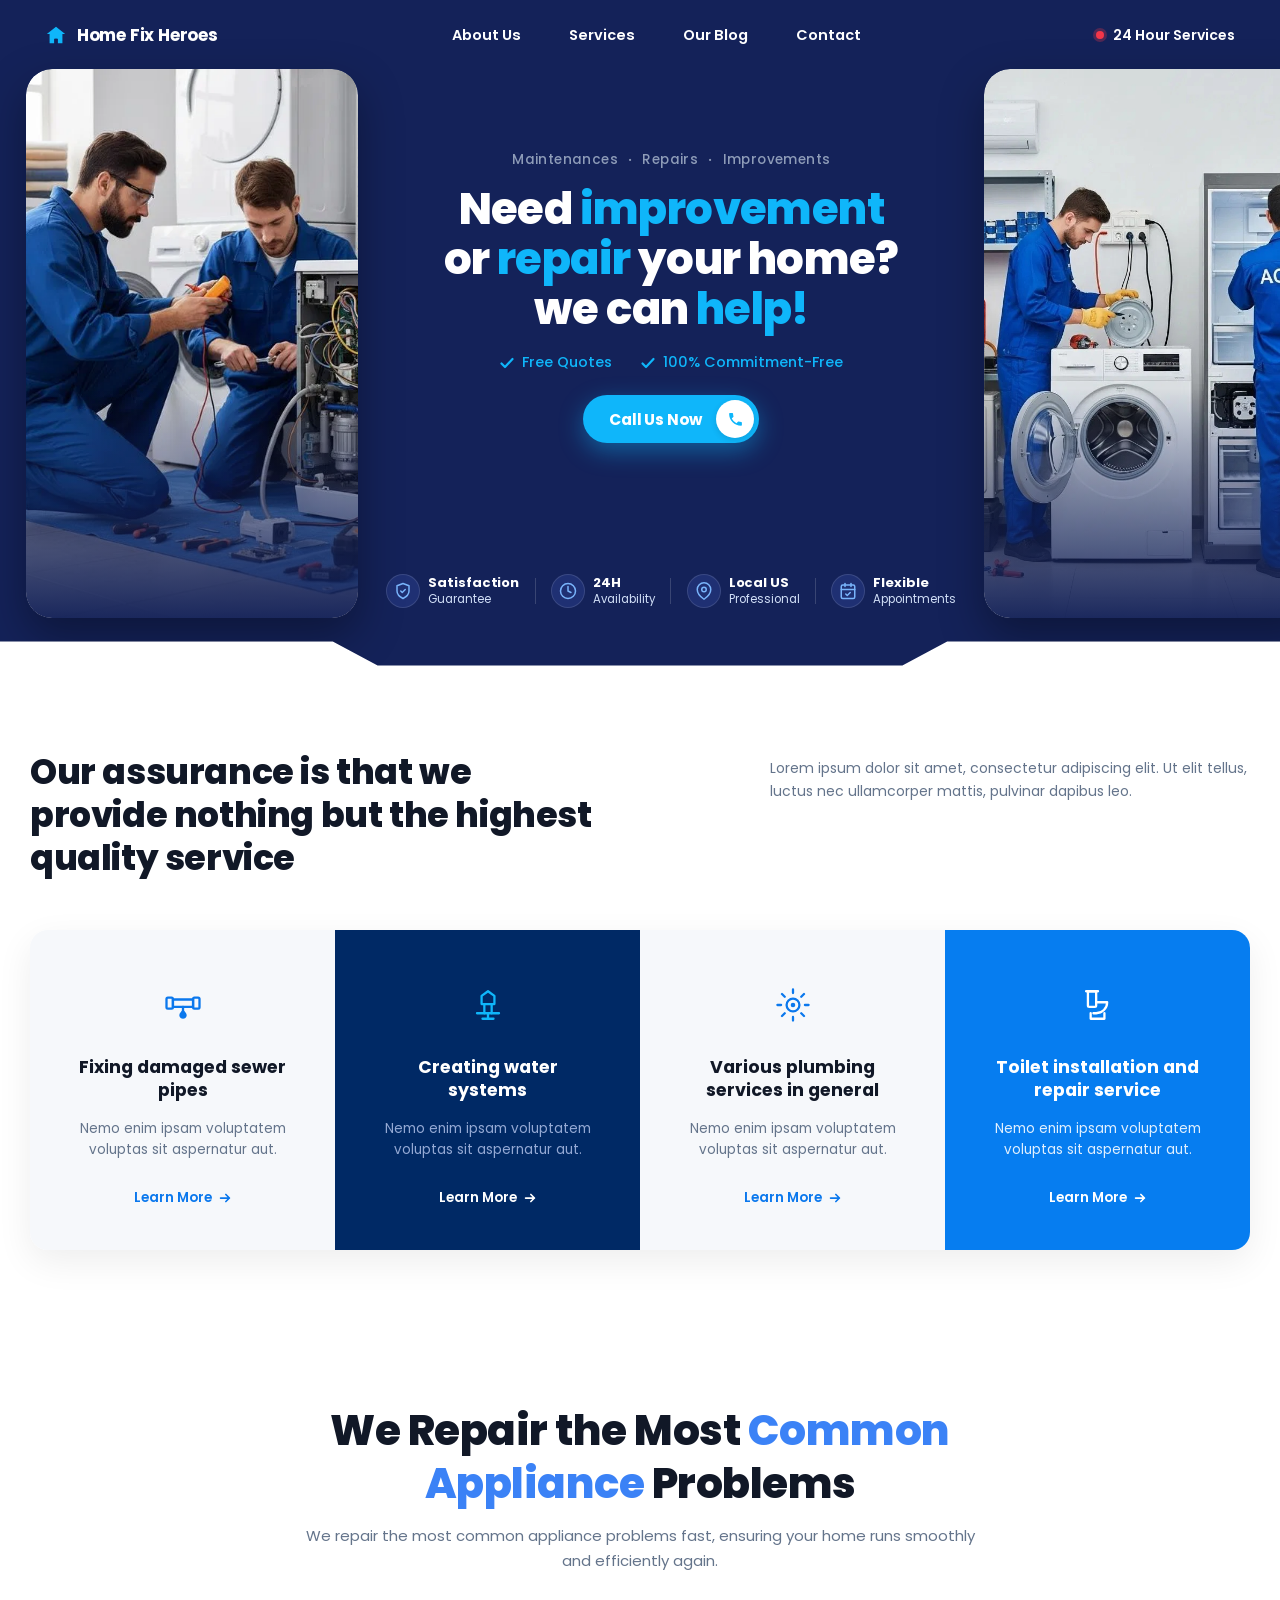
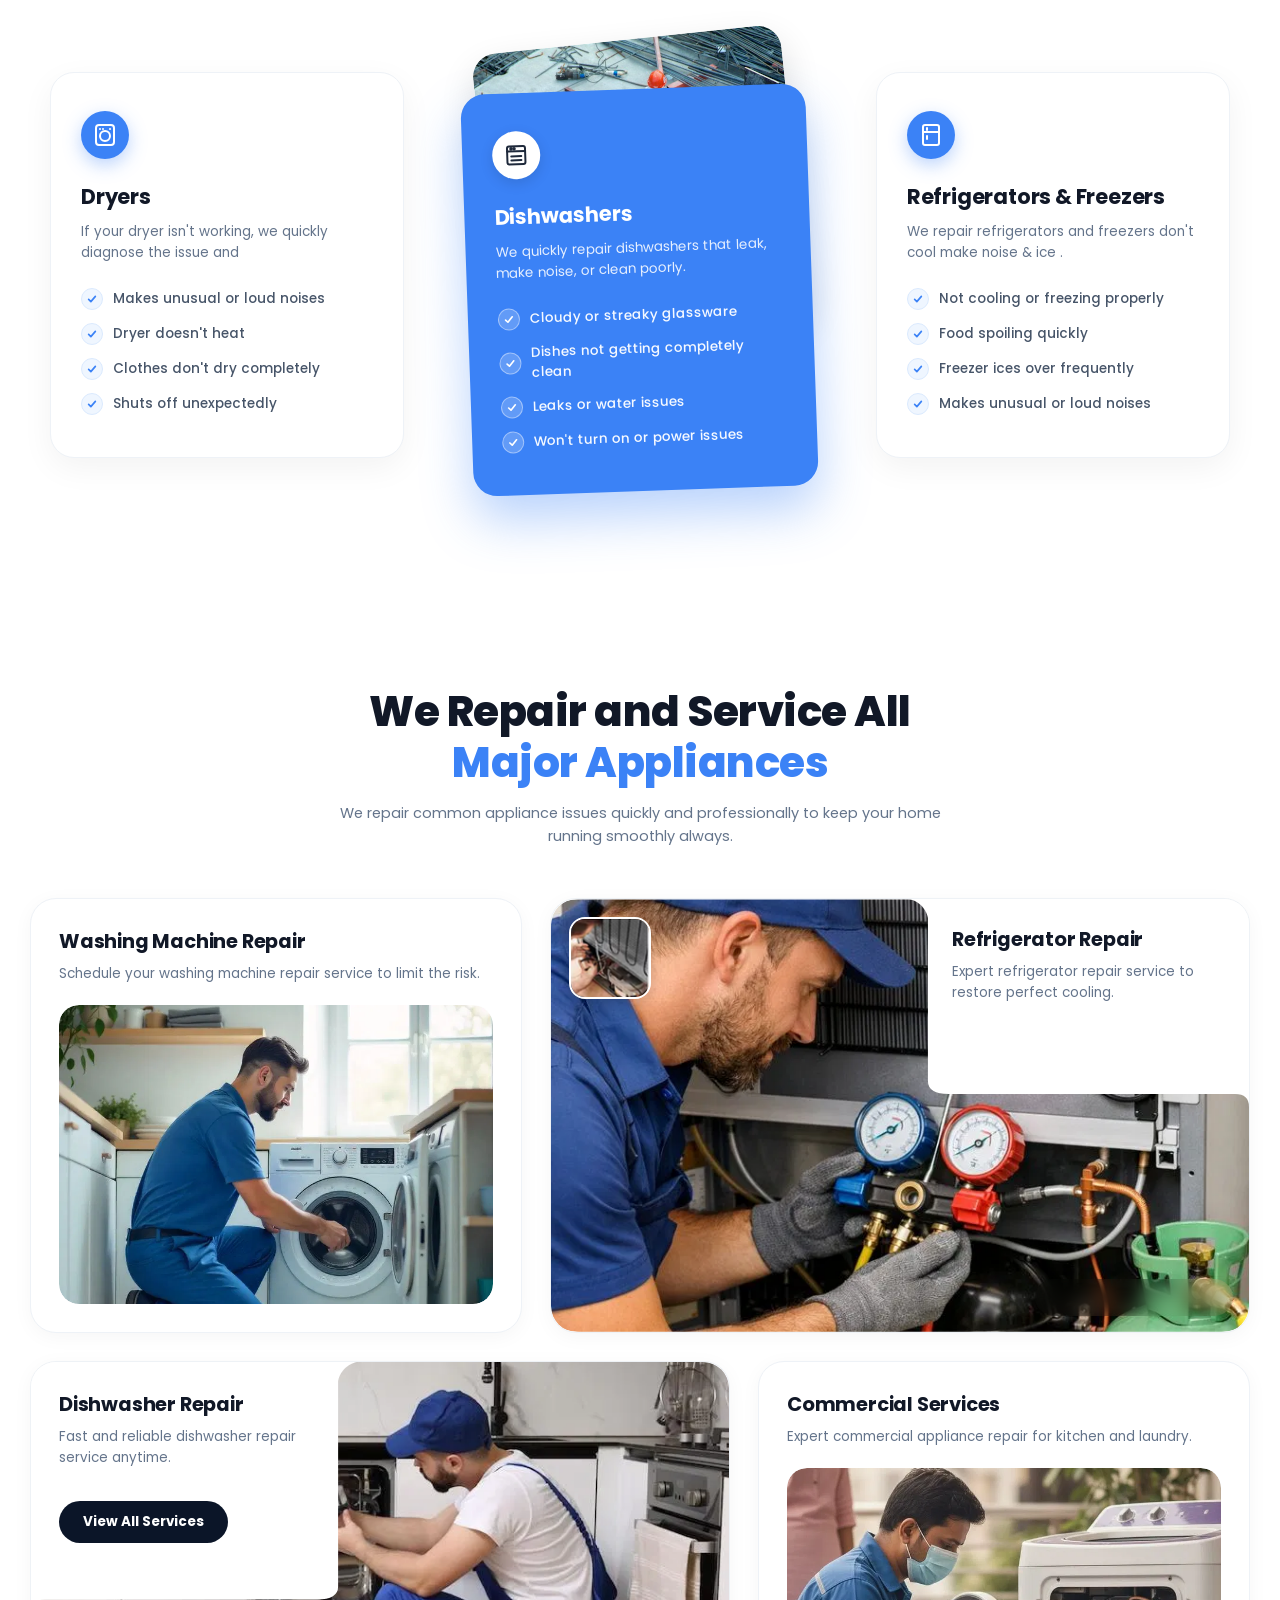
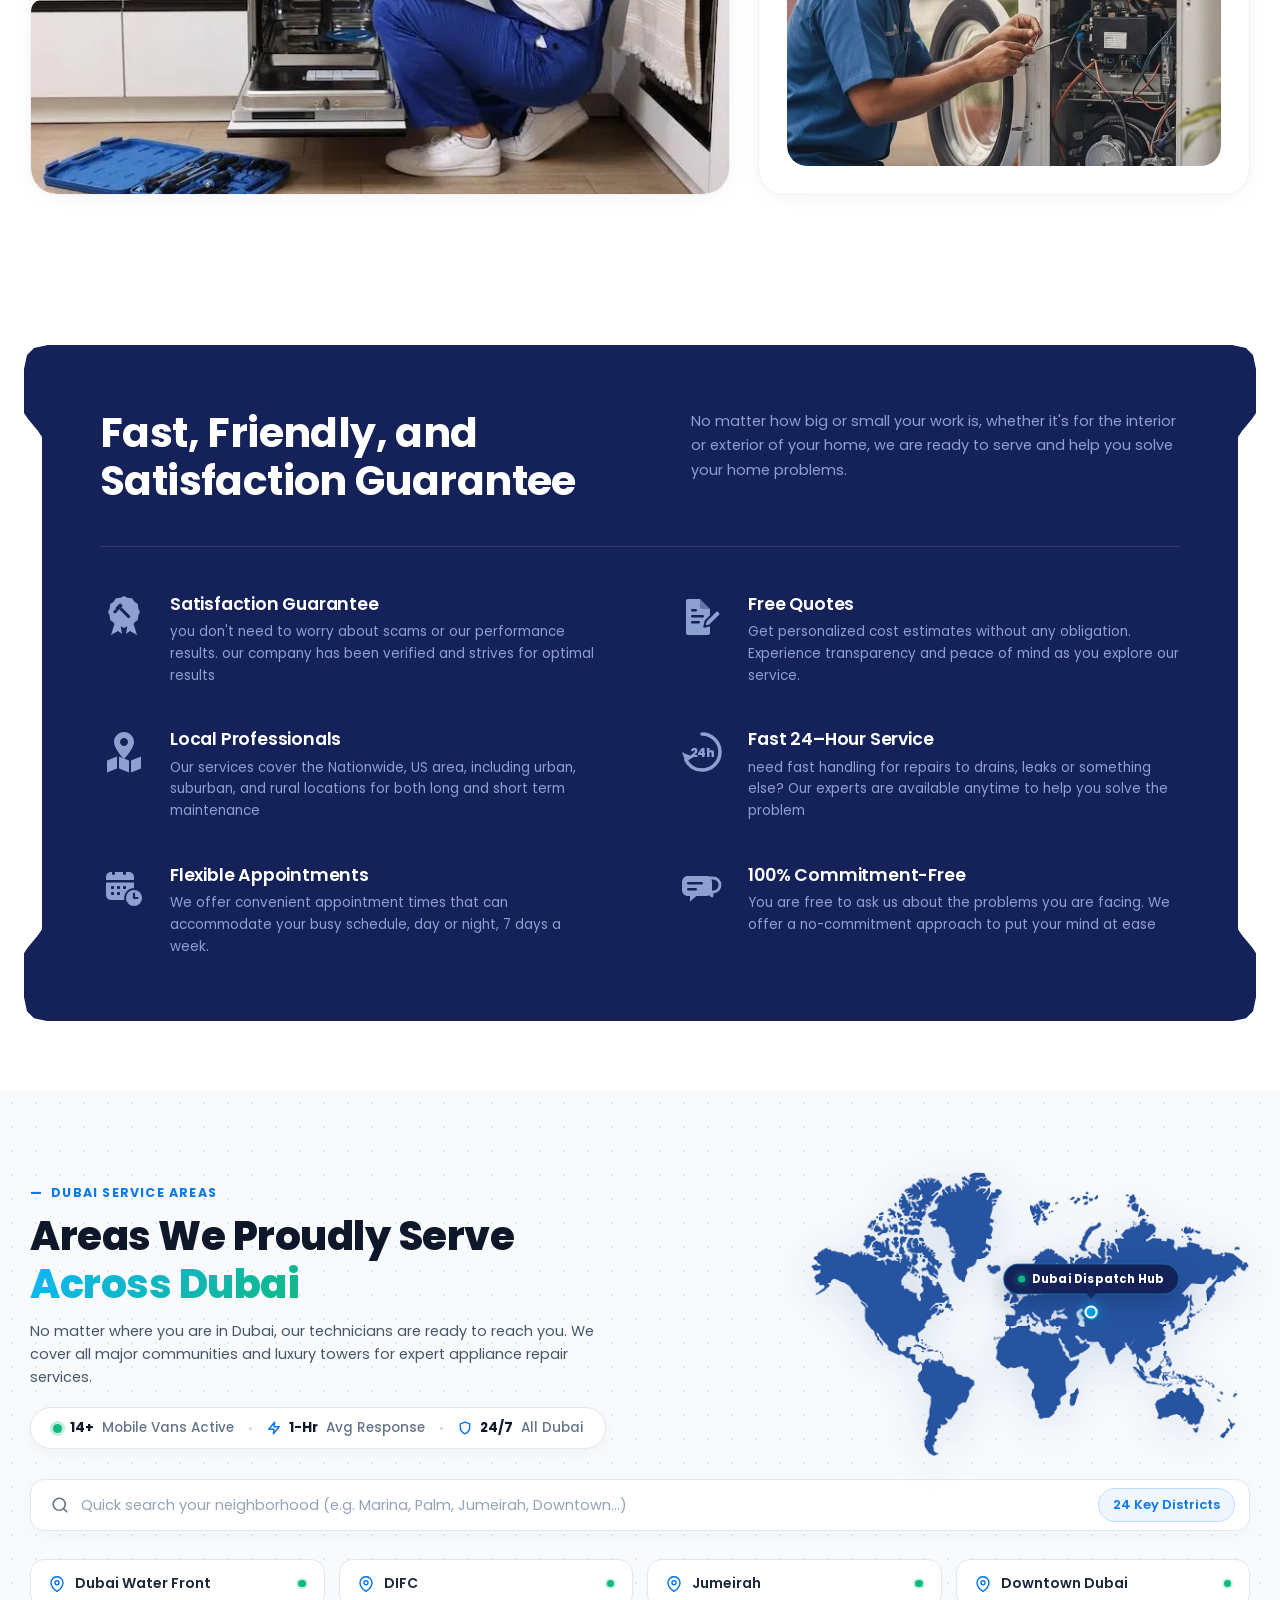
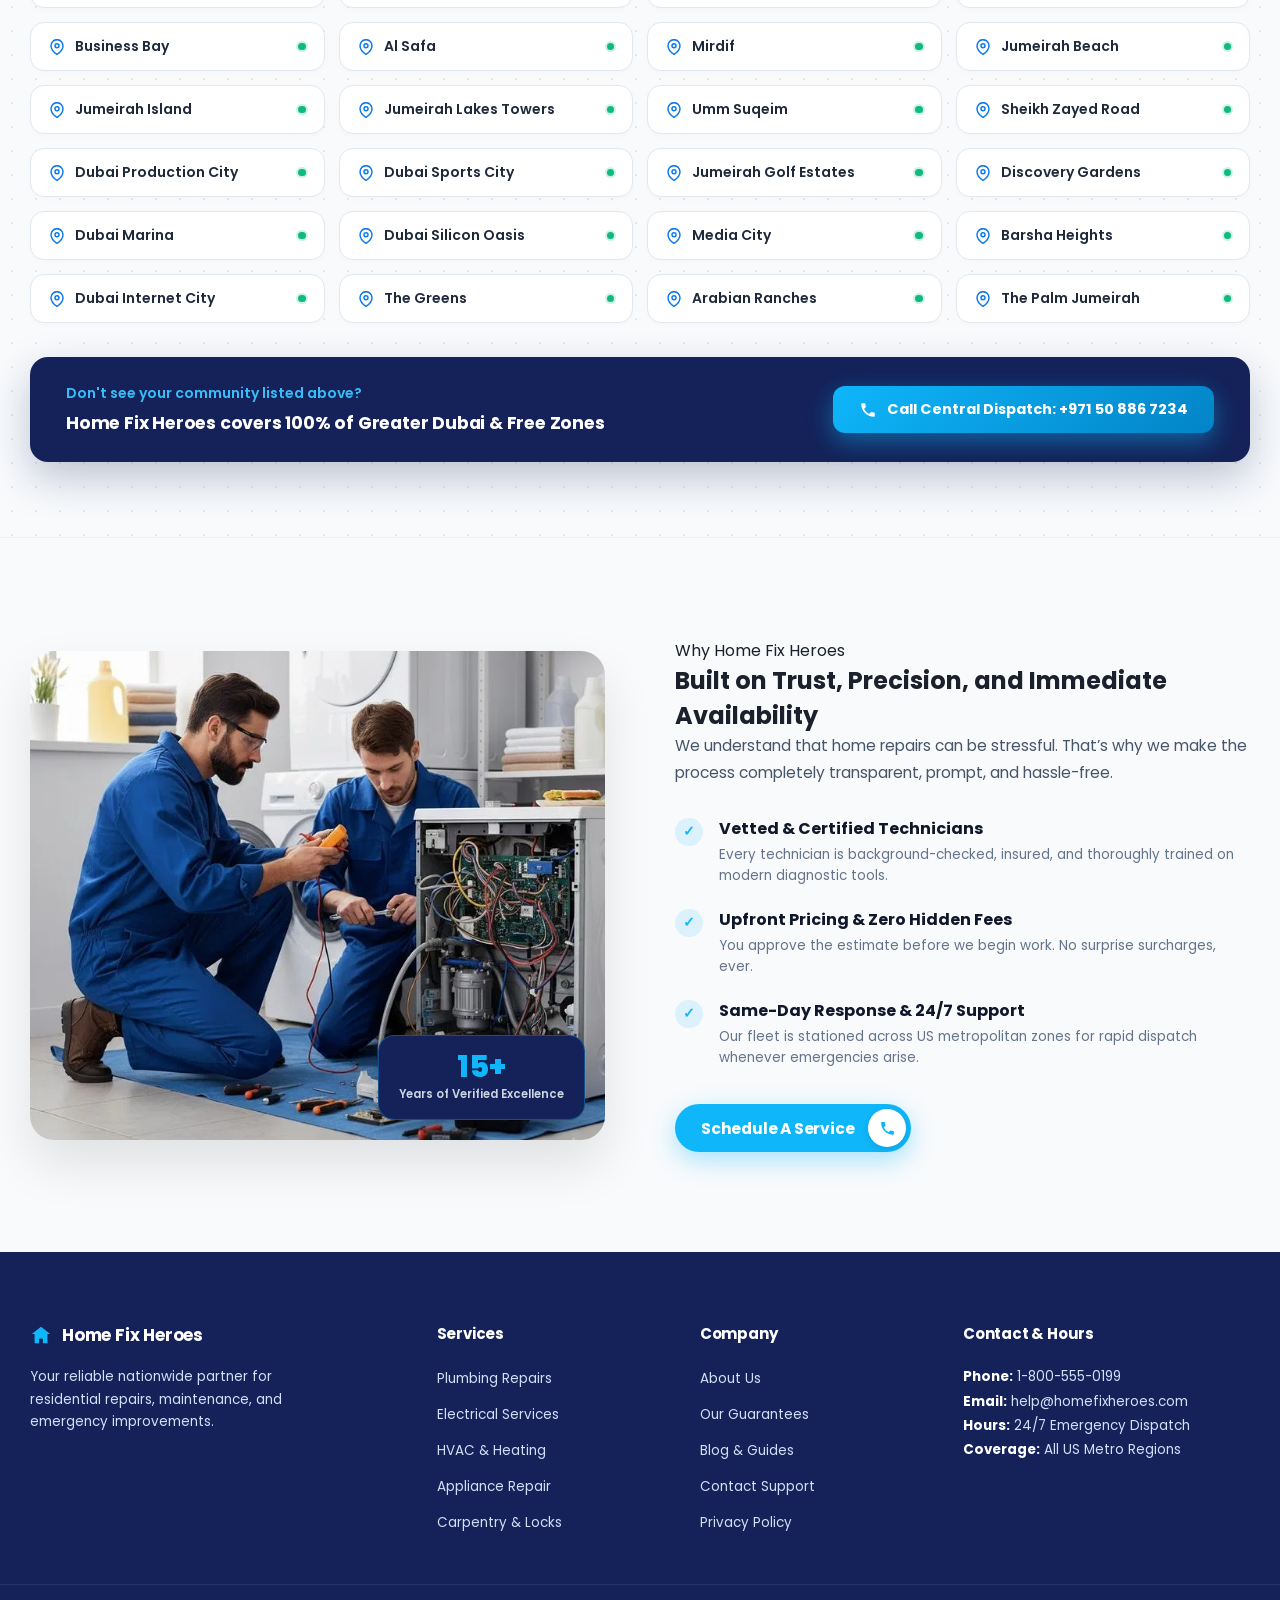
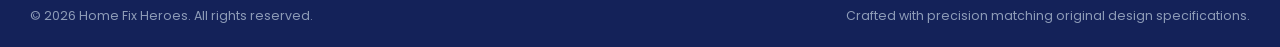
==== index.html @ b2aa99a1 "Complete Home Fix Heroes appliance repair website with high-contrast UI, custom assurance section, 3" ====
<!DOCTYPE html>
<html lang="en">
<head>
  <meta charset="UTF-8" />
  <meta name="viewport" content="width=device-width, initial-scale=1.0" />
  <title>Home Fix Heroes — Repairs, Maintenances & Improvements</title>
  <!-- Google Fonts: Poppins -->
  <link rel="preconnect" href="https://fonts.googleapis.com" />
  <link rel="preconnect" href="https://fonts.gstatic.com" crossorigin />
  <link href="https://fonts.googleapis.com/css2?family=Poppins:wght@400;500;600;700;800;900&display=swap" rel="stylesheet" />
  <link rel="stylesheet" href="style.css" />
</head>
<body>

  <!-- ═══════════════════════════════════════════════════
       HERO CONTAINER (Includes Navbar + 3-Col Hero + Stats)
  ═══════════════════════════════════════════════════ -->
  <div class="hero-container">

    <!-- Top Navigation Bar -->
    <header class="navbar">
      <div class="nav-inner">
        <!-- Logo -->
        <a href="#" class="nav-logo">
          <span class="logo-icon">
            <svg width="22" height="22" viewBox="0 0 24 24" fill="none">
              <path d="M12 3L2 11h3v10h5v-5h4v5h5V11h3L12 3z" fill="#0fb6fa"/>
              <rect x="10.5" y="16" width="3" height="5" rx="0.8" fill="#142259"/>
            </svg>
          </span>
          <span class="logo-name">Home Fix Heroes</span>
        </a>

        <!-- Center Links -->
        <nav class="nav-menu">
          <a href="#about" class="nav-item">About Us</a>
          <a href="services.html" class="nav-item">Services</a>
          <a href="#blog" class="nav-item">Our Blog</a>
          <a href="#contact" class="nav-item">Contact</a>
        </nav>

        <!-- Right 24H Badge -->
        <div class="nav-right">
          <span class="pulse-dot"></span>
          <span class="nav-badge-text">24 Hour Services</span>
        </div>

        <!-- Mobile Toggle -->
        <button class="mobile-toggle" id="mobileToggle" aria-label="Toggle navigation">
          <span></span><span></span><span></span>
        </button>
      </div>

      <!-- Mobile Dropdown -->
      <div class="mobile-dropdown" id="mobileDropdown">
        <a href="#about">About Us</a>
        <a href="services.html">Services</a>
        <a href="#blog">Our Blog</a>
        <a href="#contact">Contact</a>
        <div class="mobile-badge">
          <span class="pulse-dot"></span>
          <span>24 Hour Services</span>
        </div>
      </div>
    </header>

    <!-- Main Hero Body (3 Columns: Left Card | Center Content | Right Card) -->
    <main class="hero-main">

      <!-- Left Worker Card -->
      <aside class="hero-side-card card-left">
        <div class="card-frame">
          <img
            src="images/technicians-washer.png"
            alt="Technicians repairing washing machine appliance"
            class="worker-img"
          />
        </div>
      </aside>

      <!-- Center Hero Content -->
      <section class="hero-center">
        <!-- Sub-tagline -->
        <p class="tagline">
          <span>Maintenances</span>
          <span class="dot">•</span>
          <span>Repairs</span>
          <span class="dot">•</span>
          <span>Improvements</span>
        </p>

        <!-- Main Headline -->
        <h1 class="main-heading">
          Need <span class="highlight">improvement</span><br />
          or <span class="highlight">repair</span> your home?<br />
          we can <span class="highlight">help!</span>
        </h1>

        <!-- Free Quotes & Commitment Perks -->
        <div class="perks-row">
          <div class="perk-item">
            <svg class="check-icon" viewBox="0 0 16 16" fill="none">
              <path d="M2.5 8.5L6 12L13.5 4" stroke="#0fb6fa" stroke-width="2.2" stroke-linecap="round" stroke-linejoin="round"/>
            </svg>
            <span>Free Quotes</span>
          </div>
          <div class="perk-item">
            <svg class="check-icon" viewBox="0 0 16 16" fill="none">
              <path d="M2.5 8.5L6 12L13.5 4" stroke="#0fb6fa" stroke-width="2.2" stroke-linecap="round" stroke-linejoin="round"/>
            </svg>
            <span>100% Commitment-Free</span>
          </div>
        </div>

        <!-- Call Us Now Button -->
        <div class="cta-wrapper">
          <a href="tel:+18005550199" class="call-btn">
            <span class="call-text">Call Us Now</span>
            <div class="phone-circle">
              <svg width="17" height="17" viewBox="0 0 24 24" fill="#0fb6fa">
                <path d="M20.01 15.38c-1.23 0-2.42-.2-3.53-.56a.977.977 0 0 0-1.01.24l-2.2 2.2a15.045 15.045 0 0 1-6.59-6.59l2.2-2.21a.96.96 0 0 0 .25-1.01A11.36 11.36 0 0 1 8.57 3.9c0-.55-.45-1-1-1H4c-.55 0-1 .45-1 1 0 9.39 7.61 17 17 17 .55 0 1-.45 1-1v-3.52c0-.55-.45-1-.99-1z"/>
              </svg>
            </div>
          </a>
        </div>

        <!-- Hero Bottom Stats Bar (Inside Hero) -->
        <div class="hero-stats">
          <!-- Stat 1 -->
          <div class="stat-unit">
            <div class="stat-icon-circle">
              <svg width="18" height="18" viewBox="0 0 24 24" fill="none" stroke="#79b4fb" stroke-width="2" stroke-linecap="round" stroke-linejoin="round">
                <path d="M12 22s8-4 8-10V5l-8-3-8 3v7c0 6 8 10 8 10z"/>
                <path d="M9 12l2 2 4-4"/>
              </svg>
            </div>
            <div class="stat-labels">
              <span class="stat-title">Satisfaction</span>
              <span class="stat-subtitle">Guarantee</span>
            </div>
          </div>

          <div class="stat-sep"></div>

          <!-- Stat 2 -->
          <div class="stat-unit">
            <div class="stat-icon-circle">
              <svg width="18" height="18" viewBox="0 0 24 24" fill="none" stroke="#79b4fb" stroke-width="2" stroke-linecap="round" stroke-linejoin="round">
                <circle cx="12" cy="12" r="10"/>
                <polyline points="12 6 12 12 16 14"/>
              </svg>
            </div>
            <div class="stat-labels">
              <span class="stat-title">24H</span>
              <span class="stat-subtitle">Availability</span>
            </div>
          </div>

          <div class="stat-sep"></div>

          <!-- Stat 3 -->
          <div class="stat-unit">
            <div class="stat-icon-circle">
              <svg width="18" height="18" viewBox="0 0 24 24" fill="none" stroke="#79b4fb" stroke-width="2" stroke-linecap="round" stroke-linejoin="round">
                <path d="M21 10c0 7-9 13-9 13s-9-6-9-13a9 9 0 0 1 18 0z"/>
                <circle cx="12" cy="10" r="3"/>
              </svg>
            </div>
            <div class="stat-labels">
              <span class="stat-title">Local US</span>
              <span class="stat-subtitle">Professional</span>
            </div>
          </div>

          <div class="stat-sep"></div>

          <!-- Stat 4 -->
          <div class="stat-unit">
            <div class="stat-icon-circle">
              <svg width="18" height="18" viewBox="0 0 24 24" fill="none" stroke="#79b4fb" stroke-width="2" stroke-linecap="round" stroke-linejoin="round">
                <rect x="3" y="4" width="18" height="18" rx="2" ry="2"/>
                <line x1="16" y1="2" x2="16" y2="6"/>
                <line x1="8" y1="2" x2="8" y2="6"/>
                <line x1="3" y1="10" x2="21" y2="10"/>
                <path d="M9 16l2 2 4-4"/>
              </svg>
            </div>
            <div class="stat-labels">
              <span class="stat-title">Flexible</span>
              <span class="stat-subtitle">Appointments</span>
            </div>
          </div>
        </div>

      </section>

      <!-- Right Worker Card -->
      <aside class="hero-side-card card-right">
        <div class="card-frame">
          <img
            src="images/technicians-appliances.jpg"
            alt="Technicians repairing refrigerator and appliances"
            class="worker-img"
          />
        </div>
      </aside>

    </main>

  </div>

  <!-- Hidden SVG Clip-Path Definitions -->
  <svg width="0" height="0" class="clip-defs-svg" style="position: absolute; width: 0; height: 0; pointer-events: none;" aria-hidden="true">
    <defs>
      <!-- Card 3: Dishwasher top-left cutout clip path -->
      <clipPath id="dish-cutout-clip" clipPathUnits="objectBoundingBox">
        <path d="M 0.44 0
                 L 0.96 0
                 Q 1 0 1 0.05
                 L 1 0.95
                 Q 1 1 0.96 1
                 L 0.04 1
                 Q 0 1 0 0.95
                 L 0 0.58
                 Q 0 0.55 0.02 0.55
                 L 0.41 0.55
                 Q 0.44 0.55 0.44 0.52
                 L 0.44 0.04
                 Q 0.44 0 0.46 0 Z" />
      </clipPath>

      <!-- Card 2: Refrigerator top-right cutout clip path -->
      <clipPath id="fridge-cutout-clip" clipPathUnits="objectBoundingBox">
        <path d="M 0.04 0
                 Q 0 0 0 0.05
                 L 0 0.95
                 Q 0 1 0.04 1
                 L 0.96 1
                 Q 1 1 1 0.95
                 L 1 0.48
                 Q 1 0.45 0.98 0.45
                 L 0.57 0.45
                 Q 0.54 0.45 0.54 0.42
                 L 0.54 0.04
                 Q 0.54 0 0.52 0
                 L 0.04 0 Z" />
      </clipPath>
    </defs>
  </svg>

  <!-- ═══════════════════════════════════════════════════
       ASSURANCE SECTION (Exact Design from Reference)
  ═══════════════════════════════════════════════════ -->
  <section class="assurance-section" id="assurance">
    <div class="content-wrapper">
      <!-- Section Header: Left Heading + Right Text -->
      <div class="assurance-header">
        <div class="assurance-header-left">
          <h2 class="assurance-title">
            Our assurance is that we provide nothing but the highest quality service
          </h2>
        </div>
        <div class="assurance-header-right">
          <p class="assurance-desc">
            Lorem ipsum dolor sit amet, consectetur adipiscing elit. Ut elit tellus, luctus nec ullamcorper mattis, pulvinar dapibus leo.
          </p>
        </div>
      </div>

      <!-- 4-Card Seamless Segmented Row -->
      <div class="assurance-grid">
        <!-- Card 1: Fixing damaged sewer pipes (Light) -->
        <div class="assurance-card card-light">
          <div class="assurance-icon-wrap">
            <svg class="assurance-icon" width="46" height="46" viewBox="0 0 48 48" fill="none">
              <rect x="6" y="16" width="7" height="12" rx="1.5" stroke="#0b78ed" stroke-width="2.5" />
              <rect x="35" y="16" width="7" height="12" rx="1.5" stroke="#0b78ed" stroke-width="2.5" />
              <path d="M13 18h22v8H13z" stroke="#0b78ed" stroke-width="2.5" />
              <line x1="24" y1="26" x2="24" y2="31" stroke="#0b78ed" stroke-width="2.5" stroke-linecap="round" />
              <path d="M24 39c-2.4 0-4-1.8-4-3.8 0-2.4 4-6.2 4-6.2s4 3.8 4 6.2c0 2-1.6 3.8-4 3.8z" fill="#0b78ed" />
            </svg>
          </div>
          <h3 class="assurance-card-title">Fixing damaged sewer pipes</h3>
          <p class="assurance-card-desc">Nemo enim ipsam voluptatem voluptas sit aspernatur aut.</p>
          <a href="#services" class="assurance-link">
            <span>Learn More</span>
            <svg width="14" height="14" viewBox="0 0 16 16" fill="none">
              <path d="M3 8h10M9 4l4 4-4 4" stroke="currentColor" stroke-width="2" stroke-linecap="round" stroke-linejoin="round"/>
            </svg>
          </a>
        </div>

        <!-- Card 2: Creating water systems (Navy) -->
        <div class="assurance-card card-navy">
          <div class="assurance-icon-wrap">
            <svg class="assurance-icon" width="46" height="46" viewBox="0 0 48 48" fill="none">
              <path d="M17 14l7-5 7 5v9H17v-9z" stroke="#0fb6fa" stroke-width="2.5" stroke-linejoin="round" />
              <line x1="20" y1="23" x2="20" y2="33" stroke="#0fb6fa" stroke-width="2.5" stroke-linecap="round" />
              <line x1="28" y1="23" x2="28" y2="33" stroke="#0fb6fa" stroke-width="2.5" stroke-linecap="round" />
              <path d="M12 33h24" stroke="#0fb6fa" stroke-width="2.5" stroke-linecap="round" />
              <line x1="24" y1="33" x2="24" y2="39" stroke="#0fb6fa" stroke-width="2.5" stroke-linecap="round" />
              <path d="M18 39h12" stroke="#0fb6fa" stroke-width="2.5" stroke-linecap="round" />
            </svg>
          </div>
          <h3 class="assurance-card-title">Creating water systems</h3>
          <p class="assurance-card-desc">Nemo enim ipsam voluptatem voluptas sit aspernatur aut.</p>
          <a href="#services" class="assurance-link">
            <span>Learn More</span>
            <svg width="14" height="14" viewBox="0 0 16 16" fill="none">
              <path d="M3 8h10M9 4l4 4-4 4" stroke="currentColor" stroke-width="2" stroke-linecap="round" stroke-linejoin="round"/>
            </svg>
          </a>
        </div>

        <!-- Card 3: Various plumbing services in general (Light) -->
        <div class="assurance-card card-light">
          <div class="assurance-icon-wrap">
            <svg class="assurance-icon" width="46" height="46" viewBox="0 0 48 48" fill="none">
              <circle cx="24" cy="24" r="7" stroke="#0b78ed" stroke-width="2.5" />
              <path d="M24 7v4M24 37v4M7 24h4M37 24h4M12 12l3 3M33 33l3 3M12 36l3-3M33 15l3-3" stroke="#0b78ed" stroke-width="2.5" stroke-linecap="round" />
              <circle cx="24" cy="24" r="2.5" fill="#0b78ed" />
            </svg>
          </div>
          <h3 class="assurance-card-title">Various plumbing services in general</h3>
          <p class="assurance-card-desc">Nemo enim ipsam voluptatem voluptas sit aspernatur aut.</p>
          <a href="#services" class="assurance-link">
            <span>Learn More</span>
            <svg width="14" height="14" viewBox="0 0 16 16" fill="none">
              <path d="M3 8h10M9 4l4 4-4 4" stroke="currentColor" stroke-width="2" stroke-linecap="round" stroke-linejoin="round"/>
            </svg>
          </a>
        </div>

        <!-- Card 4: Toilet installation and repair service (Bright Blue) -->
        <div class="assurance-card card-blue">
          <div class="assurance-icon-wrap">
            <svg class="assurance-icon" width="46" height="46" viewBox="0 0 48 48" fill="none">
              <rect x="13" y="9" width="9" height="17" rx="1.5" stroke="#ffffff" stroke-width="2.5" />
              <path d="M11 9h13" stroke="#ffffff" stroke-width="2.5" stroke-linecap="round" />
              <path d="M22 21h12c0 6.6-5.4 12-12 12h-3" stroke="#ffffff" stroke-width="2.5" stroke-linecap="round" stroke-linejoin="round" />
              <path d="M16 33v6h15v-6" stroke="#ffffff" stroke-width="2.5" stroke-linecap="round" stroke-linejoin="round" />
            </svg>
          </div>
          <h3 class="assurance-card-title">Toilet installation and repair service</h3>
          <p class="assurance-card-desc">Nemo enim ipsam voluptatem voluptas sit aspernatur aut.</p>
          <a href="#services" class="assurance-link">
            <span>Learn More</span>
            <svg width="14" height="14" viewBox="0 0 16 16" fill="none">
              <path d="M3 8h10M9 4l4 4-4 4" stroke="currentColor" stroke-width="2" stroke-linecap="round" stroke-linejoin="round"/>
            </svg>
          </a>
        </div>
      </div>
    </div>
  </section>

  <!-- ═══════════════════════════════════════════════════
       COMMON APPLIANCE PROBLEMS SECTION (Exact Design from Reference)
  ═══════════════════════════════════════════════════ -->
  <section class="problems-section" id="problems">
    <div class="content-wrapper">
      <!-- Section Header -->
      <div class="problems-header">
        <h2 class="problems-title">
          We Repair the Most <span class="highlight-blue-text">Common Appliance</span> Problems
        </h2>
        <p class="problems-desc">
          We repair the most common appliance problems fast, ensuring your home runs smoothly and efficiently again.
        </p>
      </div>

      <!-- 3-Column Interactive Layout -->
      <div class="problems-grid">

        <!-- Left Card: Dryers -->
        <div class="problem-card problem-card-white">
          <div class="problem-icon-badge badge-blue">
            <svg width="24" height="24" viewBox="0 0 24 24" fill="none" stroke="#ffffff" stroke-width="2" stroke-linecap="round" stroke-linejoin="round">
              <rect x="3" y="2" width="18" height="20" rx="3" />
              <circle cx="12" cy="13" r="5" />
              <path d="M7 6h.01M10 6h.01M17 6h.01" />
            </svg>
          </div>
          <h3 class="problem-card-title">Dryers</h3>
          <p class="problem-card-desc">If your dryer isn't working, we quickly diagnose the issue and</p>
          <ul class="problem-checklist">
            <li>
              <span class="check-circle">
                <svg width="12" height="12" viewBox="0 0 16 16" fill="none">
                  <path d="M3.5 8.5L6.5 11.5L12.5 4.5" stroke="#3b82f6" stroke-width="2.2" stroke-linecap="round" stroke-linejoin="round"/>
                </svg>
              </span>
              <span>Makes unusual or loud noises</span>
            </li>
            <li>
              <span class="check-circle">
                <svg width="12" height="12" viewBox="0 0 16 16" fill="none">
                  <path d="M3.5 8.5L6.5 11.5L12.5 4.5" stroke="#3b82f6" stroke-width="2.2" stroke-linecap="round" stroke-linejoin="round"/>
                </svg>
              </span>
              <span>Dryer doesn't heat</span>
            </li>
            <li>
              <span class="check-circle">
                <svg width="12" height="12" viewBox="0 0 16 16" fill="none">
                  <path d="M3.5 8.5L6.5 11.5L12.5 4.5" stroke="#3b82f6" stroke-width="2.2" stroke-linecap="round" stroke-linejoin="round"/>
                </svg>
              </span>
              <span>Clothes don't dry completely</span>
            </li>
            <li>
              <span class="check-circle">
                <svg width="12" height="12" viewBox="0 0 16 16" fill="none">
                  <path d="M3.5 8.5L6.5 11.5L12.5 4.5" stroke="#3b82f6" stroke-width="2.2" stroke-linecap="round" stroke-linejoin="round"/>
                </svg>
              </span>
              <span>Shuts off unexpectedly</span>
            </li>
          </ul>
        </div>

        <!-- Center Column: Tilted Photo + Front Blue Card -->
        <div class="problem-center-col">
          <!-- Back Photo Card (Tilted) -->
          <div class="team-photo-card">
            <img
              src="images/team-technicians.jpg"
              alt="Professional certified technicians in hard hats"
              class="team-photo-img"
            />
          </div>

          <!-- Front Blue Card (Dishwashers) -->
          <div class="problem-card problem-card-front">
            <div class="problem-icon-badge badge-white">
              <svg width="24" height="24" viewBox="0 0 24 24" fill="none" stroke="#1e293b" stroke-width="2" stroke-linecap="round" stroke-linejoin="round">
                <rect x="3" y="3" width="18" height="18" rx="2" />
                <line x1="3" y1="8" x2="21" y2="8" />
                <circle cx="7" cy="5.5" r="0.8" fill="#1e293b" />
                <circle cx="10" cy="5.5" r="0.8" fill="#1e293b" />
                <line x1="7" y1="13" x2="17" y2="13" />
                <line x1="7" y1="17" x2="17" y2="17" />
              </svg>
            </div>
            <h3 class="problem-card-title text-white">Dishwashers</h3>
            <p class="problem-card-desc text-white-sub">We quickly repair dishwashers that leak, make noise, or clean poorly.</p>
            <ul class="problem-checklist checklist-white">
              <li>
                <span class="check-circle circle-white">
                  <svg width="12" height="12" viewBox="0 0 16 16" fill="none">
                    <path d="M3.5 8.5L6.5 11.5L12.5 4.5" stroke="#ffffff" stroke-width="2.2" stroke-linecap="round" stroke-linejoin="round"/>
                  </svg>
                </span>
                <span>Cloudy or streaky glassware</span>
              </li>
              <li>
                <span class="check-circle circle-white">
                  <svg width="12" height="12" viewBox="0 0 16 16" fill="none">
                    <path d="M3.5 8.5L6.5 11.5L12.5 4.5" stroke="#ffffff" stroke-width="2.2" stroke-linecap="round" stroke-linejoin="round"/>
                  </svg>
                </span>
                <span>Dishes not getting completely clean</span>
              </li>
              <li>
                <span class="check-circle circle-white">
                  <svg width="12" height="12" viewBox="0 0 16 16" fill="none">
                    <path d="M3.5 8.5L6.5 11.5L12.5 4.5" stroke="#ffffff" stroke-width="2.2" stroke-linecap="round" stroke-linejoin="round"/>
                  </svg>
                </span>
                <span>Leaks or water issues</span>
              </li>
              <li>
                <span class="check-circle circle-white">
                  <svg width="12" height="12" viewBox="0 0 16 16" fill="none">
                    <path d="M3.5 8.5L6.5 11.5L12.5 4.5" stroke="#ffffff" stroke-width="2.2" stroke-linecap="round" stroke-linejoin="round"/>
                  </svg>
                </span>
                <span>Won't turn on or power issues</span>
              </li>
            </ul>
          </div>
        </div>

        <!-- Right Card: Refrigerators & Freezers -->
        <div class="problem-card problem-card-white">
          <div class="problem-icon-badge badge-blue">
            <svg width="24" height="24" viewBox="0 0 24 24" fill="none" stroke="#ffffff" stroke-width="2" stroke-linecap="round" stroke-linejoin="round">
              <rect x="4" y="2" width="16" height="20" rx="2" />
              <line x1="4" y1="9" x2="20" y2="9" />
              <line x1="8" y1="5" x2="8" y2="7" />
              <line x1="8" y1="13" x2="8" y2="16" />
            </svg>
          </div>
          <h3 class="problem-card-title">Refrigerators & Freezers</h3>
          <p class="problem-card-desc">We repair refrigerators and freezers don't cool make noise & ice .</p>
          <ul class="problem-checklist">
            <li>
              <span class="check-circle">
                <svg width="12" height="12" viewBox="0 0 16 16" fill="none">
                  <path d="M3.5 8.5L6.5 11.5L12.5 4.5" stroke="#3b82f6" stroke-width="2.2" stroke-linecap="round" stroke-linejoin="round"/>
                </svg>
              </span>
              <span>Not cooling or freezing properly</span>
            </li>
            <li>
              <span class="check-circle">
                <svg width="12" height="12" viewBox="0 0 16 16" fill="none">
                  <path d="M3.5 8.5L6.5 11.5L12.5 4.5" stroke="#3b82f6" stroke-width="2.2" stroke-linecap="round" stroke-linejoin="round"/>
                </svg>
              </span>
              <span>Food spoiling quickly</span>
            </li>
            <li>
              <span class="check-circle">
                <svg width="12" height="12" viewBox="0 0 16 16" fill="none">
                  <path d="M3.5 8.5L6.5 11.5L12.5 4.5" stroke="#3b82f6" stroke-width="2.2" stroke-linecap="round" stroke-linejoin="round"/>
                </svg>
              </span>
              <span>Freezer ices over frequently</span>
            </li>
            <li>
              <span class="check-circle">
                <svg width="12" height="12" viewBox="0 0 16 16" fill="none">
                  <path d="M3.5 8.5L6.5 11.5L12.5 4.5" stroke="#3b82f6" stroke-width="2.2" stroke-linecap="round" stroke-linejoin="round"/>
                </svg>
              </span>
              <span>Makes unusual or loud noises</span>
            </li>
          </ul>
        </div>

      </div>
    </div>
  </section>

  <!-- ═══════════════════════════════════════════════════
       SERVICES SECTION (Exact Bento Grid with Clip-Paths)
  ═══════════════════════════════════════════════════ -->
  <section class="services-section" id="services">
    <div class="content-wrapper">
      <!-- Section Header -->
      <div class="services-header">
        <h2 class="services-title">
          We Repair and Service All<br />
          <span class="highlight-blue">Major Appliances</span>
        </h2>
        <p class="services-desc">
          We repair common appliance issues quickly and professionally to keep your home running smoothly always.
        </p>
      </div>

      <!-- Bento Grid (5 + 7 / 7 + 5) -->
      <div class="bento-grid">

        <!-- Card 1: Washing Machine Repair (Span 5) -->
        <div class="bento-card bento-card-wash">
          <div class="card-text-top">
            <h3 class="bento-title">Washing Machine Repair</h3>
            <p class="bento-sub">Schedule your washing machine repair service to limit the risk.</p>
          </div>
          <div class="bento-img-wrap">
            <img
              src="images/user-washing-machine.png"
              alt="Technician repairing washing machine drum"
              class="bento-img"
            />
          </div>
        </div>

        <!-- Card 2: Refrigerator Repair (Span 7 with Top-Right Cutout Clip-Path) -->
        <div class="bento-card bento-card-fridge">
          <!-- Main Image Layer with Clip-Path cutting out top-right -->
          <div class="fridge-clipped-wrap">
            <img
              src="images/user-refrigerator.png"
              alt="Technician repairing refrigerator cooling system"
              class="fridge-clipped-img"
            />
            <!-- Top-left Inset Floating Image -->
            <div class="fridge-inset-badge">
              <img
                src="images/service-fridge-inset-hd.png"
                alt="Hands repairing refrigerator compressor"
                class="fridge-inset-img"
              />
            </div>
            <!-- Bottom-right 460+ Workers Badge -->
            <div class="workers-badge">
              <div class="avatar-stack">
                <img src="https://images.unsplash.com/photo-1534528741775-53994a69daeb?w=48&h=48&fit=crop&crop=face" alt="Worker" class="avatar-img" />
                <img src="https://images.unsplash.com/photo-1507003211169-0a1dd7228f2d?w=48&h=48&fit=crop&crop=face" alt="Worker" class="avatar-img" />
                <img src="https://images.unsplash.com/photo-1500648767791-00dcc994a43e?w=48&h=48&fit=crop&crop=face" alt="Worker" class="avatar-img" />
                <img src="https://images.unsplash.com/photo-1492562080023-ab3db95bfbce?w=48&h=48&fit=crop&crop=face" alt="Worker" class="avatar-img" />
              </div>
              <span class="workers-text">460+ workers</span>
            </div>
          </div>

          <!-- Top-Right White Text Notch with Inverted Curves -->
          <div class="fridge-cutout-textbox">
            <h3 class="bento-title">Refrigerator Repair</h3>
            <p class="bento-sub">Expert refrigerator repair service to restore perfect cooling.</p>
            <span class="notch-curve-fridge-bottom"></span>
            <span class="notch-curve-fridge-left"></span>
          </div>
        </div>

        <!-- Card 3: Dishwasher Repair (Span 7 with Top-Left Cutout Clip-Path) -->
        <div class="bento-card bento-card-dish">
          <!-- Main Image Layer with Clip-Path cutting out top-left -->
          <div class="dish-clipped-wrap">
            <img
              src="images/user-dishwasher.png"
              alt="Technician repairing dishwasher in kitchen"
              class="dish-clipped-img"
            />
          </div>

          <!-- Top-Left White Text Notch with Inverted Curves -->
          <div class="dish-cutout-textbox">
            <div class="dish-textbox-inner">
              <h3 class="bento-title">Dishwasher Repair</h3>
              <p class="bento-sub">Fast and reliable dishwasher repair service anytime.</p>
              <a href="#contact" class="btn-dark-pill">View All Services</a>
            </div>
            <span class="notch-curve-dish-bottom"></span>
            <span class="notch-curve-dish-right"></span>
          </div>
        </div>

        <!-- Card 4: Commercial Services (Span 5) -->
        <div class="bento-card bento-card-comm">
          <div class="card-text-top">
            <h3 class="bento-title">Commercial Services</h3>
            <p class="bento-sub">Expert commercial appliance repair for kitchen and laundry.</p>
          </div>
          <div class="bento-img-wrap">
            <img
              src="images/user-appliance-tech.png"
              alt="Commercial appliance service and repair"
              class="bento-img"
            />
          </div>
        </div>

      </div>
    </div>
  </section>

  <!-- ═══════════════════════════════════════════════════
       FAST, FRIENDLY & SATISFACTION GUARANTEE SECTION
  ═══════════════════════════════════════════════════ -->
  <section class="guarantee-section" id="guarantee">
    <div class="guarantee-container">
      <div class="guarantee-card">
        <!-- Top Header Row -->
        <div class="guarantee-header">
          <h2 class="guarantee-heading">
            Fast, Friendly, and<br />
            Satisfaction Guarantee
          </h2>
          <p class="guarantee-desc">
            No matter how big or small your work is, whether it's for the interior or
            exterior of your home, we are ready to serve and help you solve your
            home problems.
          </p>
        </div>

        <!-- Subtle 1px Divider -->
        <div class="guarantee-divider"></div>

        <!-- 6 Feature Blocks (2 Cols x 3 Rows) -->
        <div class="guarantee-grid">
          <!-- 1. Satisfaction Guarantee -->
          <div class="guarantee-item">
            <div class="guarantee-icon-wrap">
              <svg width="48" height="48" viewBox="0 0 48 48" fill="none" xmlns="http://www.w3.org/2000/svg">
                <!-- Ribbon Tails -->
                <path d="M16 26L11 42L18 38L22 41L20 28" fill="#8da0d0"/>
                <path d="M32 26L37 42L30 38L26 41L28 28" fill="#8da0d0"/>
                <!-- Rosette Badge -->
                <path d="M 24.00 3.00 Q 27.62 5.48 32.00 5.14 Q 33.90 9.10 37.86 11.00 Q 37.52 15.38 40.00 19.00 Q 37.52 22.62 37.86 27.00 Q 33.90 28.90 32.00 32.86 Q 27.62 32.52 24.00 35.00 Q 20.38 32.52 16.00 32.86 Q 14.10 28.90 10.14 27.00 Q 10.48 22.62 8.00 19.00 Q 10.48 15.38 10.14 11.00 Q 14.10 9.10 16.00 5.14 Q 20.38 5.48 24.00 3.00 Z" fill="#8da0d0"/>
                <!-- Hammer Cutout in Badge -->
                <g transform="translate(24, 19) rotate(-45) translate(-24, -19)">
                  <rect x="20.5" y="10" width="7" height="4" rx="1" fill="#142259"/>
                  <path d="M20.5 11H17.5C16.7 11 16 11.7 16 12.5C16 13.3 16.7 14 17.5 14H20.5V11Z" fill="#142259"/>
                  <rect x="22.5" y="14" width="3" height="13" rx="1.2" fill="#142259"/>
                </g>
              </svg>
            </div>
            <div class="guarantee-item-content">
              <h3 class="guarantee-item-title">Satisfaction Guarantee</h3>
              <p class="guarantee-item-text">
                you don't need to worry about scams or our performance results. our company has been verified and strives for optimal results
              </p>
            </div>
          </div>

          <!-- 2. Free Quotes -->
          <div class="guarantee-item">
            <div class="guarantee-icon-wrap">
              <svg width="48" height="48" viewBox="0 0 48 48" fill="none" xmlns="http://www.w3.org/2000/svg">
                <!-- Document Sheet -->
                <path d="M10 6C8.89543 6 8 6.89543 8 8V40C8 41.1046 8.89543 42 10 42H30C31.1046 42 32 41.1046 32 40V16L22 6H10Z" fill="#8da0d0"/>
                <!-- Document Folded Corner -->
                <path d="M22 6V14C22 15.1046 22.8954 16 24 16H32L22 6Z" fill="#142259" opacity="0.35"/>
                <!-- Horizontal Text Lines in Document -->
                <rect x="13" y="16" width="6" height="2.5" rx="1.25" fill="#142259"/>
                <rect x="13" y="22" width="13" height="2.5" rx="1.25" fill="#142259"/>
                <rect x="13" y="28" width="9" height="2.5" rx="1.25" fill="#142259"/>
                <!-- Pencil Writing on Document -->
                <g transform="translate(32, 28) rotate(45)">
                  <path d="M-3 -13H3V3L0 8L-3 3V-13Z" stroke="#142259" stroke-width="2.2" stroke-linejoin="round" fill="none"/>
                  <rect x="-2" y="-12" width="4" height="14" rx="1" fill="#8da0d0"/>
                  <path d="M-2 2L0 6L2 2H-2Z" fill="#8da0d0"/>
                </g>
              </svg>
            </div>
            <div class="guarantee-item-content">
              <h3 class="guarantee-item-title">Free Quotes</h3>
              <p class="guarantee-item-text">
                Get personalized cost estimates without any obligation. Experience transparency and peace of mind as you explore our service.
              </p>
            </div>
          </div>

          <!-- 3. Local Professionals -->
          <div class="guarantee-item">
            <div class="guarantee-icon-wrap">
              <svg width="48" height="48" viewBox="0 0 48 48" fill="none" xmlns="http://www.w3.org/2000/svg">
                <!-- Folded Map at bottom -->
                <path d="M7 32.5L17 28.5V40.5L7 44.5V32.5Z" fill="#8da0d0"/>
                <path d="M19 28.5L29 32.5V44.5L19 40.5V28.5Z" fill="#8da0d0"/>
                <path d="M31 32.5L41 28.5V40.5L31 44.5V32.5Z" fill="#8da0d0"/>
                <!-- Location Pin (Teardrop) -->
                <path fill-rule="evenodd" clip-rule="evenodd" d="M24 4C18.4772 4 14 8.47715 14 14C14 20.8 24 31 24 31C24 31 34 20.8 34 14C34 8.47715 29.5228 4 24 4ZM24 18C26.2091 18 28 16.2091 28 14C28 11.7909 26.2091 10 24 10C21.7909 10 20 11.7909 20 14C20 16.2091 21.7909 18 24 18Z" fill="#8da0d0"/>
              </svg>
            </div>
            <div class="guarantee-item-content">
              <h3 class="guarantee-item-title">Local Professionals</h3>
              <p class="guarantee-item-text">
                Our services cover the Nationwide, US area, including urban, suburban, and rural locations for both long and short term maintenance
              </p>
            </div>
          </div>

          <!-- 4. Fast 24-Hour Service -->
          <div class="guarantee-item">
            <div class="guarantee-icon-wrap">
              <svg width="48" height="48" viewBox="0 0 48 48" fill="none" xmlns="http://www.w3.org/2000/svg">
                <!-- Circular Arrow Track -->
                <path d="M24 6C33.9411 6 42 14.0589 42 24C42 33.9411 33.9411 42 24 42C16.852 42 10.6698 37.8288 7.78187 31.8" stroke="#8da0d0" stroke-width="3.5" stroke-linecap="round"/>
                <!-- Arrowhead at bottom-left -->
                <path d="M5 25L8 32.5L15 28.5" fill="#8da0d0" stroke="#8da0d0" stroke-width="1.5" stroke-linejoin="round" stroke-linecap="round"/>
                <!-- "24h" Text -->
                <text x="24" y="28.5" font-family="'Poppins', sans-serif" font-size="12.5" font-weight="800" fill="#8da0d0" text-anchor="middle" letter-spacing="-0.5">24h</text>
              </svg>
            </div>
            <div class="guarantee-item-content">
              <h3 class="guarantee-item-title">Fast 24–Hour Service</h3>
              <p class="guarantee-item-text">
                need fast handling for repairs to drains, leaks or something else? Our experts are available anytime to help you solve the problem
              </p>
            </div>
          </div>

          <!-- 5. Flexible Appointments -->
          <div class="guarantee-item">
            <div class="guarantee-icon-wrap">
              <svg width="48" height="48" viewBox="0 0 48 48" fill="none" xmlns="http://www.w3.org/2000/svg">
                <!-- Calendar Body -->
                <rect x="6" y="8" width="28" height="28" rx="5" fill="#8da0d0"/>
                <!-- Top Binder Loops -->
                <rect x="12" y="4" width="3" height="7" rx="1.5" fill="#142259"/>
                <rect x="23" y="4" width="3" height="7" rx="1.5" fill="#142259"/>
                <!-- Header Divider Line in Calendar -->
                <rect x="6" y="16" width="28" height="2.5" fill="#142259"/>
                <!-- Calendar Date Dots / Squares -->
                <rect x="11" y="22" width="3" height="3" rx="0.8" fill="#142259"/>
                <rect x="17" y="22" width="3" height="3" rx="0.8" fill="#142259"/>
                <rect x="23" y="22" width="3" height="3" rx="0.8" fill="#142259"/>
                <rect x="11" y="28" width="3" height="3" rx="0.8" fill="#142259"/>
                <rect x="17" y="28" width="3" height="3" rx="0.8" fill="#142259"/>
                <!-- Clock Circle Overlapping Bottom Right -->
                <circle cx="34" cy="34" r="10" fill="#142259"/>
                <circle cx="34" cy="34" r="8" fill="#8da0d0"/>
                <!-- Clock Hands -->
                <path d="M34 29.5V34H37.5" stroke="#142259" stroke-width="2.2" stroke-linecap="round" stroke-linejoin="round"/>
              </svg>
            </div>
            <div class="guarantee-item-content">
              <h3 class="guarantee-item-title">Flexible Appointments</h3>
              <p class="guarantee-item-text">
                We offer convenient appointment times that can accommodate your busy schedule, day or night, 7 days a week.
              </p>
            </div>
          </div>

          <!-- 6. 100% Commitment-Free -->
          <div class="guarantee-item">
            <div class="guarantee-icon-wrap">
              <svg width="48" height="48" viewBox="0 0 48 48" fill="none" xmlns="http://www.w3.org/2000/svg">
                <!-- Back Speech Bubble -->
                <path d="M26 14H35C38.866 14 42 17.134 42 21C42 24.866 38.866 28 35 28H34V32L29 28H26" stroke="#8da0d0" stroke-width="2.8" stroke-linecap="round" stroke-linejoin="round"/>
                <!-- Front Speech Bubble -->
                <path fill-rule="evenodd" clip-rule="evenodd" d="M10 12C6.68629 12 4 14.6863 4 18V26C4 29.3137 6.68629 32 10 32H12V37.5L18.5 32H28C31.3137 32 34 29.3137 34 26V18C34 14.6863 31.3137 12 28 12H10Z" fill="#8da0d0"/>
                <!-- Conversation Lines in Front Bubble -->
                <rect x="9" y="18" width="16" height="2.5" rx="1.25" fill="#142259"/>
                <rect x="9" y="24" width="10" height="2.5" rx="1.25" fill="#142259"/>
              </svg>
            </div>
            <div class="guarantee-item-content">
              <h3 class="guarantee-item-title">100% Commitment-Free</h3>
              <p class="guarantee-item-text">
                You are free to ask us about the problems you are facing. We offer a no-commitment approach to put your mind at ease
              </p>
            </div>
          </div>
        </div>
      </div>
    </div>
  </section>

  <!-- ═══════════════════════════════════════════════════
       AREAS WE PROUDLY SERVE SECTION
  ═══════════════════════════════════════════════════ -->
  <section class="areas-section" id="areas">
    <div class="content-wrapper">
      
      <!-- Top Row: Left Header & Stats + Right User's Service Map Image -->
      <div class="areas-top-row">
        <div class="areas-header-left">
          <div class="areas-tag">
            <span class="tag-dash">—</span>
            <span class="tag-text">DUBAI SERVICE AREAS</span>
          </div>
          <h2 class="areas-title">
            Areas We Proudly Serve<br />
            <span class="highlight-green-blue">Across Dubai</span>
          </h2>
          <p class="areas-subtitle">
            No matter where you are in Dubai, our technicians are ready to reach you. We cover all major communities and luxury towers for expert appliance repair services.
          </p>

          <!-- Live Fleet Stats Pill -->
          <div class="fleet-stats-pill">
            <div class="fleet-stat-item">
              <span class="pulse-green-dot"></span>
              <span class="fleet-stat-bold">14+</span>
              <span class="fleet-stat-label">Mobile Vans Active</span>
            </div>
            <span class="fleet-sep">•</span>
            <div class="fleet-stat-item">
              <svg class="fleet-icon" width="14" height="14" viewBox="0 0 24 24" fill="none" stroke="#0b78ed" stroke-width="2.5" stroke-linecap="round" stroke-linejoin="round">
                <polygon points="13 2 3 14 12 14 11 22 21 10 12 10 13 2"></polygon>
              </svg>
              <span class="fleet-stat-bold">1-Hr</span>
              <span class="fleet-stat-label">Avg Response</span>
            </div>
            <span class="fleet-sep">•</span>
            <div class="fleet-stat-item">
              <svg class="fleet-icon" width="14" height="14" viewBox="0 0 24 24" fill="none" stroke="#0b78ed" stroke-width="2.5" stroke-linecap="round" stroke-linejoin="round">
                <path d="M12 22s8-4 8-10V5l-8-3-8 3v7c0 6 8 10 8 10z"></path>
              </svg>
              <span class="fleet-stat-bold">24/7</span>
              <span class="fleet-stat-label">All Dubai</span>
            </div>
          </div>
        </div>

        <!-- Right: Location Service Map (User's Uploaded Map) -->
        <div class="areas-map-visual">
          <div class="map-graphic-card">
            <img src="images/service-map-clean.png" alt="Areas We Proudly Serve Coverage Map" class="areas-map-img" />
            
            <!-- Dubai Central Dispatch Hub Pin with Pulsing Radar -->
            <div class="map-hub-pin" style="top: 49.3%; left: 63.9%;">
              <span class="hub-radar-ring"></span>
              <span class="hub-radar-ring delay"></span>
              <span class="hub-dot"></span>
              <div class="hub-tooltip">
                <span class="hub-pulse-dot"></span>
                <span>Dubai Dispatch Hub</span>
              </div>
            </div>
          </div>
        </div>
      </div>

      <!-- Quick Search Bar -->
      <div class="areas-search-bar">
        <div class="search-input-wrap">
          <svg class="search-icon" width="18" height="18" viewBox="0 0 24 24" fill="none" stroke="#64748b" stroke-width="2.2" stroke-linecap="round" stroke-linejoin="round">
            <circle cx="11" cy="11" r="8"></circle>
            <line x1="21" y1="21" x2="16.65" y2="16.65"></line>
          </svg>
          <input
            type="text"
            id="neighborhoodSearch"
            placeholder="Quick search your neighborhood (e.g. Marina, Palm, Jumeirah, Downtown...)"
            class="search-input"
            autocomplete="off"
          />
        </div>
        <div class="search-badge" id="districtsCount">24 Key Districts</div>
      </div>

      <!-- 24 Districts Grid (4 Columns x 6 Rows) -->
      <div class="areas-grid" id="areasGrid">
        <!-- Pill 1 -->
        <div class="area-pill" data-name="Dubai Water Front">
          <div class="area-pill-left">
            <svg class="pin-icon" width="16" height="16" viewBox="0 0 24 24" fill="none" stroke="#0b78ed" stroke-width="2.2" stroke-linecap="round" stroke-linejoin="round">
              <path d="M21 10c0 7-9 13-9 13s-9-6-9-13a9 9 0 0 1 18 0z"></path>
              <circle cx="12" cy="10" r="3"></circle>
            </svg>
            <span class="area-name">Dubai Water Front</span>
          </div>
          <span class="active-dot" title="Technicians on standby"></span>
        </div>

        <!-- Pill 2 -->
        <div class="area-pill" data-name="DIFC">
          <div class="area-pill-left">
            <svg class="pin-icon" width="16" height="16" viewBox="0 0 24 24" fill="none" stroke="#0b78ed" stroke-width="2.2" stroke-linecap="round" stroke-linejoin="round">
              <path d="M21 10c0 7-9 13-9 13s-9-6-9-13a9 9 0 0 1 18 0z"></path>
              <circle cx="12" cy="10" r="3"></circle>
            </svg>
            <span class="area-name">DIFC</span>
          </div>
          <span class="active-dot" title="Technicians on standby"></span>
        </div>

        <!-- Pill 3 -->
        <div class="area-pill" data-name="Jumeirah">
          <div class="area-pill-left">
            <svg class="pin-icon" width="16" height="16" viewBox="0 0 24 24" fill="none" stroke="#0b78ed" stroke-width="2.2" stroke-linecap="round" stroke-linejoin="round">
              <path d="M21 10c0 7-9 13-9 13s-9-6-9-13a9 9 0 0 1 18 0z"></path>
              <circle cx="12" cy="10" r="3"></circle>
            </svg>
            <span class="area-name">Jumeirah</span>
          </div>
          <span class="active-dot" title="Technicians on standby"></span>
        </div>

        <!-- Pill 4 -->
        <div class="area-pill" data-name="Downtown Dubai">
          <div class="area-pill-left">
            <svg class="pin-icon" width="16" height="16" viewBox="0 0 24 24" fill="none" stroke="#0b78ed" stroke-width="2.2" stroke-linecap="round" stroke-linejoin="round">
              <path d="M21 10c0 7-9 13-9 13s-9-6-9-13a9 9 0 0 1 18 0z"></path>
              <circle cx="12" cy="10" r="3"></circle>
            </svg>
            <span class="area-name">Downtown Dubai</span>
          </div>
          <span class="active-dot" title="Technicians on standby"></span>
        </div>

        <!-- Pill 5 -->
        <div class="area-pill" data-name="Business Bay">
          <div class="area-pill-left">
            <svg class="pin-icon" width="16" height="16" viewBox="0 0 24 24" fill="none" stroke="#0b78ed" stroke-width="2.2" stroke-linecap="round" stroke-linejoin="round">
              <path d="M21 10c0 7-9 13-9 13s-9-6-9-13a9 9 0 0 1 18 0z"></path>
              <circle cx="12" cy="10" r="3"></circle>
            </svg>
            <span class="area-name">Business Bay</span>
          </div>
          <span class="active-dot" title="Technicians on standby"></span>
        </div>

        <!-- Pill 6 -->
        <div class="area-pill" data-name="Al Safa">
          <div class="area-pill-left">
            <svg class="pin-icon" width="16" height="16" viewBox="0 0 24 24" fill="none" stroke="#0b78ed" stroke-width="2.2" stroke-linecap="round" stroke-linejoin="round">
              <path d="M21 10c0 7-9 13-9 13s-9-6-9-13a9 9 0 0 1 18 0z"></path>
              <circle cx="12" cy="10" r="3"></circle>
            </svg>
            <span class="area-name">Al Safa</span>
          </div>
          <span class="active-dot" title="Technicians on standby"></span>
        </div>

        <!-- Pill 7 -->
        <div class="area-pill" data-name="Mirdif">
          <div class="area-pill-left">
            <svg class="pin-icon" width="16" height="16" viewBox="0 0 24 24" fill="none" stroke="#0b78ed" stroke-width="2.2" stroke-linecap="round" stroke-linejoin="round">
              <path d="M21 10c0 7-9 13-9 13s-9-6-9-13a9 9 0 0 1 18 0z"></path>
              <circle cx="12" cy="10" r="3"></circle>
            </svg>
            <span class="area-name">Mirdif</span>
          </div>
          <span class="active-dot" title="Technicians on standby"></span>
        </div>

        <!-- Pill 8 -->
        <div class="area-pill" data-name="Jumeirah Beach">
          <div class="area-pill-left">
            <svg class="pin-icon" width="16" height="16" viewBox="0 0 24 24" fill="none" stroke="#0b78ed" stroke-width="2.2" stroke-linecap="round" stroke-linejoin="round">
              <path d="M21 10c0 7-9 13-9 13s-9-6-9-13a9 9 0 0 1 18 0z"></path>
              <circle cx="12" cy="10" r="3"></circle>
            </svg>
            <span class="area-name">Jumeirah Beach</span>
          </div>
          <span class="active-dot" title="Technicians on standby"></span>
        </div>

        <!-- Pill 9 -->
        <div class="area-pill" data-name="Jumeirah Island">
          <div class="area-pill-left">
            <svg class="pin-icon" width="16" height="16" viewBox="0 0 24 24" fill="none" stroke="#0b78ed" stroke-width="2.2" stroke-linecap="round" stroke-linejoin="round">
              <path d="M21 10c0 7-9 13-9 13s-9-6-9-13a9 9 0 0 1 18 0z"></path>
              <circle cx="12" cy="10" r="3"></circle>
            </svg>
            <span class="area-name">Jumeirah Island</span>
          </div>
          <span class="active-dot" title="Technicians on standby"></span>
        </div>

        <!-- Pill 10 -->
        <div class="area-pill" data-name="Jumeirah Lakes Towers">
          <div class="area-pill-left">
            <svg class="pin-icon" width="16" height="16" viewBox="0 0 24 24" fill="none" stroke="#0b78ed" stroke-width="2.2" stroke-linecap="round" stroke-linejoin="round">
              <path d="M21 10c0 7-9 13-9 13s-9-6-9-13a9 9 0 0 1 18 0z"></path>
              <circle cx="12" cy="10" r="3"></circle>
            </svg>
            <span class="area-name">Jumeirah Lakes Towers</span>
          </div>
          <span class="active-dot" title="Technicians on standby"></span>
        </div>

        <!-- Pill 11 -->
        <div class="area-pill" data-name="Umm Suqeim">
          <div class="area-pill-left">
            <svg class="pin-icon" width="16" height="16" viewBox="0 0 24 24" fill="none" stroke="#0b78ed" stroke-width="2.2" stroke-linecap="round" stroke-linejoin="round">
              <path d="M21 10c0 7-9 13-9 13s-9-6-9-13a9 9 0 0 1 18 0z"></path>
              <circle cx="12" cy="10" r="3"></circle>
            </svg>
            <span class="area-name">Umm Suqeim</span>
          </div>
          <span class="active-dot" title="Technicians on standby"></span>
        </div>

        <!-- Pill 12 -->
        <div class="area-pill" data-name="Sheikh Zayed Road">
          <div class="area-pill-left">
            <svg class="pin-icon" width="16" height="16" viewBox="0 0 24 24" fill="none" stroke="#0b78ed" stroke-width="2.2" stroke-linecap="round" stroke-linejoin="round">
              <path d="M21 10c0 7-9 13-9 13s-9-6-9-13a9 9 0 0 1 18 0z"></path>
              <circle cx="12" cy="10" r="3"></circle>
            </svg>
            <span class="area-name">Sheikh Zayed Road</span>
          </div>
          <span class="active-dot" title="Technicians on standby"></span>
        </div>

        <!-- Pill 13 -->
        <div class="area-pill" data-name="Dubai Production City">
          <div class="area-pill-left">
            <svg class="pin-icon" width="16" height="16" viewBox="0 0 24 24" fill="none" stroke="#0b78ed" stroke-width="2.2" stroke-linecap="round" stroke-linejoin="round">
              <path d="M21 10c0 7-9 13-9 13s-9-6-9-13a9 9 0 0 1 18 0z"></path>
              <circle cx="12" cy="10" r="3"></circle>
            </svg>
            <span class="area-name">Dubai Production City</span>
          </div>
          <span class="active-dot" title="Technicians on standby"></span>
        </div>

        <!-- Pill 14 -->
        <div class="area-pill" data-name="Dubai Sports City">
          <div class="area-pill-left">
            <svg class="pin-icon" width="16" height="16" viewBox="0 0 24 24" fill="none" stroke="#0b78ed" stroke-width="2.2" stroke-linecap="round" stroke-linejoin="round">
              <path d="M21 10c0 7-9 13-9 13s-9-6-9-13a9 9 0 0 1 18 0z"></path>
              <circle cx="12" cy="10" r="3"></circle>
            </svg>
            <span class="area-name">Dubai Sports City</span>
          </div>
          <span class="active-dot" title="Technicians on standby"></span>
        </div>

        <!-- Pill 15 -->
        <div class="area-pill" data-name="Jumeirah Golf Estates">
          <div class="area-pill-left">
            <svg class="pin-icon" width="16" height="16" viewBox="0 0 24 24" fill="none" stroke="#0b78ed" stroke-width="2.2" stroke-linecap="round" stroke-linejoin="round">
              <path d="M21 10c0 7-9 13-9 13s-9-6-9-13a9 9 0 0 1 18 0z"></path>
              <circle cx="12" cy="10" r="3"></circle>
            </svg>
            <span class="area-name">Jumeirah Golf Estates</span>
          </div>
          <span class="active-dot" title="Technicians on standby"></span>
        </div>

        <!-- Pill 16 -->
        <div class="area-pill" data-name="Discovery Gardens">
          <div class="area-pill-left">
            <svg class="pin-icon" width="16" height="16" viewBox="0 0 24 24" fill="none" stroke="#0b78ed" stroke-width="2.2" stroke-linecap="round" stroke-linejoin="round">
              <path d="M21 10c0 7-9 13-9 13s-9-6-9-13a9 9 0 0 1 18 0z"></path>
              <circle cx="12" cy="10" r="3"></circle>
            </svg>
            <span class="area-name">Discovery Gardens</span>
          </div>
          <span class="active-dot" title="Technicians on standby"></span>
        </div>

        <!-- Pill 17 -->
        <div class="area-pill" data-name="Dubai Marina">
          <div class="area-pill-left">
            <svg class="pin-icon" width="16" height="16" viewBox="0 0 24 24" fill="none" stroke="#0b78ed" stroke-width="2.2" stroke-linecap="round" stroke-linejoin="round">
              <path d="M21 10c0 7-9 13-9 13s-9-6-9-13a9 9 0 0 1 18 0z"></path>
              <circle cx="12" cy="10" r="3"></circle>
            </svg>
            <span class="area-name">Dubai Marina</span>
          </div>
          <span class="active-dot" title="Technicians on standby"></span>
        </div>

        <!-- Pill 18 -->
        <div class="area-pill" data-name="Dubai Silicon Oasis">
          <div class="area-pill-left">
            <svg class="pin-icon" width="16" height="16" viewBox="0 0 24 24" fill="none" stroke="#0b78ed" stroke-width="2.2" stroke-linecap="round" stroke-linejoin="round">
              <path d="M21 10c0 7-9 13-9 13s-9-6-9-13a9 9 0 0 1 18 0z"></path>
              <circle cx="12" cy="10" r="3"></circle>
            </svg>
            <span class="area-name">Dubai Silicon Oasis</span>
          </div>
          <span class="active-dot" title="Technicians on standby"></span>
        </div>

        <!-- Pill 19 -->
        <div class="area-pill" data-name="Media City">
          <div class="area-pill-left">
            <svg class="pin-icon" width="16" height="16" viewBox="0 0 24 24" fill="none" stroke="#0b78ed" stroke-width="2.2" stroke-linecap="round" stroke-linejoin="round">
              <path d="M21 10c0 7-9 13-9 13s-9-6-9-13a9 9 0 0 1 18 0z"></path>
              <circle cx="12" cy="10" r="3"></circle>
            </svg>
            <span class="area-name">Media City</span>
          </div>
          <span class="active-dot" title="Technicians on standby"></span>
        </div>

        <!-- Pill 20 -->
        <div class="area-pill" data-name="Barsha Heights">
          <div class="area-pill-left">
            <svg class="pin-icon" width="16" height="16" viewBox="0 0 24 24" fill="none" stroke="#0b78ed" stroke-width="2.2" stroke-linecap="round" stroke-linejoin="round">
              <path d="M21 10c0 7-9 13-9 13s-9-6-9-13a9 9 0 0 1 18 0z"></path>
              <circle cx="12" cy="10" r="3"></circle>
            </svg>
            <span class="area-name">Barsha Heights</span>
          </div>
          <span class="active-dot" title="Technicians on standby"></span>
        </div>

        <!-- Pill 21 -->
        <div class="area-pill" data-name="Dubai Internet City">
          <div class="area-pill-left">
            <svg class="pin-icon" width="16" height="16" viewBox="0 0 24 24" fill="none" stroke="#0b78ed" stroke-width="2.2" stroke-linecap="round" stroke-linejoin="round">
              <path d="M21 10c0 7-9 13-9 13s-9-6-9-13a9 9 0 0 1 18 0z"></path>
              <circle cx="12" cy="10" r="3"></circle>
            </svg>
            <span class="area-name">Dubai Internet City</span>
          </div>
          <span class="active-dot" title="Technicians on standby"></span>
        </div>

        <!-- Pill 22 -->
        <div class="area-pill" data-name="The Greens">
          <div class="area-pill-left">
            <svg class="pin-icon" width="16" height="16" viewBox="0 0 24 24" fill="none" stroke="#0b78ed" stroke-width="2.2" stroke-linecap="round" stroke-linejoin="round">
              <path d="M21 10c0 7-9 13-9 13s-9-6-9-13a9 9 0 0 1 18 0z"></path>
              <circle cx="12" cy="10" r="3"></circle>
            </svg>
            <span class="area-name">The Greens</span>
          </div>
          <span class="active-dot" title="Technicians on standby"></span>
        </div>

        <!-- Pill 23 -->
        <div class="area-pill" data-name="Arabian Ranches">
          <div class="area-pill-left">
            <svg class="pin-icon" width="16" height="16" viewBox="0 0 24 24" fill="none" stroke="#0b78ed" stroke-width="2.2" stroke-linecap="round" stroke-linejoin="round">
              <path d="M21 10c0 7-9 13-9 13s-9-6-9-13a9 9 0 0 1 18 0z"></path>
              <circle cx="12" cy="10" r="3"></circle>
            </svg>
            <span class="area-name">Arabian Ranches</span>
          </div>
          <span class="active-dot" title="Technicians on standby"></span>
        </div>

        <!-- Pill 24 -->
        <div class="area-pill" data-name="The Palm Jumeirah">
          <div class="area-pill-left">
            <svg class="pin-icon" width="16" height="16" viewBox="0 0 24 24" fill="none" stroke="#0b78ed" stroke-width="2.2" stroke-linecap="round" stroke-linejoin="round">
              <path d="M21 10c0 7-9 13-9 13s-9-6-9-13a9 9 0 0 1 18 0z"></path>
              <circle cx="12" cy="10" r="3"></circle>
            </svg>
            <span class="area-name">The Palm Jumeirah</span>
          </div>
          <span class="active-dot" title="Technicians on standby"></span>
        </div>
      </div>

      <!-- Bottom High-Contrast CTA Banner -->
      <div class="areas-cta-banner">
        <div class="cta-banner-text">
          <p class="cta-question">Don't see your community listed above?</p>
          <h4 class="cta-headline">Home Fix Heroes covers 100% of Greater Dubai & Free Zones</h4>
        </div>
        <a href="tel:+971508867234" class="cta-dispatch-btn">
          <svg class="phone-icon-btn" width="18" height="18" viewBox="0 0 24 24" fill="currentColor">
            <path d="M20.01 15.38c-1.23 0-2.42-.2-3.53-.56a.977.977 0 0 0-1.01.24l-2.2 2.2a15.045 15.045 0 0 1-6.59-6.59l2.2-2.21a.96.96 0 0 0 .25-1.01A11.36 11.36 0 0 1 8.57 3.9c0-.55-.45-1-1-1H4c-.55 0-1 .45-1 1 0 9.39 7.61 17 17 17 .55 0 1-.45 1-1v-3.52c0-.55-.45-1-.99-1z"/>
          </svg>
          <span>Call Central Dispatch: +971 50 886 7234</span>
        </a>
      </div>

    </div>
  </section>

  <!-- ═══════════════════════════════════════════════════
       WHY CHOOSE US (Features the User's Uploaded Images)
  ═══════════════════════════════════════════════════ -->
  <section class="why-section" id="about">
    <div class="content-wrapper why-grid">
      <div class="why-media">
        <div class="media-stack">
          <img
            src="images/technicians-washer.png"
            alt="Technicians inspecting washing machine"
            class="stack-img main-stack-img"
          />
          <div class="exp-floating-badge">
            <span class="badge-number">15+</span>
            <span class="badge-desc">Years of Verified Excellence</span>
          </div>
        </div>
      </div>

      <div class="why-info">
        <p class="section-tag">Why Home Fix Heroes</p>
        <h2 class="section-title">Built on Trust, Precision, and Immediate Availability</h2>
        <p class="why-lead">
          We understand that home repairs can be stressful. That’s why we make the process completely transparent, prompt, and hassle-free.
        </p>

        <div class="features-list">
          <div class="feature-item">
            <div class="feature-check">✓</div>
            <div>
              <h4>Vetted & Certified Technicians</h4>
              <p>Every technician is background-checked, insured, and thoroughly trained on modern diagnostic tools.</p>
            </div>
          </div>

          <div class="feature-item">
            <div class="feature-check">✓</div>
            <div>
              <h4>Upfront Pricing & Zero Hidden Fees</h4>
              <p>You approve the estimate before we begin work. No surprise surcharges, ever.</p>
            </div>
          </div>

          <div class="feature-item">
            <div class="feature-check">✓</div>
            <div>
              <h4>Same-Day Response & 24/7 Support</h4>
              <p>Our fleet is stationed across US metropolitan zones for rapid dispatch whenever emergencies arise.</p>
            </div>
          </div>
        </div>

        <a href="tel:+18005550199" class="call-btn inline-btn">
          <span class="call-text">Schedule A Service</span>
          <div class="phone-circle">
            <svg width="17" height="17" viewBox="0 0 24 24" fill="#0fb6fa">
              <path d="M20.01 15.38c-1.23 0-2.42-.2-3.53-.56a.977.977 0 0 0-1.01.24l-2.2 2.2a15.045 15.045 0 0 1-6.59-6.59l2.2-2.21a.96.96 0 0 0 .25-1.01A11.36 11.36 0 0 1 8.57 3.9c0-.55-.45-1-1-1H4c-.55 0-1 .45-1 1 0 9.39 7.61 17 17 17 .55 0 1-.45 1-1v-3.52c0-.55-.45-1-.99-1z"/>
            </svg>
          </div>
        </a>
      </div>
    </div>
  </section>

  <!-- ═══════════════════════════════════════════════════
       FOOTER
  ═══════════════════════════════════════════════════ -->
  <footer class="site-footer" id="contact">
    <div class="content-wrapper footer-grid">
      <div class="footer-col brand-col">
        <div class="nav-logo">
          <span class="logo-icon">
            <svg width="22" height="22" viewBox="0 0 24 24" fill="none">
              <path d="M12 3L2 11h3v10h5v-5h4v5h5V11h3L12 3z" fill="#0fb6fa"/>
              <rect x="10.5" y="16" width="3" height="5" rx="0.8" fill="#142259"/>
            </svg>
          </span>
          <span class="logo-name">Home Fix Heroes</span>
        </div>
        <p class="brand-desc">
          Your reliable nationwide partner for residential repairs, maintenance, and emergency improvements.
        </p>
      </div>

      <div class="footer-col">
        <h4>Services</h4>
        <ul>
          <li><a href="#services">Plumbing Repairs</a></li>
          <li><a href="#services">Electrical Services</a></li>
          <li><a href="#services">HVAC & Heating</a></li>
          <li><a href="#services">Appliance Repair</a></li>
          <li><a href="#services">Carpentry & Locks</a></li>
        </ul>
      </div>

      <div class="footer-col">
        <h4>Company</h4>
        <ul>
          <li><a href="#about">About Us</a></li>
          <li><a href="#services">Our Guarantees</a></li>
          <li><a href="#blog">Blog & Guides</a></li>
          <li><a href="#contact">Contact Support</a></li>
          <li><a href="#">Privacy Policy</a></li>
        </ul>
      </div>

      <div class="footer-col">
        <h4>Contact & Hours</h4>
        <p class="contact-line"><strong>Phone:</strong> 1-800-555-0199</p>
        <p class="contact-line"><strong>Email:</strong> help@homefixheroes.com</p>
        <p class="contact-line"><strong>Hours:</strong> 24/7 Emergency Dispatch</p>
        <p class="contact-line"><strong>Coverage:</strong> All US Metro Regions</p>
      </div>
    </div>

    <div class="footer-bottom">
      <div class="content-wrapper bottom-row">
        <p>© 2026 Home Fix Heroes. All rights reserved.</p>
        <p>Crafted with precision matching original design specifications.</p>
      </div>
    </div>
  </footer>

  <script src="script.js"></script>
</body>
</html>
---- style.css ----
/* ═══════════════════════════════════════════════════════
   HOME FIX HEROES — PIXEL-PERFECT DESIGN SYSTEM
   ═══════════════════════════════════════════════════════ */

*, *::before, *::after {
  box-sizing: border-box;
  margin: 0;
  padding: 0;
}

:root {
  /* Exact colors extracted from reference screenshot */
  --navy-hero:       #142259;   /* Exact solid background */
  --navy-dark:       #0c163b;
  --sky-blue:        #0fb6fa;   /* Vibrant electric cyan/blue */
  --sky-blue-hover:  #00a4e8;
  --tagline-color:   #8e9cb8;   /* Muted grayish-blue for tagline */
  --text-white:      #ffffff;
  --text-sub:        #d1dff7;
  --red-dot:         #f53649;
  --stat-icon-bg:    #1f3073;   /* Circle background behind stats icons */
  --stat-sep:        rgba(255, 255, 255, 0.16);
  
  --font-family: 'Poppins', -apple-system, BlinkMacSystemFont, sans-serif;
  --transition: 0.28s cubic-bezier(0.4, 0, 0.2, 1);
}

html {
  scroll-behavior: smooth;
}

body {
  font-family: var(--font-family);
  background-color: #ffffff;
  color: #1a202c;
  overflow-x: hidden;
  -webkit-font-smoothing: antialiased;
}

a {
  text-decoration: none;
  color: inherit;
}

img {
  display: block;
  max-width: 100%;
}

/* ═══════════════════════════════════════════════════
   HERO CONTAINER (Proportional Height + Stepped Notch)
═══════════════════════════════════════════════════ */
.hero-container {
  background-color: var(--navy-hero);
  position: relative;
  width: 100%;
  min-height: clamp(560px, 52vw, 760px);
  height: clamp(560px, 52vw, 760px);
  display: flex;
  flex-direction: column;
  justify-content: space-between;
  padding-bottom: 22px;
  /* Stepped notch matching exact reference geometry aligned with wider cards */
  clip-path: polygon(
    0 0,
    100% 0,
    100% calc(100% - 24px),
    calc(100% - clamp(285px, 26vw, 440px)) calc(100% - 24px),
    calc(100% - clamp(325px, 29.5vw, 500px)) 100%,
    clamp(325px, 29.5vw, 500px) 100%,
    clamp(285px, 26vw, 440px) calc(100% - 24px),
    0 calc(100% - 24px)
  );
}

/* ─── Top Navigation ────────────────────────────── */
.navbar {
  width: 100%;
  padding: 22px 0 10px;
  flex-shrink: 0;
}

.nav-inner {
  width: 100%;
  max-width: 1540px;
  margin: 0 auto;
  padding: 0 clamp(20px, 3.5vw, 50px);
  display: flex;
  align-items: center;
  justify-content: space-between;
}

/* Logo */
.nav-logo {
  display: flex;
  align-items: center;
  gap: 10px;
}

.logo-icon {
  display: flex;
  align-items: center;
  justify-content: center;
}

.logo-name {
  color: var(--text-white);
  font-size: 17px;
  font-weight: 700;
  letter-spacing: -0.2px;
}

/* Links */
.nav-menu {
  display: flex;
  align-items: center;
  gap: 48px;
}

.nav-item {
  color: var(--text-white);
  font-size: 14.5px;
  font-weight: 600;
  transition: color var(--transition);
  position: relative;
}

.nav-item:hover {
  color: var(--sky-blue);
}

/* 24 Hour Badge */
.nav-right {
  display: flex;
  align-items: center;
  gap: 9px;
}

.pulse-dot {
  width: 8.5px;
  height: 8.5px;
  border-radius: 50%;
  background-color: var(--red-dot);
  box-shadow: 0 0 0 3px rgba(245, 54, 73, 0.28);
  animation: pulse-glow 2s infinite ease-in-out;
}

@keyframes pulse-glow {
  0%, 100% {
    box-shadow: 0 0 0 3px rgba(245, 54, 73, 0.3);
    transform: scale(1);
  }
  50% {
    box-shadow: 0 0 0 6px rgba(245, 54, 73, 0.1);
    transform: scale(1.1);
  }
}

.nav-badge-text {
  color: var(--text-white);
  font-size: 14px;
  font-weight: 600;
}

/* Mobile Toggle */
.mobile-toggle {
  display: none;
  flex-direction: column;
  gap: 5px;
  background: none;
  border: none;
  cursor: pointer;
  padding: 4px;
}

.mobile-toggle span {
  display: block;
  width: 22px;
  height: 2px;
  background-color: var(--text-white);
  border-radius: 2px;
  transition: var(--transition);
}

.mobile-dropdown {
  display: none;
  flex-direction: column;
  background-color: var(--navy-dark);
  padding: 16px 24px;
  border-top: 1px solid rgba(255, 255, 255, 0.08);
}

.mobile-dropdown a {
  color: var(--text-white);
  padding: 12px 0;
  font-size: 15px;
  font-weight: 500;
  border-bottom: 1px solid rgba(255, 255, 255, 0.06);
}

.mobile-badge {
  display: flex;
  align-items: center;
  gap: 8px;
  padding: 14px 0 6px;
  color: var(--text-white);
  font-size: 14px;
  font-weight: 600;
}

.mobile-dropdown.open {
  display: flex;
}

/* ─── Hero Main (3 Columns) ─────────────────────── */
.hero-main {
  width: 100%;
  max-width: 1640px;
  margin: 0 auto;
  padding: 0 clamp(16px, 2vw, 36px) 14px;
  flex: 1;
  display: flex;
  align-items: stretch;
  justify-content: space-between;
  gap: 18px;
}

/* Side Cards (Wider Cards with Bottom Navy Merge) */
.hero-side-card {
  width: clamp(285px, 26vw, 440px);
  flex-shrink: 0;
  display: flex;
  align-items: center;
}

.card-frame {
  width: 100%;
  height: 96%;
  max-height: 680px;
  border-radius: 26px;
  overflow: hidden;
  box-shadow: 0 18px 44px rgba(0, 0, 0, 0.35);
  background-color: var(--navy-hero);
  position: relative;
  transition: transform var(--transition), box-shadow var(--transition);
}

/* Bottom Navy Gradient Fade / Merge */
.card-frame::after {
  content: '';
  position: absolute;
  bottom: 0;
  left: 0;
  right: 0;
  height: 42%;
  background: linear-gradient(to bottom, transparent 0%, rgba(20, 34, 89, 0.45) 45%, rgba(20, 34, 89, 0.96) 100%);
  pointer-events: none;
  border-radius: 0 0 26px 26px;
}

.card-frame:hover {
  transform: translateY(-4px);
  box-shadow: 0 24px 50px rgba(0, 0, 0, 0.46);
}

.worker-img {
  width: 100%;
  height: 100%;
  object-fit: cover;
  border-radius: 26px;
}

.card-left .worker-img {
  object-position: 45% center;
}

.card-right .worker-img {
  object-position: 65% center;
}

/* Center Hero Content */
.hero-center {
  flex: 1;
  max-width: 680px;
  margin: 0 auto;
  text-align: center;
  display: flex;
  flex-direction: column;
  align-items: center;
  justify-content: space-between;
  padding: 6px 10px 12px;
}

/* Tagline */
.tagline {
  display: flex;
  align-items: center;
  justify-content: center;
  gap: 10px;
  color: var(--tagline-color);
  font-size: 13.5px;
  font-weight: 500;
  letter-spacing: 0.4px;
  margin-top: auto;
  margin-bottom: 14px;
}

.dot {
  font-size: 9px;
  color: var(--tagline-color);
}

/* Main Heading */
.main-heading {
  color: var(--text-white);
  font-size: clamp(30px, 3.4vw, 48px);
  font-weight: 800;
  line-height: 1.15;
  letter-spacing: -0.6px;
  margin-bottom: 18px;
}

.highlight {
  color: var(--sky-blue);
  font-weight: 800;
}

/* Perks Row */
.perks-row {
  display: flex;
  align-items: center;
  justify-content: center;
  gap: 28px;
  margin-bottom: 22px;
}

.perk-item {
  display: flex;
  align-items: center;
  gap: 7px;
  color: var(--sky-blue);
  font-size: 14.5px;
  font-weight: 500;
}

.check-icon {
  width: 16px;
  height: 16px;
  flex-shrink: 0;
}

/* Call Us Now Button */
.cta-wrapper {
  margin-bottom: clamp(24px, 3.5vw, 44px);
}

.call-btn {
  display: inline-flex;
  align-items: center;
  background-color: var(--sky-blue);
  border-radius: 9999px;
  padding: 5px 5px 5px 26px;
  box-shadow: 0 8px 24px rgba(15, 182, 250, 0.42);
  transition: transform var(--transition), box-shadow var(--transition), background-color var(--transition);
  cursor: pointer;
}

.call-btn:hover {
  background-color: var(--sky-blue-hover);
  transform: translateY(-2px) scale(1.02);
  box-shadow: 0 12px 30px rgba(15, 182, 250, 0.55);
}

.call-btn:active {
  transform: translateY(0) scale(0.99);
}

.call-text {
  color: var(--text-white);
  font-size: 15.5px;
  font-weight: 700;
  letter-spacing: -0.2px;
  margin-right: 14px;
}

.phone-circle {
  width: 38px;
  height: 38px;
  background-color: #ffffff;
  border-radius: 50%;
  display: flex;
  align-items: center;
  justify-content: center;
  flex-shrink: 0;
  box-shadow: 0 2px 6px rgba(0, 0, 0, 0.12);
}

/* ─── Hero Bottom Stats Row ─────────────────────── */
.hero-stats {
  display: flex;
  align-items: center;
  justify-content: center;
  gap: clamp(10px, 1.2vw, 18px);
  width: 100%;
  max-width: 680px;
  margin-top: auto;
  padding-bottom: 10px;
}

.stat-unit {
  display: flex;
  align-items: center;
  gap: 8px;
  text-align: left;
}

.stat-icon-circle {
  width: 34px;
  height: 34px;
  background-color: var(--stat-icon-bg);
  border-radius: 50%;
  display: flex;
  align-items: center;
  justify-content: center;
  flex-shrink: 0;
  border: 1px solid rgba(255, 255, 255, 0.12);
}

.stat-labels {
  display: flex;
  flex-direction: column;
  line-height: 1.25;
}

.stat-title {
  color: var(--text-white);
  font-size: 13px;
  font-weight: 700;
  letter-spacing: -0.1px;
}

.stat-subtitle {
  color: var(--text-sub);
  font-size: 11.5px;
  font-weight: 400;
}

.stat-sep {
  width: 1px;
  height: 26px;
  background-color: var(--stat-sep);
  flex-shrink: 0;
}

/* ═══════════════════════════════════════════════════
   ASSURANCE SECTION (Exact Design from Reference)
═══════════════════════════════════════════════════ */
.assurance-section {
  padding: 85px 24px 60px;
  background-color: #ffffff;
}

.assurance-header {
  display: flex;
  align-items: flex-start;
  justify-content: space-between;
  gap: 48px;
  margin-bottom: 50px;
}

.assurance-header-left {
  flex: 1.15;
  max-width: 580px;
}

.assurance-title {
  font-size: clamp(26px, 2.7vw, 36px);
  font-weight: 800;
  color: #111827;
  line-height: 1.25;
  letter-spacing: -0.4px;
}

.assurance-header-right {
  flex: 0.95;
  max-width: 480px;
}

.assurance-desc {
  font-size: 14px;
  color: #64748b;
  line-height: 1.68;
  margin-top: 6px;
}

/* 4-Card Seamless Segmented Row */
.assurance-grid {
  display: grid;
  grid-template-columns: repeat(4, 1fr);
  gap: 0;
  border-radius: 18px;
  overflow: hidden;
  box-shadow: 0 12px 36px rgba(0, 0, 0, 0.07);
}

.assurance-card {
  padding: 48px 26px 42px;
  text-align: center;
  display: flex;
  flex-direction: column;
  align-items: center;
  justify-content: space-between;
  min-height: 320px;
  transition: transform var(--transition), filter var(--transition);
}

.assurance-card:hover {
  filter: brightness(1.03);
}

/* Card Themes */
.assurance-card.card-light {
  background-color: #f6f8fb;
}

.assurance-card.card-navy {
  background-color: #002965;
}

.assurance-card.card-blue {
  background-color: #067df0;
}

/* Icon Wrap */
.assurance-icon-wrap {
  width: 54px;
  height: 54px;
  display: flex;
  align-items: center;
  justify-content: center;
  margin-bottom: 22px;
}

.assurance-icon {
  width: 44px;
  height: 44px;
}

/* Card Titles */
.assurance-card-title {
  font-size: 17.5px;
  font-weight: 700;
  line-height: 1.35;
  margin-bottom: 14px;
  max-width: 210px;
}

.card-light .assurance-card-title {
  color: #111827;
}

.card-navy .assurance-card-title,
.card-blue .assurance-card-title {
  color: #ffffff;
}

/* Card Description */
.assurance-card-desc {
  font-size: 13.5px;
  line-height: 1.55;
  margin-bottom: 26px;
  max-width: 220px;
}

.card-light .assurance-card-desc {
  color: #64748b;
}

.card-navy .assurance-card-desc {
  color: #94a9d4;
}

.card-blue .assurance-card-desc {
  color: rgba(255, 255, 255, 0.88);
}

/* Learn More Link */
.assurance-link {
  display: inline-flex;
  align-items: center;
  gap: 6px;
  font-size: 13.5px;
  font-weight: 600;
  transition: gap var(--transition), opacity var(--transition);
}

.assurance-link:hover {
  gap: 10px;
}

.card-light .assurance-link {
  color: #0b78ed;
}

.card-navy .assurance-link,
.card-blue .assurance-link {
  color: #ffffff;
}

/* ═══════════════════════════════════════════════════
   COMMON APPLIANCE PROBLEMS SECTION (Exact Design)
═══════════════════════════════════════════════════ */
.problems-section {
  padding: 95px 24px 105px;
  background-color: #ffffff;
  overflow: hidden;
}

.problems-header {
  text-align: center;
  max-width: 680px;
  margin: 0 auto 65px;
}

.problems-title {
  font-size: clamp(28px, 3.4vw, 42px);
  font-weight: 800;
  color: #111827;
  line-height: 1.25;
  letter-spacing: -0.5px;
}

.highlight-blue-text {
  color: #3b82f6;
  font-weight: 800;
}

.problems-desc {
  font-size: 15px;
  color: #64748b;
  line-height: 1.65;
  margin-top: 14px;
}

/* 3-Column Grid */
.problems-grid {
  display: grid;
  grid-template-columns: 1fr 1.15fr 1fr;
  align-items: center;
  gap: 32px;
  max-width: 1180px;
  margin: 0 auto;
}

/* General Problem Card */
.problem-card {
  border-radius: 24px;
  padding: 38px 30px 42px;
  transition: transform var(--transition), box-shadow var(--transition);
}

.problem-card-white {
  background-color: #ffffff;
  border: 1px solid #eef2f7;
  box-shadow: 0 10px 32px rgba(0, 0, 0, 0.05);
}

.problem-card-white:hover {
  transform: translateY(-6px);
  box-shadow: 0 20px 44px rgba(0, 0, 0, 0.09);
}

/* Icon Badges */
.problem-icon-badge {
  width: 48px;
  height: 48px;
  border-radius: 50%;
  display: flex;
  align-items: center;
  justify-content: center;
  margin-bottom: 22px;
}

.badge-blue {
  background-color: #3b82f6;
  box-shadow: 0 6px 18px rgba(59, 130, 246, 0.35);
}

.badge-white {
  background-color: #ffffff;
  box-shadow: 0 4px 14px rgba(0, 0, 0, 0.12);
}

/* Titles & Descriptions */
.problem-card-title {
  font-size: 21px;
  font-weight: 700;
  color: #111827;
  letter-spacing: -0.2px;
  margin-bottom: 10px;
}

.problem-card-desc {
  font-size: 13.5px;
  color: #64748b;
  line-height: 1.55;
  margin-bottom: 24px;
}

/* Checklist */
.problem-checklist {
  list-style: none;
  display: flex;
  flex-direction: column;
  gap: 13px;
}

.problem-checklist li {
  display: flex;
  align-items: center;
  gap: 10px;
  font-size: 13.5px;
  color: #475569;
  font-weight: 500;
}

.check-circle {
  width: 22px;
  height: 22px;
  border-radius: 50%;
  background-color: #eff6ff;
  border: 1px solid #dbeafe;
  display: flex;
  align-items: center;
  justify-content: center;
  flex-shrink: 0;
}

/* Center Column Overlapping Group */
.problem-center-col {
  position: relative;
  display: flex;
  flex-direction: column;
  align-items: center;
  padding-top: 50px;
}

/* Back Photo Card */
.team-photo-card {
  position: absolute;
  top: 0;
  left: 50%;
  transform: translateX(-50%) rotate(-6deg);
  width: 310px;
  height: 290px;
  border-radius: 24px;
  overflow: hidden;
  box-shadow: 0 16px 36px rgba(0, 0, 0, 0.14);
  z-index: 1;
  transition: transform var(--transition);
}

.team-photo-card:hover {
  transform: translateX(-50%) rotate(-4deg) translateY(-4px);
}

.team-photo-img {
  width: 100%;
  height: 100%;
  object-fit: cover;
}

/* Front Blue Card */
.problem-card-front {
  position: relative;
  z-index: 2;
  width: 100%;
  max-width: 345px;
  background-color: #3b82f6;
  transform: rotate(-2deg);
  box-shadow: 0 24px 50px rgba(59, 130, 246, 0.36);
}

.problem-card-front:hover {
  transform: rotate(-2deg) translateY(-6px);
  box-shadow: 0 30px 60px rgba(59, 130, 246, 0.44);
}

.text-white {
  color: #ffffff !important;
}

.text-white-sub {
  color: rgba(255, 255, 255, 0.88) !important;
}

.checklist-white li {
  color: rgba(255, 255, 255, 0.95) !important;
}

.circle-white {
  background-color: rgba(255, 255, 255, 0.2) !important;
  border: 1px solid rgba(255, 255, 255, 0.4) !important;
}

/* ═══════════════════════════════════════════════════
   SERVICES SECTION (Exact Bento Grid from Reference)
═══════════════════════════════════════════════════ */
.services-section {
  padding: 90px 24px;
  background-color: #ffffff;
}

.content-wrapper {
  max-width: 1220px;
  margin: 0 auto;
}

.services-header {
  text-align: center;
  max-width: 640px;
  margin: 0 auto 50px;
}

.services-title {
  font-size: clamp(28px, 3.6vw, 42px);
  font-weight: 800;
  color: #111827;
  line-height: 1.22;
  letter-spacing: -0.5px;
}

.highlight-blue {
  color: #3b82f6;
  font-weight: 800;
}

.services-desc {
  font-size: 14.5px;
  color: #64748b;
  line-height: 1.6;
  margin-top: 14px;
}

/* ─── 12-Column Asymmetric Bento Grid ───────────── */
.bento-grid {
  display: grid;
  grid-template-columns: repeat(12, 1fr);
  gap: 28px;
  width: 100%;
}

.bento-card {
  background-color: #ffffff;
  border-radius: 26px;
  border: 1px solid #eef2f7;
  box-shadow: 0 4px 20px rgba(0, 0, 0, 0.04);
  padding: 28px;
  display: flex;
  flex-direction: column;
  justify-content: space-between;
  transition: transform var(--transition), box-shadow var(--transition), border-color var(--transition);
}

.bento-card:hover {
  transform: translateY(-4px);
  box-shadow: 0 16px 36px rgba(0, 0, 0, 0.08);
  border-color: rgba(59, 130, 246, 0.35);
}

/* Grid Spans: 5 + 7 / 7 + 5 */
.bento-card-wash {
  grid-column: span 5;
}

.bento-card-fridge {
  grid-column: span 7;
}

.bento-card-dish {
  grid-column: span 7;
}

.bento-card-comm {
  grid-column: span 5;
}

.bento-title {
  font-size: 19.5px;
  font-weight: 700;
  color: #111827;
  margin-bottom: 8px;
  letter-spacing: -0.2px;
}

.bento-sub {
  font-size: 13.5px;
  color: #64748b;
  line-height: 1.55;
  margin-bottom: 20px;
}

.bento-img-wrap {
  width: 100%;
  border-radius: 20px;
  overflow: hidden;
  position: relative;
  aspect-ratio: 16 / 11;
}

.bento-img {
  width: 100%;
  height: 100%;
  object-fit: cover;
  border-radius: 20px;
  display: block;
}

.bento-card-wash .bento-img {
  object-position: center 30%;
}

.bento-card-fridge .bento-img {
  object-position: center 35%;
}

.bento-card-comm .bento-img {
  object-position: center 25%;
}

/* ─── Card 2 (Refrigerator) with Top-Right Cutout ─── */
.bento-card-fridge {
  grid-column: span 7;
  position: relative;
  overflow: hidden;
  min-height: 380px;
  padding: 0;
  border: 1px solid #eef2f6;
}

.fridge-clipped-wrap {
  position: absolute;
  inset: 0;
  width: 100%;
  height: 100%;
  border-radius: 26px;
  overflow: hidden;
  -webkit-clip-path: polygon(0% 0%, 54% 0%, 54% 48%, 100% 48%, 100% 100%, 0% 100%);
  clip-path: polygon(0% 0%, 54% 0%, 54% 48%, 100% 48%, 100% 100%, 0% 100%);
}

@supports (clip-path: url(#fridge-cutout-clip)) {
  .fridge-clipped-wrap {
    clip-path: url(#fridge-cutout-clip);
  }
}

.fridge-clipped-img {
  width: 100%;
  height: 100%;
  object-fit: cover;
  object-position: center 30%;
  display: block;
}

.fridge-inset-badge {
  position: absolute;
  top: 18px;
  left: 18px;
  width: 82px;
  height: 82px;
  border-radius: 16px;
  overflow: hidden;
  box-shadow: 0 4px 14px rgba(0, 0, 0, 0.18);
  border: 2px solid #ffffff;
  z-index: 2;
}

.fridge-inset-img {
  width: 100%;
  height: 100%;
  object-fit: cover;
}

.fridge-cutout-textbox {
  position: absolute;
  top: 0;
  right: 0;
  width: 46%;
  padding: 26px 24px 18px 24px;
  background-color: #ffffff;
  border-bottom-left-radius: 24px;
  z-index: 3;
}

/* Inverted rounded corners for Card 2 cutout */
.notch-curve-fridge-bottom {
  position: absolute;
  top: 100%;
  right: 0;
  width: 24px;
  height: 24px;
  background: radial-gradient(circle at 0% 100%, transparent 24px, #ffffff 25px);
  pointer-events: none;
}

.notch-curve-fridge-left {
  position: absolute;
  top: 0;
  right: 100%;
  width: 24px;
  height: 24px;
  background: radial-gradient(circle at 0% 100%, transparent 24px, #ffffff 25px);
  pointer-events: none;
}

/* 460+ Workers Floating Badge */
.workers-badge {
  position: absolute;
  bottom: 16px;
  right: 16px;
  background: rgba(255, 255, 255, 0.88);
  backdrop-filter: blur(10px);
  border-radius: 9999px;
  padding: 5px 14px 5px 8px;
  display: flex;
  align-items: center;
  gap: 8px;
  box-shadow: 0 4px 18px rgba(0, 0, 0, 0.12);
  border: 1px solid rgba(255, 255, 255, 0.8);
  z-index: 2;
}

.avatar-stack {
  display: flex;
  align-items: center;
}

.avatar-img {
  width: 25px;
  height: 25px;
  border-radius: 50%;
  object-fit: cover;
  border: 2px solid #ffffff;
  margin-left: -7px;
}

.avatar-img:first-child {
  margin-left: 0;
}

.workers-text {
  font-size: 11.5px;
  font-weight: 700;
  color: #334155;
  letter-spacing: -0.1px;
}

/* ─── Card 3 (Dishwasher) with Top-Left Cutout ───── */
.bento-card-dish {
  grid-column: span 7;
  position: relative;
  overflow: hidden;
  min-height: 380px;
  padding: 0;
  border: 1px solid #eef2f6;
}

.dish-clipped-wrap {
  position: absolute;
  inset: 0;
  width: 100%;
  height: 100%;
  border-radius: 26px;
  overflow: hidden;
  -webkit-clip-path: polygon(44% 0%, 100% 0%, 100% 100%, 0% 100%, 0% 58%, 44% 58%);
  clip-path: polygon(44% 0%, 100% 0%, 100% 100%, 0% 100%, 0% 58%, 44% 58%);
}

@supports (clip-path: url(#dish-cutout-clip)) {
  .dish-clipped-wrap {
    clip-path: url(#dish-cutout-clip);
  }
}

.dish-clipped-img {
  width: 100%;
  height: 100%;
  object-fit: cover;
  object-position: 70% 30%;
  display: block;
}

.dish-cutout-textbox {
  position: absolute;
  top: 0;
  left: 0;
  width: 44%;
  padding: 28px 24px 24px 28px;
  background-color: #ffffff;
  border-bottom-right-radius: 24px;
  z-index: 3;
}

.dish-textbox-inner {
  display: flex;
  flex-direction: column;
}

/* Inverted rounded corners for Card 3 cutout */
.notch-curve-dish-bottom {
  position: absolute;
  top: 100%;
  left: 0;
  width: 24px;
  height: 24px;
  background: radial-gradient(circle at 100% 100%, transparent 24px, #ffffff 25px);
  pointer-events: none;
}

.notch-curve-dish-right {
  position: absolute;
  top: 0;
  left: 100%;
  width: 24px;
  height: 24px;
  background: radial-gradient(circle at 100% 100%, transparent 24px, #ffffff 25px);
  pointer-events: none;
}

.btn-dark-pill {
  background-color: #0b1528;
  color: #ffffff;
  border-radius: 9999px;
  padding: 11px 24px;
  font-size: 13.5px;
  font-weight: 700;
  width: fit-content;
  text-decoration: none;
  margin-top: 12px;
  transition: background-color var(--transition), transform var(--transition);
}

.btn-dark-pill:hover {
  background-color: var(--sky-blue);
  color: #ffffff;
  transform: translateY(-2px);
}

/* ═══════════════════════════════════════════════════
   WHY CHOOSE US SECTION
═══════════════════════════════════════════════════ */
.why-section {
  padding: 100px 24px;
  background-color: #f8fafc;
  border-top: 1px solid #edf2f7;
}

.why-grid {
  display: grid;
  grid-template-columns: 1fr 1fr;
  gap: 70px;
  align-items: center;
}

.why-media {
  position: relative;
}

.media-stack {
  position: relative;
  border-radius: 24px;
  overflow: hidden;
  box-shadow: 0 24px 50px rgba(0, 0, 0, 0.1);
  aspect-ratio: 4 / 3.4;
}

.main-stack-img {
  width: 100%;
  height: 100%;
  object-fit: cover;
}

.exp-floating-badge {
  position: absolute;
  bottom: 20px;
  right: 20px;
  background-color: var(--navy-hero);
  color: #ffffff;
  border-radius: 16px;
  padding: 16px 20px;
  box-shadow: 0 10px 30px rgba(0, 0, 0, 0.25);
  border: 1px solid rgba(15, 182, 250, 0.3);
  text-align: center;
}

.badge-number {
  display: block;
  font-size: 30px;
  font-weight: 800;
  color: var(--sky-blue);
  line-height: 1;
}

.badge-desc {
  font-size: 11.5px;
  font-weight: 600;
  color: #cbd5e1;
  margin-top: 4px;
  display: block;
}

.why-info .section-tag,
.why-info .section-title {
  text-align: left;
}

.why-lead {
  font-size: 15.5px;
  color: #475569;
  line-height: 1.7;
  margin-bottom: 30px;
}

.features-list {
  display: flex;
  flex-direction: column;
  gap: 20px;
  margin-bottom: 36px;
}

.feature-item {
  display: flex;
  gap: 16px;
}

.feature-check {
  width: 28px;
  height: 28px;
  border-radius: 50%;
  background-color: rgba(15, 182, 250, 0.12);
  color: var(--sky-blue);
  display: flex;
  align-items: center;
  justify-content: center;
  font-weight: 700;
  font-size: 14px;
  flex-shrink: 0;
  margin-top: 2px;
}

.feature-item h4 {
  font-size: 16px;
  font-weight: 700;
  color: #0f172a;
  margin-bottom: 4px;
}

.feature-item p {
  font-size: 13.5px;
  color: #64748b;
  line-height: 1.55;
}

.inline-btn {
  box-shadow: 0 8px 24px rgba(15, 182, 250, 0.35);
}

/* ═══════════════════════════════════════════════════
   FOOTER
═══════════════════════════════════════════════════ */
.site-footer {
  background-color: var(--navy-hero);
  color: #ffffff;
  padding-top: 70px;
}

.footer-grid {
  display: grid;
  grid-template-columns: 2fr 1.2fr 1.2fr 1.6fr;
  gap: 48px;
  padding-bottom: 50px;
}

.brand-col .nav-logo {
  margin-bottom: 18px;
}

.brand-desc {
  font-size: 13.5px;
  color: var(--text-sub);
  line-height: 1.65;
  max-width: 280px;
}

.footer-col h4 {
  font-size: 15px;
  font-weight: 700;
  color: #ffffff;
  margin-bottom: 20px;
  letter-spacing: -0.2px;
}

.footer-col ul {
  list-style: none;
  display: flex;
  flex-direction: column;
  gap: 11px;
}

.footer-col a {
  font-size: 13.5px;
  color: var(--text-sub);
  transition: color var(--transition);
}

.footer-col a:hover {
  color: var(--sky-blue);
}

.contact-line {
  font-size: 13.5px;
  color: var(--text-sub);
  line-height: 1.8;
}

.contact-line strong {
  color: #ffffff;
}

.footer-bottom {
  border-top: 1px solid rgba(255, 255, 255, 0.08);
  padding: 22px 24px;
}

.bottom-row {
  display: flex;
  justify-content: space-between;
  align-items: center;
  font-size: 12.5px;
  color: var(--tagline-color);
}

/* ═══════════════════════════════════════════════════
   FAST, FRIENDLY & SATISFACTION GUARANTEE SECTION
   (Exact Notched Geometry from Reference)
═══════════════════════════════════════════════════ */
.guarantee-section {
  width: 100%;
  padding: 60px 24px 70px;
  background-color: #ffffff;
  display: flex;
  justify-content: center;
}

.guarantee-container {
  width: 100%;
  max-width: 1280px;
  margin: 0 auto;
}

.guarantee-card {
  background-color: var(--navy-hero);
  position: relative;
  width: 100%;
  padding: clamp(45px, 5vw, 68px) clamp(36px, 6vw, 76px);
  /* Exact stepped notched card silhouette matching reference */
  clip-path: polygon(
    /* Top edge */
    24px 0,
    calc(100% - 24px) 0,
    /* Top-Right Corner */
    calc(100% - 10px) 3px,
    calc(100% - 3px) 10px,
    100% 24px,
    /* Right edge down to top notch */
    100% 68px,
    calc(100% - 4px) 74px,
    calc(100% - 14px) 86px,
    calc(100% - 18px) 92px,
    /* Inset Right Edge */
    calc(100% - 18px) calc(100% - 92px),
    calc(100% - 14px) calc(100% - 86px),
    calc(100% - 4px) calc(100% - 74px),
    100% calc(100% - 68px),
    /* Bottom-Right Corner */
    100% calc(100% - 24px),
    calc(100% - 3px) calc(100% - 10px),
    calc(100% - 10px) calc(100% - 3px),
    calc(100% - 24px) 100%,
    /* Bottom Edge */
    24px 100%,
    /* Bottom-Left Corner */
    10px calc(100% - 3px),
    3px calc(100% - 10px),
    0 calc(100% - 24px),
    /* Left edge up to bottom notch */
    0 calc(100% - 68px),
    4px calc(100% - 74px),
    14px calc(100% - 86px),
    18px calc(100% - 92px),
    /* Inset Left Edge */
    18px 92px,
    14px 86px,
    4px 74px,
    0 68px,
    /* Top-Left Corner */
    0 24px,
    3px 10px,
    10px 3px
  );
}

.guarantee-header {
  display: flex;
  align-items: flex-start;
  justify-content: space-between;
  gap: 48px;
}

.guarantee-heading {
  color: #ffffff;
  font-size: clamp(28px, 3.2vw, 42px);
  font-weight: 700;
  line-height: 1.18;
  letter-spacing: -0.6px;
  flex: 1 1 50%;
}

.guarantee-desc {
  color: #8da0d0;
  font-size: 14.5px;
  line-height: 1.68;
  font-weight: 400;
  flex: 1 1 45%;
  max-width: 500px;
}

.guarantee-divider {
  width: 100%;
  height: 1px;
  background: rgba(255, 255, 255, 0.12);
  margin: clamp(28px, 3.5vw, 40px) 0 clamp(32px, 4vw, 46px);
}

.guarantee-grid {
  display: grid;
  grid-template-columns: repeat(2, 1fr);
  column-gap: clamp(40px, 6vw, 90px);
  row-gap: clamp(28px, 4vw, 42px);
}

.guarantee-item {
  display: flex;
  align-items: flex-start;
  gap: 22px;
}

.guarantee-icon-wrap {
  flex-shrink: 0;
  width: 48px;
  height: 48px;
  display: flex;
  align-items: center;
  justify-content: center;
}

.guarantee-icon-wrap svg {
  width: 48px;
  height: 48px;
  display: block;
}

.guarantee-item-content {
  flex: 1;
}

.guarantee-item-title {
  color: #ffffff;
  font-size: 17.5px;
  font-weight: 600;
  line-height: 1.3;
  margin-bottom: 6px;
  letter-spacing: -0.2px;
}

.guarantee-item-text {
  color: #8da0d0;
  font-size: 13.5px;
  line-height: 1.6;
  font-weight: 400;
}

/* ═══════════════════════════════════════════════════
   AREAS WE PROUDLY SERVE SECTION (High Contrast Light Theme)
═══════════════════════════════════════════════════ */
.areas-section {
  padding: 80px 24px 75px;
  background-color: #f8fafc;
  background-image: radial-gradient(#e2e8f0 1.2px, transparent 1.2px);
  background-size: 24px 24px;
}

.areas-top-row {
  display: flex;
  align-items: center;
  justify-content: space-between;
  gap: 36px;
  margin-bottom: 22px;
}

.areas-header-left {
  max-width: 580px;
}

.areas-tag {
  display: inline-flex;
  align-items: center;
  gap: 8px;
  font-size: 12.5px;
  font-weight: 700;
  color: #0b78ed;
  letter-spacing: 1.2px;
  text-transform: uppercase;
  margin-bottom: 10px;
}

.tag-dash {
  font-weight: 800;
}

.tag-dot {
  font-size: 10px;
}

.areas-title {
  font-size: clamp(28px, 3.2vw, 40px);
  font-weight: 800;
  color: #0f172a;
  line-height: 1.2;
  letter-spacing: -0.5px;
}

.areas-subtitle {
  font-size: 14.5px;
  color: #475569;
  line-height: 1.6;
  margin-top: 12px;
  margin-bottom: 18px;
}

/* Fleet Stats Pill */
.fleet-stats-pill {
  background: #ffffff;
  border: 1.5px solid #e2e8f0;
  border-radius: 9999px;
  padding: 10px 22px;
  display: inline-flex;
  align-items: center;
  gap: 14px;
  box-shadow: 0 4px 16px rgba(0, 0, 0, 0.04);
  width: fit-content;
}

.fleet-stat-item {
  display: flex;
  align-items: center;
  gap: 8px;
  font-size: 13.5px;
}

.pulse-green-dot {
  width: 9px;
  height: 9px;
  border-radius: 50%;
  background-color: #10b981;
  box-shadow: 0 0 0 3px rgba(16, 185, 129, 0.25);
  animation: pulse-green 2s infinite ease-in-out;
}

@keyframes pulse-green {
  0%, 100% {
    box-shadow: 0 0 0 3px rgba(16, 185, 129, 0.3);
    transform: scale(1);
  }
  50% {
    box-shadow: 0 0 0 6px rgba(16, 185, 129, 0.1);
    transform: scale(1.08);
  }
}

.fleet-stat-bold {
  font-weight: 700;
  color: #0f172a;
}

.fleet-stat-label {
  color: #64748b;
  font-weight: 500;
}

.fleet-sep {
  color: #cbd5e1;
  font-size: 11px;
}

.fleet-icon {
  flex-shrink: 0;
}

/* Search Bar */
.areas-search-bar {
  background: #ffffff;
  border: 1.5px solid #e2e8f0;
  border-radius: 14px;
  padding: 8px 14px 8px 20px;
  display: flex;
  align-items: center;
  justify-content: space-between;
  gap: 16px;
  margin-bottom: 28px;
  box-shadow: 0 4px 18px rgba(0, 0, 0, 0.03);
  transition: border-color var(--transition), box-shadow var(--transition);
}

.areas-search-bar:focus-within {
  border-color: #0fb6fa;
  box-shadow: 0 0 0 4px rgba(15, 182, 250, 0.15);
}

.search-input-wrap {
  display: flex;
  align-items: center;
  gap: 12px;
  flex: 1;
}

.search-icon {
  flex-shrink: 0;
}

.search-input {
  flex: 1;
  border: none;
  outline: none;
  background: transparent;
  font-family: var(--font-family);
  font-size: 14.5px;
  color: #0f172a;
}

.search-input::placeholder {
  color: #94a3b8;
}

.search-badge {
  background: #eff6ff;
  color: #0b78ed;
  border: 1px solid #bfdbfe;
  font-size: 13px;
  font-weight: 600;
  padding: 6px 14px;
  border-radius: 9999px;
  flex-shrink: 0;
}

/* 24 Districts Grid (4 Columns) */
.areas-grid {
  display: grid;
  grid-template-columns: repeat(4, 1fr);
  gap: 14px;
  margin-bottom: 34px;
}

.area-pill {
  background: #ffffff;
  border: 1.5px solid #e2e8f0;
  border-radius: 14px;
  padding: 13px 18px;
  display: flex;
  align-items: center;
  justify-content: space-between;
  gap: 10px;
  box-shadow: 0 2px 6px rgba(0, 0, 0, 0.02);
  transition: all 0.22s cubic-bezier(0.4, 0, 0.2, 1);
  cursor: pointer;
}

.area-pill:hover {
  border-color: #0fb6fa;
  background-color: #f0f9ff;
  transform: translateY(-2px);
  box-shadow: 0 8px 22px rgba(15, 182, 250, 0.16);
}

.area-pill-left {
  display: flex;
  align-items: center;
  gap: 10px;
  min-width: 0;
}

.pin-icon {
  flex-shrink: 0;
}

.area-name {
  font-size: 14px;
  font-weight: 600;
  color: #1e293b;
  white-space: nowrap;
  overflow: hidden;
  text-overflow: ellipsis;
  transition: color var(--transition);
}

.area-pill:hover .area-name {
  color: #0284c7;
}

.active-dot {
  width: 7.5px;
  height: 7.5px;
  border-radius: 50%;
  background-color: #10b981;
  flex-shrink: 0;
  box-shadow: 0 0 0 2px rgba(16, 185, 129, 0.2);
}

/* Bottom High-Contrast CTA Banner */
.areas-cta-banner {
  background-color: var(--navy-hero);
  border-radius: 18px;
  padding: 26px 36px;
  display: flex;
  align-items: center;
  justify-content: space-between;
  gap: 24px;
  box-shadow: 0 16px 40px rgba(20, 34, 89, 0.25);
}

.cta-question {
  font-size: 14px;
  font-weight: 600;
  color: #38bdf8;
  margin-bottom: 6px;
}

.cta-headline {
  font-size: 17.5px;
  font-weight: 700;
  color: #ffffff;
  letter-spacing: -0.2px;
}

.cta-dispatch-btn {
  background: linear-gradient(135deg, #0fb6fa 0%, #0284c7 100%);
  color: #ffffff;
  padding: 13px 26px;
  border-radius: 12px;
  font-size: 14.5px;
  font-weight: 700;
  display: inline-flex;
  align-items: center;
  gap: 10px;
  box-shadow: 0 8px 24px rgba(15, 182, 250, 0.45);
  transition: all 0.25s ease;
  flex-shrink: 0;
}

.cta-dispatch-btn:hover {
  transform: translateY(-2px) scale(1.02);
  box-shadow: 0 12px 30px rgba(15, 182, 250, 0.6);
}

.phone-icon-btn {
  flex-shrink: 0;
}

/* Service Map Visual (User's Uploaded Map — Borderless & Natural) */
.areas-map-visual {
  flex: 1;
  max-width: 440px;
  display: flex;
  justify-content: center;
  align-items: center;
  position: relative;
}

.map-graphic-card {
  position: relative;
  width: 100%;
  background: transparent;
  padding: 0;
  display: flex;
  align-items: center;
  justify-content: center;
  border: none;
  box-shadow: none;
}

.areas-map-img {
  width: 100%;
  height: auto;
  display: block;
  filter: drop-shadow(0 8px 22px rgba(39, 84, 161, 0.16));
  transition: transform 0.35s ease;
}

.areas-map-visual:hover .areas-map-img {
  transform: scale(1.02);
}

/* Central Dubai Hub Pin & Pulsing Radar */
.map-hub-pin {
  position: absolute;
  transform: translate(-50%, -50%);
  z-index: 6;
  pointer-events: auto;
  cursor: pointer;
}

.hub-dot {
  width: 13px;
  height: 13px;
  border-radius: 50%;
  background: linear-gradient(135deg, #0fb6fa 0%, #0284c7 100%);
  border: 2.5px solid #ffffff;
  display: block;
  box-shadow: 0 0 14px #0fb6fa, 0 3px 8px rgba(0, 0, 0, 0.3);
  position: relative;
  z-index: 2;
  transition: transform 0.25s ease;
}

.map-hub-pin:hover .hub-dot {
  transform: scale(1.25);
}

.hub-radar-ring {
  position: absolute;
  top: 50%;
  left: 50%;
  transform: translate(-50%, -50%);
  width: 14px;
  height: 14px;
  border-radius: 50%;
  border: 2px solid #0fb6fa;
  background: rgba(15, 182, 250, 0.22);
  animation: hub-radar-pulse 2.4s infinite cubic-bezier(0.2, 0.8, 0.2, 1);
  pointer-events: none;
}

.hub-radar-ring.delay {
  animation-delay: 1.2s;
}

@keyframes hub-radar-pulse {
  0% {
    width: 12px;
    height: 12px;
    opacity: 1;
    transform: translate(-50%, -50%) scale(0.6);
  }
  100% {
    width: 58px;
    height: 58px;
    opacity: 0;
    transform: translate(-50%, -50%) scale(1.6);
  }
}

/* Floating Hub Tooltip */
.hub-tooltip {
  position: absolute;
  bottom: calc(100% + 11px);
  left: 50%;
  transform: translateX(-50%);
  background-color: var(--navy-hero);
  color: #ffffff;
  padding: 6px 14px;
  border-radius: 9999px;
  font-size: 11.5px;
  font-weight: 700;
  white-space: nowrap;
  box-shadow: 0 8px 22px rgba(20, 34, 89, 0.35);
  border: 1px solid rgba(15, 182, 250, 0.45);
  display: flex;
  align-items: center;
  gap: 7px;
  letter-spacing: 0.2px;
  transition: transform 0.25s ease;
}

.map-hub-pin:hover .hub-tooltip {
  transform: translateX(-50%) translateY(-3px);
}

.hub-tooltip::after {
  content: '';
  position: absolute;
  top: 100%;
  left: 50%;
  transform: translateX(-50%);
  border-width: 5px 5px 0 5px;
  border-style: solid;
  border-color: var(--navy-hero) transparent transparent transparent;
}

.hub-pulse-dot {
  width: 7px;
  height: 7px;
  border-radius: 50%;
  background-color: #10b981;
  box-shadow: 0 0 8px #10b981;
  display: inline-block;
  animation: pulse-green 2s infinite ease-in-out;
}

/* Green-Blue Gradient Highlight */
.highlight-green-blue {
  background: linear-gradient(135deg, #0fb6fa 0%, #10b981 100%);
  -webkit-background-clip: text;
  -webkit-text-fill-color: transparent;
  font-weight: 800;
}

/* Area Pill Chevron */
.area-chevron {
  flex-shrink: 0;
  transition: transform var(--transition);
}

.area-chevron path {
  transition: stroke var(--transition);
}

.area-pill:hover .area-chevron {
  transform: translateX(3px);
}

.area-pill:hover .area-chevron path {
  stroke: #0fb6fa;
}

/* ═══════════════════════════════════════════════════
   RESPONSIVE BREAKPOINTS
═══════════════════════════════════════════════════ */
@media (max-width: 1024px) {
  .hero-container {
    clip-path: none;
    min-height: auto;
    padding-bottom: 40px;
  }
  .hero-main {
    align-items: center;
  }
  .card-frame {
    height: 420px;
  }
  .assurance-grid {
    grid-template-columns: repeat(2, 1fr);
  }
  .problems-grid {
    grid-template-columns: 1fr;
    max-width: 440px;
    gap: 40px;
  }
  .problem-center-col {
    padding-top: 0;
  }
  .team-photo-card {
    position: relative;
    top: auto;
    left: auto;
    transform: rotate(-3deg);
    margin-bottom: -70px;
    width: 100%;
    max-width: 345px;
    height: 250px;
  }
  .problem-card-front {
    transform: none;
  }
  .areas-grid {
    grid-template-columns: repeat(3, 1fr);
  }
  .areas-top-row {
    flex-direction: column;
    gap: 32px;
  }
  .areas-map-visual {
    width: 100%;
    max-width: 480px;
    margin: 0 auto;
  }
  .bento-card-wash,
  .bento-card-fridge,
  .bento-card-dish,
  .bento-card-comm {
    grid-column: span 12;
  }
  .dish-layout {
    flex-direction: column;
  }
  .why-grid {
    grid-template-columns: 1fr;
    gap: 48px;
  }
  .footer-grid {
    grid-template-columns: 1fr 1fr;
    gap: 36px;
  }
  .guarantee-grid {
    column-gap: 40px;
  }
}

@media (max-width: 860px) {
  .nav-menu, .nav-right {
    display: none;
  }
  .mobile-toggle {
    display: flex;
  }
  .hero-main {
    flex-direction: column;
    padding: 20px 20px 40px;
  }
  .hero-side-card {
    display: none;
  }
  .hero-stats {
    flex-wrap: wrap;
    gap: 16px 24px;
  }
  .stat-sep {
    display: none;
  }
  .stat-unit {
    min-width: 140px;
  }
  .assurance-header {
    flex-direction: column;
    gap: 16px;
  }
  .areas-grid {
    grid-template-columns: repeat(2, 1fr);
  }
  .areas-cta-banner {
    flex-direction: column;
    align-items: flex-start;
    padding: 24px;
  }
  .guarantee-header {
    flex-direction: column;
    gap: 18px;
  }
  .guarantee-desc {
    max-width: 100%;
  }
  .guarantee-grid {
    grid-template-columns: 1fr;
    row-gap: 32px;
  }
}

@media (max-width: 600px) {
  .main-heading {
    font-size: 30px;
  }
  .perks-row {
    flex-direction: column;
    gap: 12px;
  }
  .assurance-grid {
    grid-template-columns: 1fr;
  }
  .assurance-card {
    min-height: auto;
    padding: 36px 20px 32px;
  }
  .areas-grid {
    grid-template-columns: 1fr;
  }
  .fleet-stats-pill {
    flex-wrap: wrap;
    border-radius: 18px;
    padding: 14px 18px;
    gap: 12px;
  }
  .fleet-sep {
    display: none;
  }
  .areas-search-bar {
    flex-direction: column;
    align-items: stretch;
    padding: 12px 16px;
    gap: 12px;
  }
  .search-badge {
    text-align: center;
  }
  .services-grid {
    grid-template-columns: 1fr;
  }
  .guarantee-section {
    padding: 36px 16px 48px;
  }
  .guarantee-card {
    padding: 40px 22px;
    clip-path: polygon(
      16px 0,
      calc(100% - 16px) 0,
      100% 16px,
      100% 50px,
      calc(100% - 10px) 65px,
      calc(100% - 10px) calc(100% - 65px),
      100% calc(100% - 50px),
      100% calc(100% - 16px),
      calc(100% - 16px) 100%,
      16px 100%,
      0 calc(100% - 16px),
      0 calc(100% - 50px),
      10px calc(100% - 65px),
      10px 65px,
      0 50px,
      0 16px
    );
  }
  .guarantee-item {
    gap: 16px;
  }
  .guarantee-icon-wrap {
    width: 40px;
    height: 40px;
  }
  .guarantee-icon-wrap svg {
    width: 40px;
    height: 40px;
  }
  .footer-grid {
    grid-template-columns: 1fr;
  }
  .bottom-row {
    flex-direction: column;
    gap: 8px;
    text-align: center;
  }
}

/* ═══════════════════════════════════════════════════
   SERVICE PAGE: HERO, SERVICES STRIP & WHO WE ARE
   (Exact Layout from Reference Image with Blue Theme)
═══════════════════════════════════════════════════ */

/* Solid Navbar for Secondary Pages */
.navbar-solid {
  background-color: var(--navy-hero);
  padding: 18px 30px;
  border-bottom: 1px solid rgba(255, 255, 255, 0.08);
}

.nav-item.active {
  color: var(--sky-blue);
  font-weight: 700;
}

.nav-item.active::after {
  content: '';
  position: absolute;
  bottom: -6px;
  left: 0;
  right: 0;
  height: 2px;
  background: var(--sky-blue);
  border-radius: 2px;
}

/* ─── Hero Section ─────────────────────────────── */
.service-hero {
  position: relative;
  min-height: 520px;
  background: url('images/service-hero-bg.jpg') center 25% / cover no-repeat;
  display: flex;
  align-items: center;
  padding: 95px 24px 115px;
}

.service-hero-overlay {
  position: absolute;
  inset: 0;
  background: linear-gradient(
    90deg,
    rgba(12, 22, 59, 0.95) 0%,
    rgba(20, 34, 89, 0.88) 45%,
    rgba(20, 34, 89, 0.52) 100%
  );
  z-index: 1;
}

.service-hero-content {
  position: relative;
  z-index: 2;
  width: 100%;
  max-width: 1220px;
  margin: 0 auto;
  display: flex;
  flex-direction: column;
  align-items: flex-start;
}

.service-hero-badge {
  display: inline-block;
  background-color: var(--sky-blue);
  color: #ffffff;
  font-size: 11px;
  font-weight: 800;
  letter-spacing: 0.9px;
  padding: 6px 14px;
  border-radius: 4px;
  text-transform: uppercase;
  margin-bottom: 20px;
  box-shadow: 0 4px 14px rgba(15, 182, 250, 0.35);
}

.service-hero-title {
  color: #ffffff;
  font-size: clamp(34px, 4.4vw, 54px);
  font-weight: 800;
  line-height: 1.15;
  letter-spacing: -0.6px;
  margin-bottom: 18px;
}

.service-hero-desc {
  color: rgba(255, 255, 255, 0.88);
  font-size: 14.5px;
  line-height: 1.68;
  max-width: 500px;
  margin-bottom: 28px;
  font-weight: 400;
}

.btn-blue-pill {
  display: inline-flex;
  align-items: center;
  justify-content: center;
  background-color: var(--sky-blue);
  color: #ffffff;
  font-size: 13px;
  font-weight: 800;
  letter-spacing: 0.6px;
  padding: 13px 32px;
  border-radius: 50px;
  text-transform: uppercase;
  transition: var(--transition);
  box-shadow: 0 6px 22px rgba(15, 182, 250, 0.4);
}

.btn-blue-pill:hover {
  background-color: var(--sky-blue-hover);
  transform: translateY(-2px);
  box-shadow: 0 10px 28px rgba(15, 182, 250, 0.55);
  color: #ffffff;
}

/* ─── Overlapping Services Strip ───────────────── */
.services-strip-section {
  width: 100%;
  position: relative;
  z-index: 10;
  margin-top: -55px;
  padding: 0 24px 40px;
  display: flex;
  justify-content: center;
}

.services-strip-container {
  display: flex;
  align-items: stretch;
  width: 100%;
  max-width: 1220px;
  background: #ffffff;
  box-shadow: 0 18px 45px rgba(0, 0, 0, 0.08);
  border-radius: 4px;
  overflow: hidden;
  border: 1px solid #e2e8f0;
}

.strip-accent-box {
  background-color: var(--sky-blue);
  color: #ffffff;
  padding: 34px 28px;
  width: 250px;
  flex-shrink: 0;
  display: flex;
  flex-direction: column;
  justify-content: center;
}

.strip-accent-title {
  font-size: 26px;
  font-weight: 800;
  margin-bottom: 8px;
  color: #ffffff;
  letter-spacing: -0.3px;
}

.strip-accent-desc {
  font-size: 12.5px;
  line-height: 1.55;
  color: rgba(255, 255, 255, 0.92);
}

.strip-cards-wrapper {
  display: flex;
  flex: 1;
  align-items: stretch;
}

.strip-card {
  flex: 1;
  padding: 26px 12px;
  display: flex;
  flex-direction: column;
  align-items: center;
  justify-content: center;
  text-align: center;
  border-right: 1px solid #edf2f7;
  transition: var(--transition);
  color: #0f172a;
}

.strip-card:hover {
  background-color: #f8fafc;
  transform: translateY(-2px);
}

.strip-card:hover .strip-icon-circle {
  background-color: rgba(15, 182, 250, 0.12);
  color: var(--sky-blue);
  border-color: var(--sky-blue);
  transform: scale(1.05);
}

.strip-icon-circle {
  width: 58px;
  height: 58px;
  border-radius: 50%;
  display: flex;
  align-items: center;
  justify-content: center;
  color: #475569;
  margin-bottom: 12px;
  transition: var(--transition);
  border: 1px solid #e2e8f0;
  background-color: #ffffff;
}

.strip-card-title {
  font-size: 13px;
  font-weight: 700;
  line-height: 1.35;
  color: #1e293b;
}

.strip-action-box {
  width: 160px;
  flex-shrink: 0;
  display: flex;
  flex-direction: column;
  justify-content: space-between;
  align-items: center;
  padding: 22px 14px;
  background-color: #ffffff;
  border-left: 1px solid #edf2f7;
}

.strip-nav-arrows {
  display: flex;
  gap: 8px;
  margin-bottom: 14px;
}

.strip-arrow-btn {
  width: 36px;
  height: 36px;
  border-radius: 50%;
  border: 1px solid #cbd5e1;
  background: #ffffff;
  color: #64748b;
  display: flex;
  align-items: center;
  justify-content: center;
  cursor: pointer;
  transition: var(--transition);
}

.strip-arrow-btn:hover {
  border-color: var(--sky-blue);
  color: var(--sky-blue);
  background-color: rgba(15, 182, 250, 0.08);
}

.strip-more-btn {
  width: 100%;
  padding: 10px 6px;
  background-color: var(--sky-blue);
  color: #ffffff;
  font-size: 11px;
  font-weight: 800;
  border-radius: 4px;
  text-align: center;
  letter-spacing: 0.5px;
  transition: var(--transition);
  text-transform: uppercase;
  display: block;
}

.strip-more-btn:hover {
  background-color: var(--sky-blue-hover);
  color: #ffffff;
}

/* ─── "Who We Are" Section ─────────────────────── */
.who-section {
  padding: 60px 24px 100px;
  background-color: #ffffff;
}

.who-grid {
  display: grid;
  grid-template-columns: 1fr 1.15fr;
  gap: 54px;
  align-items: center;
}

.who-collage-frame {
  display: flex;
  flex-direction: column;
  gap: 10px;
  max-width: 500px;
  margin: 0 auto;
}

.who-img-top {
  width: 100%;
  height: 300px;
  overflow: hidden;
  border-radius: 6px;
  box-shadow: 0 8px 24px rgba(0, 0, 0, 0.07);
}

.collage-main-img {
  width: 100%;
  height: 100%;
  object-fit: cover;
  display: block;
}

.who-img-bottom-row {
  display: grid;
  grid-template-columns: 1.45fr 1fr;
  gap: 10px;
  align-items: center;
}

.who-img-bottom-left {
  height: 145px;
  overflow: hidden;
  border-radius: 6px;
  box-shadow: 0 6px 18px rgba(0, 0, 0, 0.06);
}

.collage-sub-img {
  width: 100%;
  height: 100%;
  object-fit: cover;
  display: block;
}

.who-seal-badge-wrap {
  height: 145px;
  display: flex;
  align-items: center;
  justify-content: center;
}

.collage-seal-img {
  width: 135px;
  height: 135px;
  object-fit: contain;
  filter: drop-shadow(0 6px 18px rgba(15, 182, 250, 0.3));
}

.who-tag-badge {
  display: inline-block;
  background-color: var(--sky-blue);
  color: #ffffff;
  font-size: 11px;
  font-weight: 800;
  letter-spacing: 0.8px;
  padding: 5px 12px;
  border-radius: 4px;
  text-transform: uppercase;
  margin-bottom: 16px;
  box-shadow: 0 4px 12px rgba(15, 182, 250, 0.3);
}

.who-headline {
  font-size: clamp(26px, 3vw, 38px);
  font-weight: 800;
  color: #0c163b;
  line-height: 1.2;
  letter-spacing: -0.4px;
  margin-bottom: 18px;
}

.who-lead-text {
  font-size: 14.5px;
  color: #64748b;
  line-height: 1.68;
  margin-bottom: 26px;
}

.who-inset-card {
  display: flex;
  align-items: center;
  gap: 22px;
  padding: 16px;
  background-color: #f8fafc;
  border: 1px solid #e2e8f0;
  border-radius: 8px;
  margin-bottom: 30px;
}

.who-inset-img-wrap {
  width: 160px;
  height: 110px;
  border-radius: 6px;
  overflow: hidden;
  flex-shrink: 0;
}

.who-inset-img {
  width: 100%;
  height: 100%;
  object-fit: cover;
  display: block;
}

.who-checklist {
  display: grid;
  grid-template-columns: 1fr 1fr;
  gap: 12px 16px;
  flex: 1;
}

.checklist-item {
  display: flex;
  align-items: center;
  gap: 8px;
}

.check-badge {
  width: 19px;
  height: 19px;
  border-radius: 4px;
  background-color: var(--sky-blue);
  display: flex;
  align-items: center;
  justify-content: center;
  flex-shrink: 0;
}

.check-label {
  font-size: 13px;
  font-weight: 700;
  color: #1e293b;
}

.who-action-row {
  display: flex;
  align-items: center;
  gap: 28px;
  flex-wrap: wrap;
}

.who-phone-badge {
  display: flex;
  align-items: center;
  gap: 12px;
}

.who-phone-icon {
  width: 44px;
  height: 44px;
  border-radius: 50%;
  background-color: var(--sky-blue);
  display: flex;
  align-items: center;
  justify-content: center;
  box-shadow: 0 4px 14px rgba(15, 182, 250, 0.35);
  flex-shrink: 0;
}

.who-phone-details {
  display: flex;
  flex-direction: column;
}

.who-phone-lead {
  font-size: 12px;
  color: #64748b;
  font-weight: 500;
}

.who-phone-number {
  font-size: 17px;
  font-weight: 800;
  color: #0c163b;
  letter-spacing: -0.2px;
  text-decoration: none;
}

.who-phone-number:hover {
  color: var(--sky-blue);
}

.scroll-top-btn {
  position: fixed;
  right: 24px;
  bottom: 30px;
  width: 44px;
  height: 44px;
  border-radius: 6px;
  background-color: var(--sky-blue);
  color: #ffffff;
  border: none;
  cursor: pointer;
  display: flex;
  align-items: center;
  justify-content: center;
  box-shadow: 0 6px 20px rgba(15, 182, 250, 0.38);
  transition: var(--transition);
  z-index: 99;
}

.scroll-top-btn:hover {
  background-color: var(--sky-blue-hover);
  transform: translateY(-3px);
}

/* ─── Responsive Adjustments for Service Page ──── */
@media (max-width: 1024px) {
  .services-strip-container {
    flex-wrap: wrap;
  }
  .strip-accent-box {
    width: 100%;
    text-align: center;
    padding: 24px;
  }
  .strip-cards-wrapper {
    flex: 1 1 100%;
  }
  .strip-action-box {
    width: 100%;
    flex-direction: row;
    justify-content: space-between;
    border-left: none;
    border-top: 1px solid #edf2f7;
    padding: 16px 24px;
  }
  .strip-more-btn {
    width: auto;
    padding: 10px 24px;
  }
  .strip-nav-arrows {
    margin-bottom: 0;
  }
  .who-grid {
    grid-template-columns: 1fr;
    gap: 40px;
  }
}

@media (max-width: 768px) {
  .strip-cards-wrapper {
    display: grid;
    grid-template-columns: repeat(2, 1fr);
  }
  .strip-card {
    border-bottom: 1px solid #edf2f7;
  }
  .who-inset-card {
    flex-direction: column;
    align-items: flex-start;
  }
  .who-inset-img-wrap {
    width: 100%;
    height: 160px;
  }
}

@media (max-width: 480px) {
  .strip-cards-wrapper {
    grid-template-columns: 1fr;
  }
  .who-checklist {
    grid-template-columns: 1fr;
  }
}
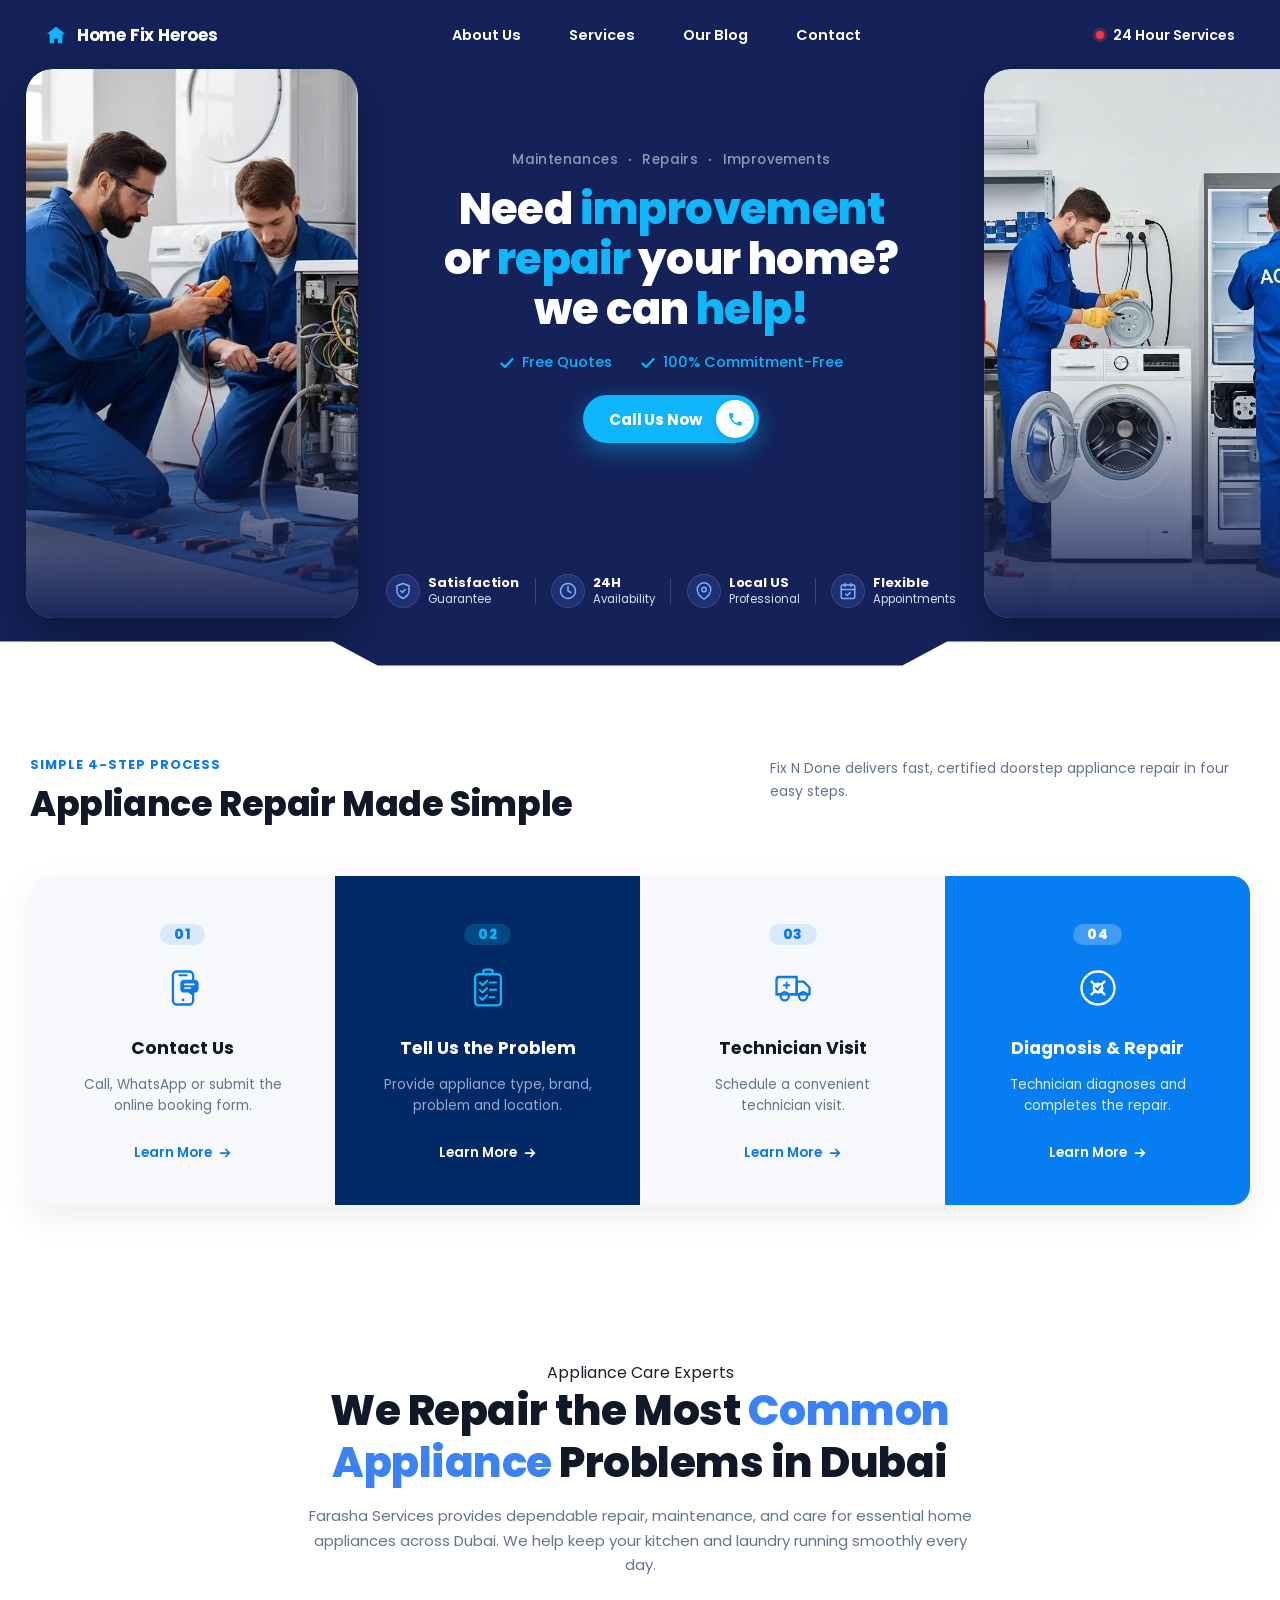
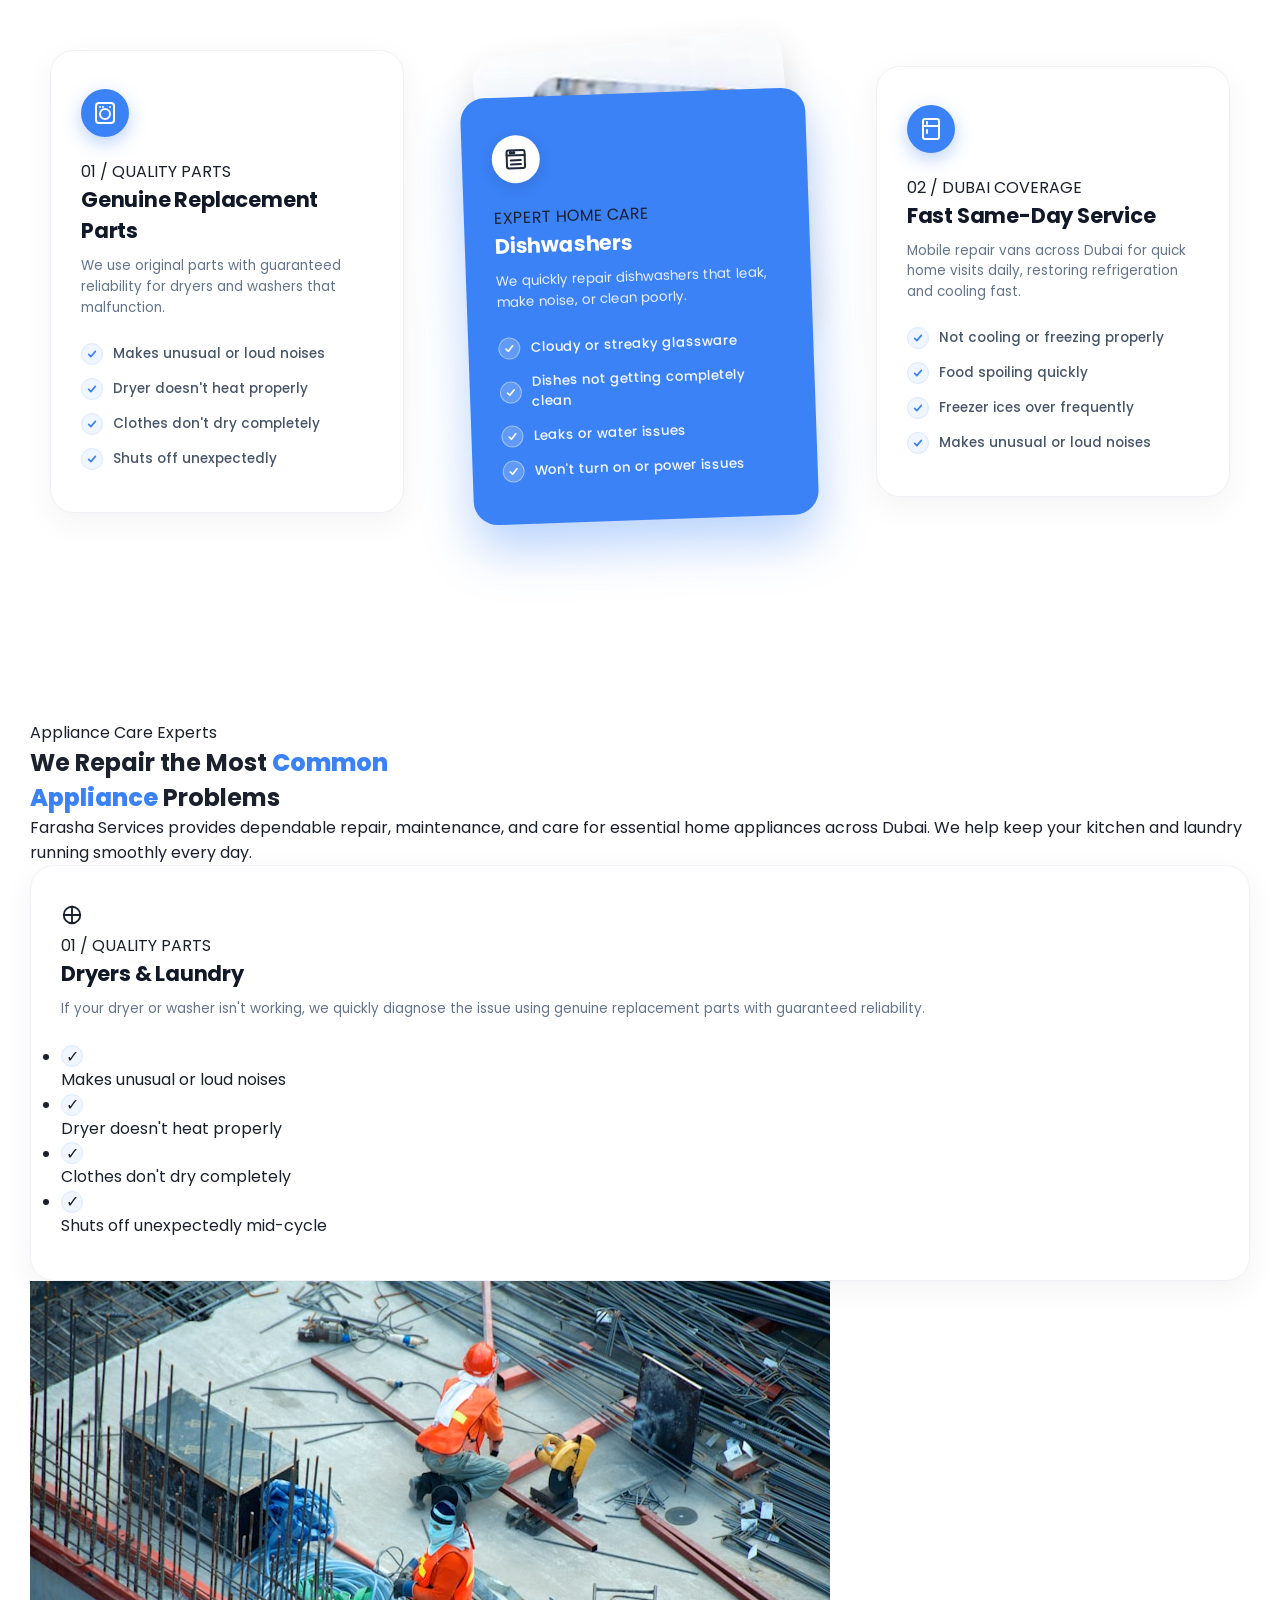
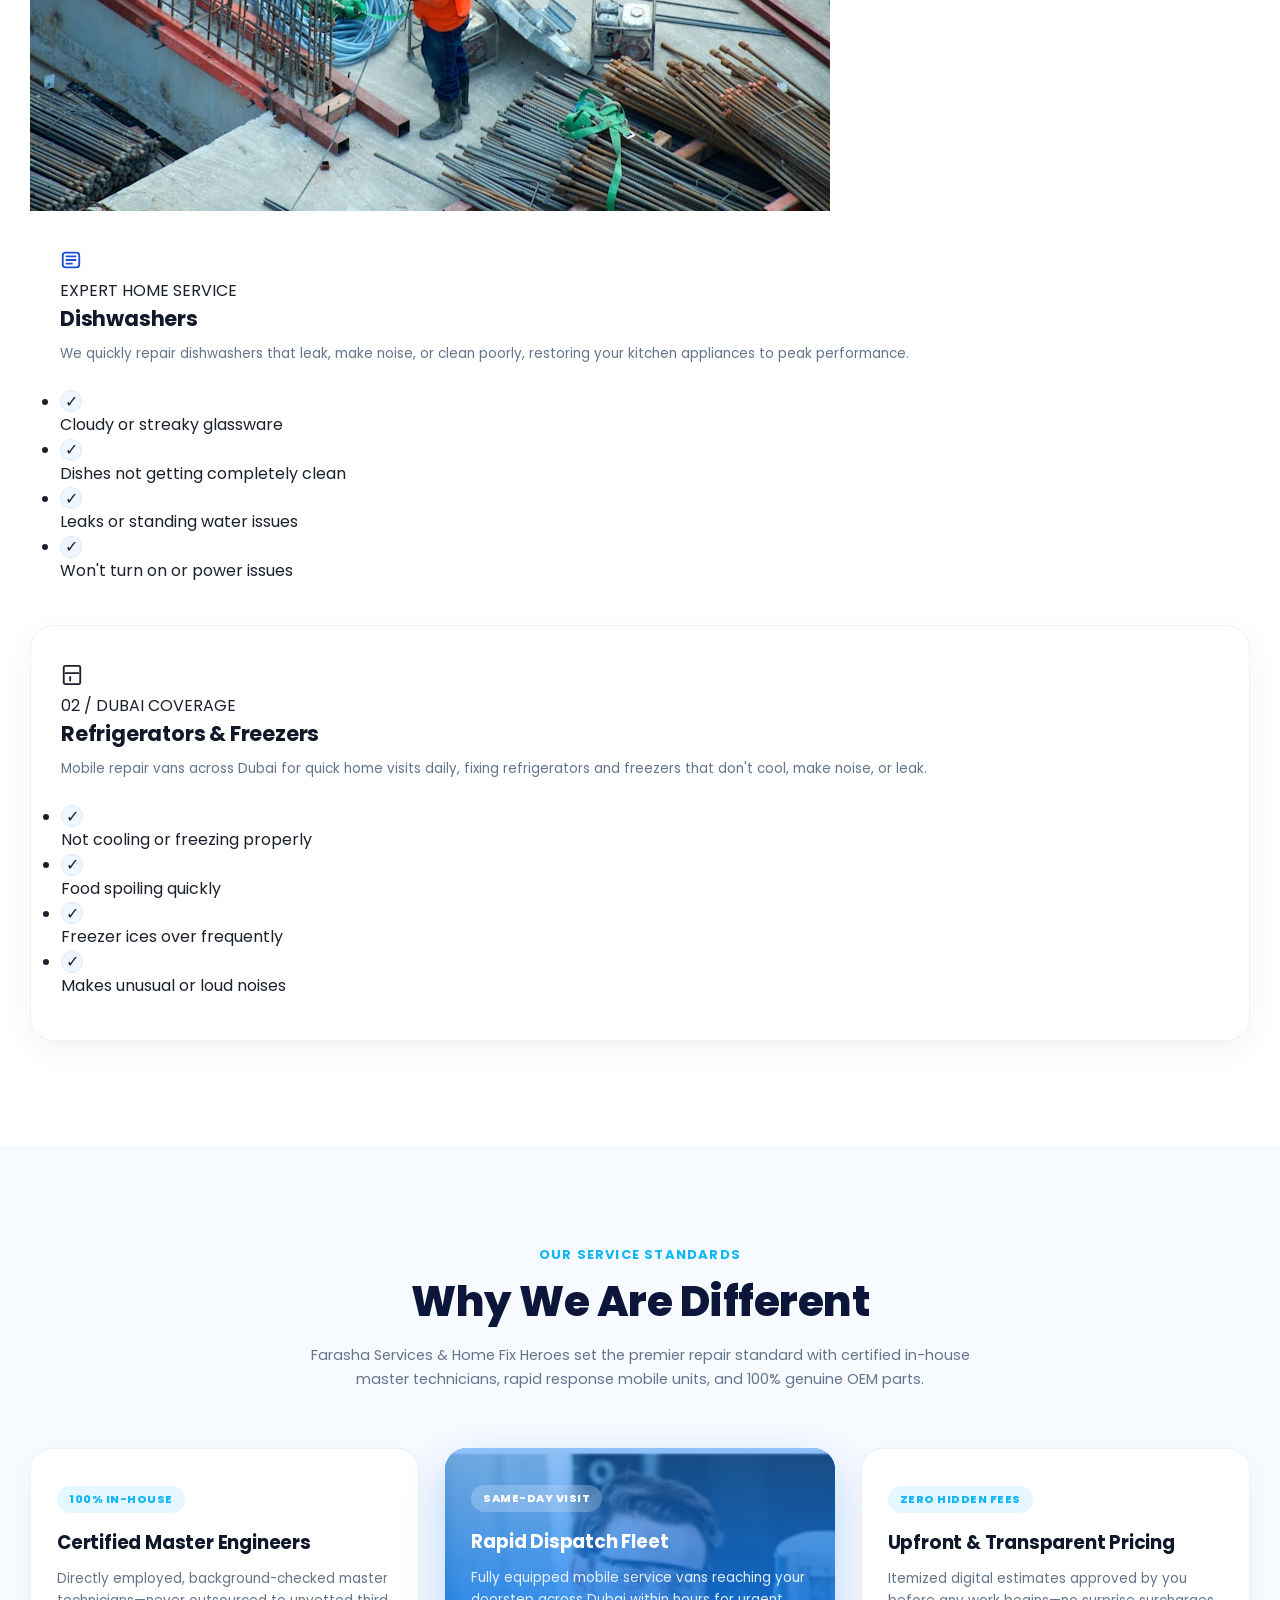
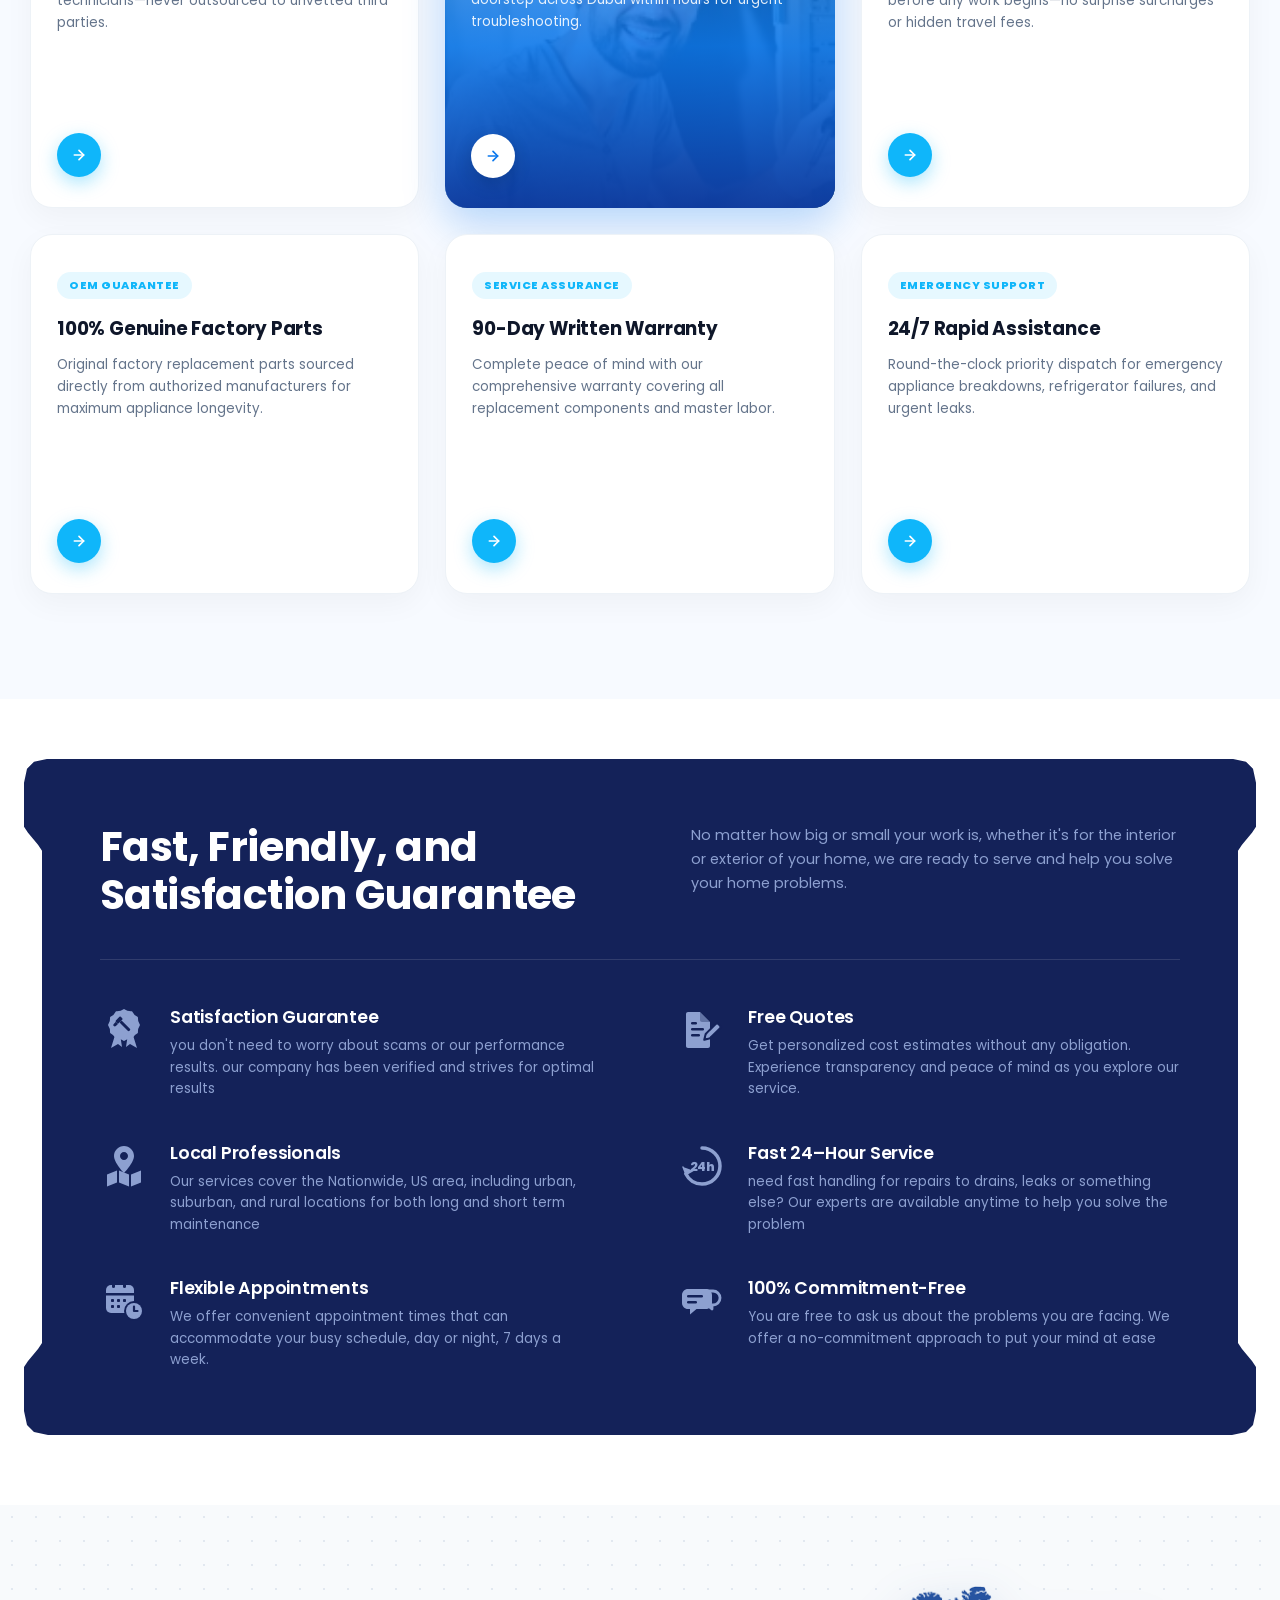
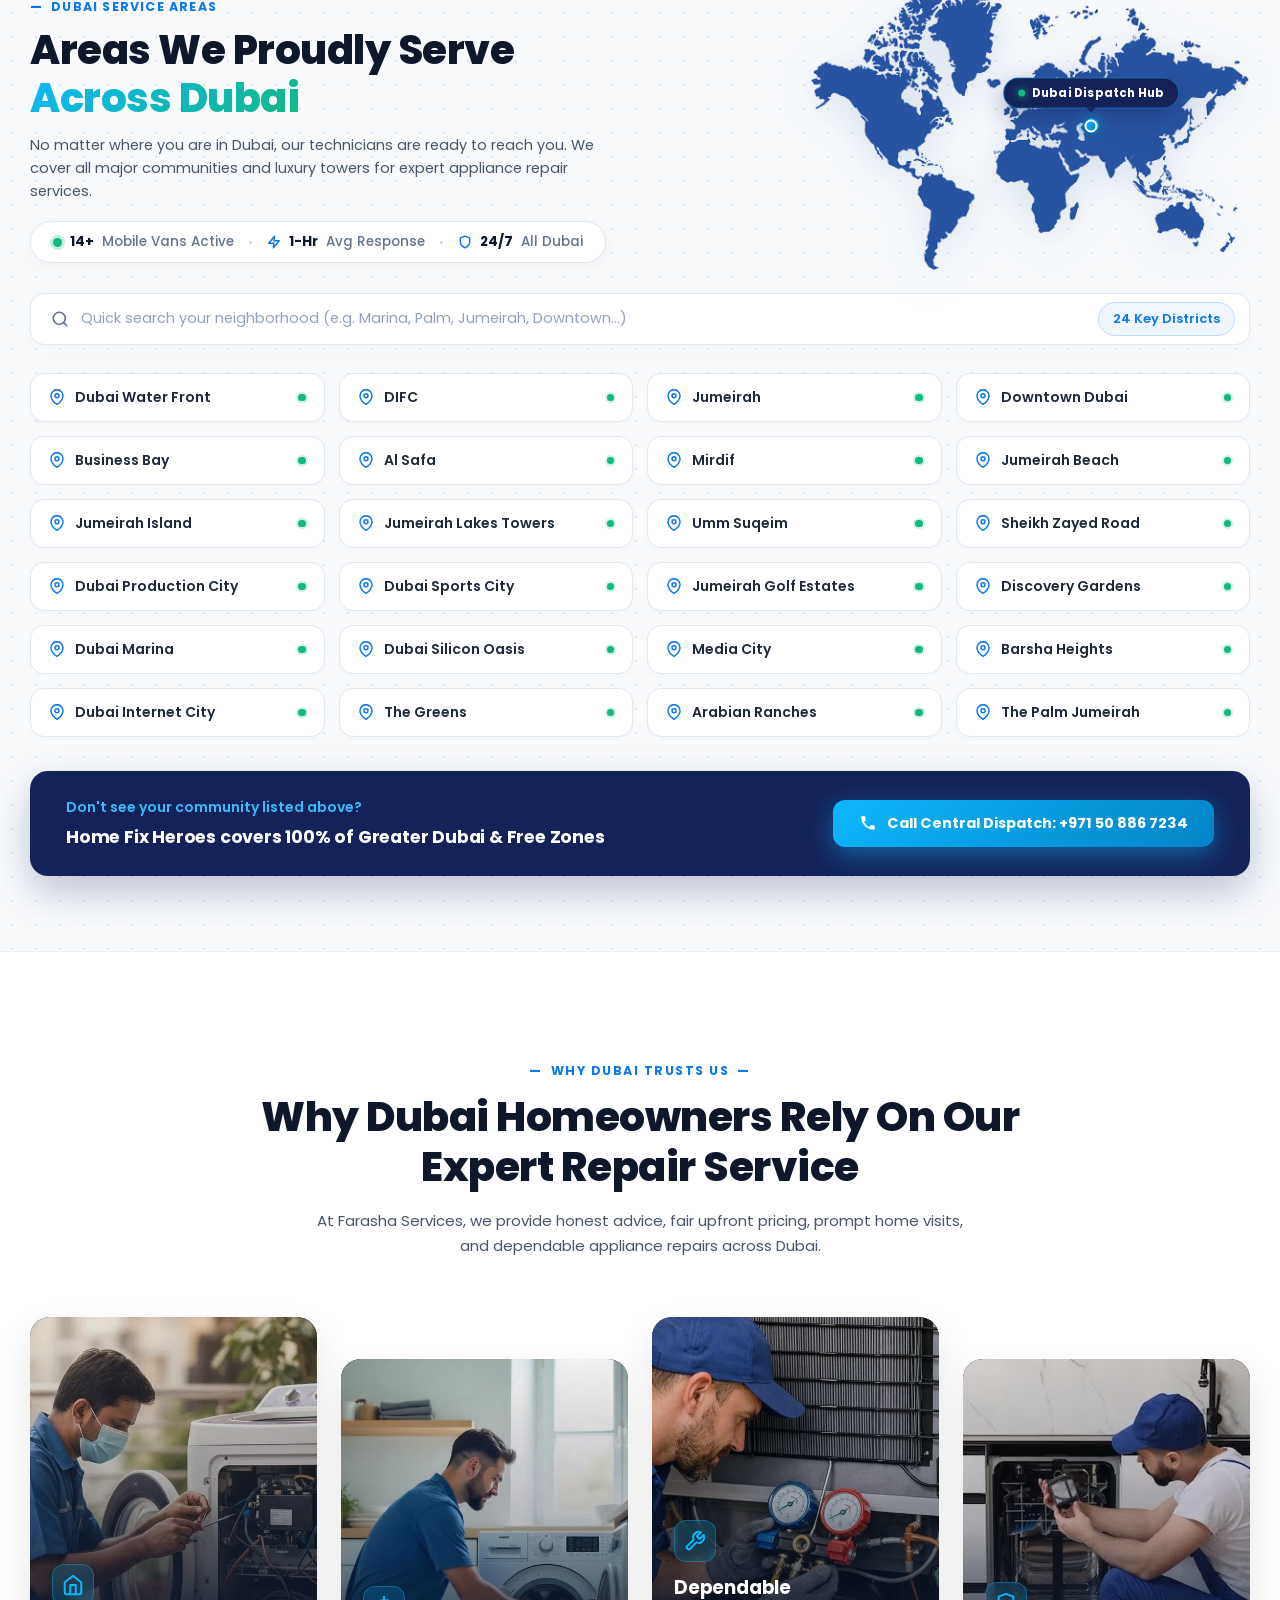
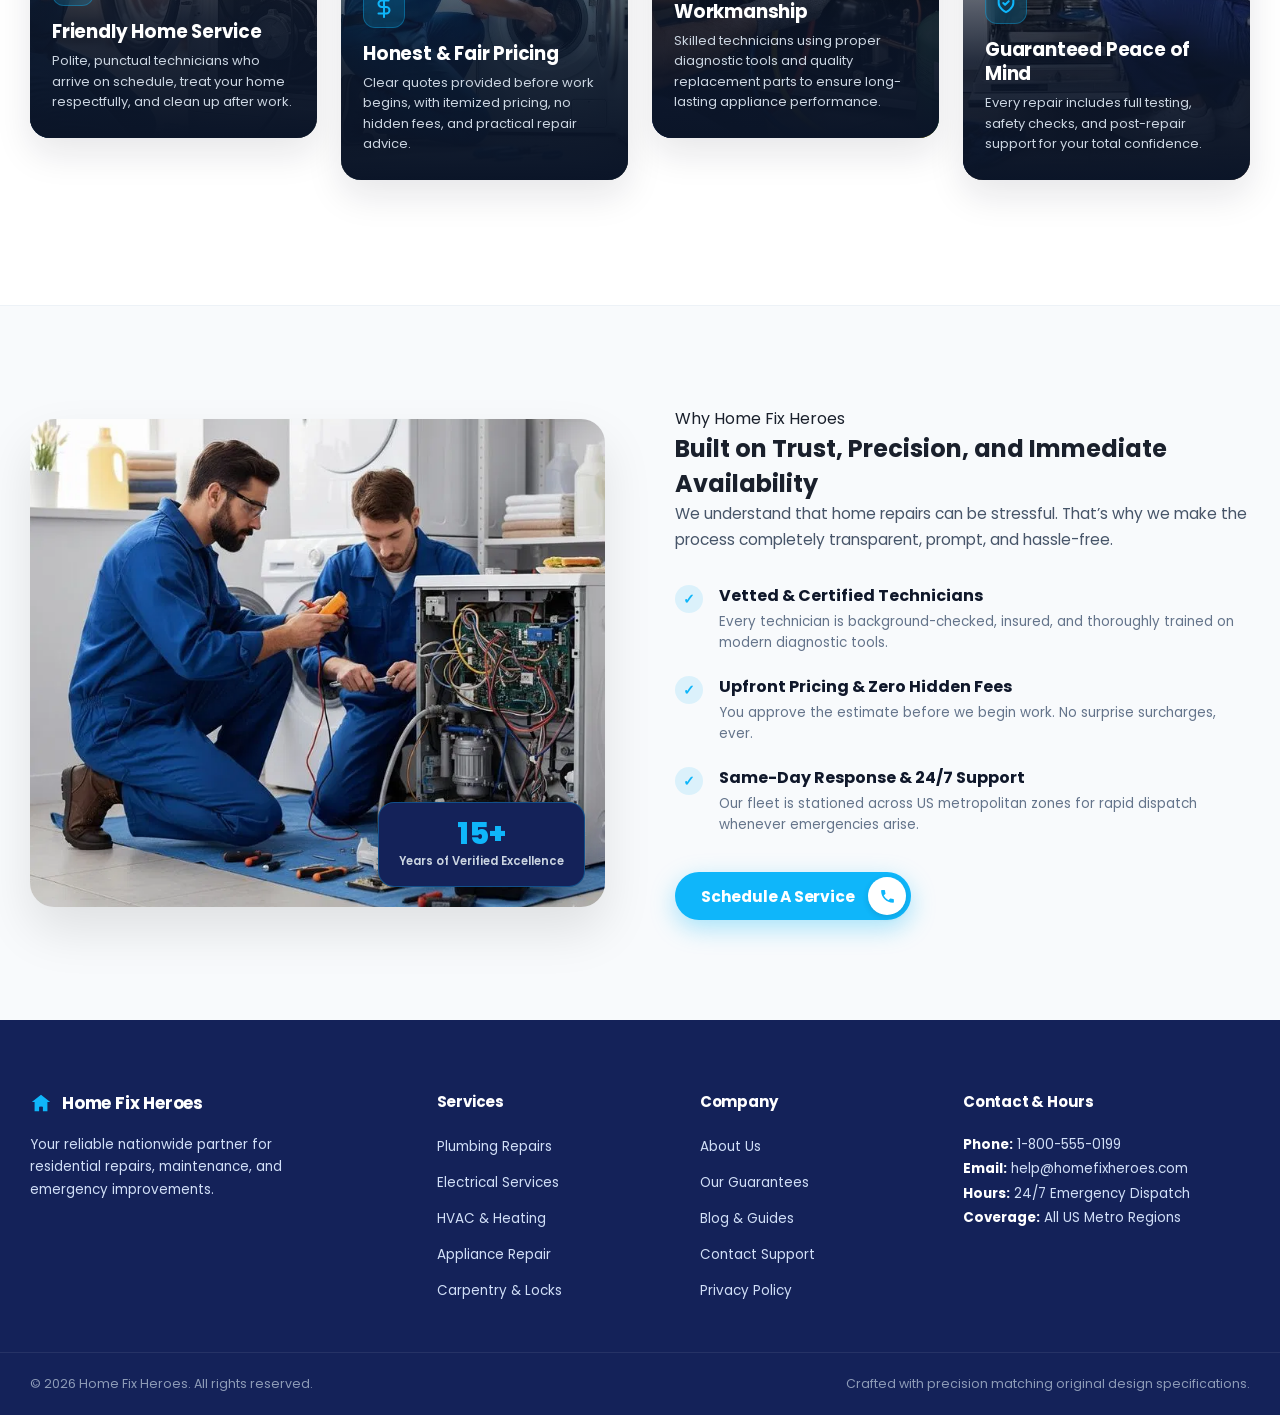
==== commit 43cae7ae: "Add Why Dubai Homeowners Rely On Our Expert Repair Service staggered photo cards section" ====
--- a/index.html
+++ b/index.html
@@ -249,40 +249,45 @@
   </svg>
 
   <!-- ═══════════════════════════════════════════════════
-       ASSURANCE SECTION (Exact Design from Reference)
+       SIMPLE 4-STEP PROCESS SECTION (Exact Design from Reference)
   ═══════════════════════════════════════════════════ -->
   <section class="assurance-section" id="assurance">
     <div class="content-wrapper">
       <!-- Section Header: Left Heading + Right Text -->
       <div class="assurance-header">
         <div class="assurance-header-left">
+          <span class="assurance-tag">Simple 4-Step Process</span>
           <h2 class="assurance-title">
-            Our assurance is that we provide nothing but the highest quality service
+            Appliance Repair Made Simple
           </h2>
         </div>
         <div class="assurance-header-right">
           <p class="assurance-desc">
-            Lorem ipsum dolor sit amet, consectetur adipiscing elit. Ut elit tellus, luctus nec ullamcorper mattis, pulvinar dapibus leo.
+            Fix N Done delivers fast, certified doorstep appliance repair in four easy steps.
           </p>
         </div>
       </div>
 
       <!-- 4-Card Seamless Segmented Row -->
       <div class="assurance-grid">
-        <!-- Card 1: Fixing damaged sewer pipes (Light) -->
+        <!-- Step 01: Contact Us (Light) -->
         <div class="assurance-card card-light">
+          <span class="step-badge">01</span>
           <div class="assurance-icon-wrap">
             <svg class="assurance-icon" width="46" height="46" viewBox="0 0 48 48" fill="none">
-              <rect x="6" y="16" width="7" height="12" rx="1.5" stroke="#0b78ed" stroke-width="2.5" />
-              <rect x="35" y="16" width="7" height="12" rx="1.5" stroke="#0b78ed" stroke-width="2.5" />
-              <path d="M13 18h22v8H13z" stroke="#0b78ed" stroke-width="2.5" />
-              <line x1="24" y1="26" x2="24" y2="31" stroke="#0b78ed" stroke-width="2.5" stroke-linecap="round" />
-              <path d="M24 39c-2.4 0-4-1.8-4-3.8 0-2.4 4-6.2 4-6.2s4 3.8 4 6.2c0 2-1.6 3.8-4 3.8z" fill="#0b78ed" />
-            </svg>
-          </div>
-          <h3 class="assurance-card-title">Fixing damaged sewer pipes</h3>
-          <p class="assurance-card-desc">Nemo enim ipsam voluptatem voluptas sit aspernatur aut.</p>
-          <a href="#services" class="assurance-link">
+              <!-- Smartphone / Booking device -->
+              <rect x="13" y="6" width="22" height="36" rx="4" stroke="#0b78ed" stroke-width="2.5" />
+              <line x1="20" y1="10" x2="28" y2="10" stroke="#0b78ed" stroke-width="2.2" stroke-linecap="round" />
+              <circle cx="24" cy="37" r="1.5" fill="#0b78ed" />
+              <!-- Chat speech bubble -->
+              <path d="M25 15H37C39.2 15 41 16.8 41 19V25C41 27.2 39.2 29 37 29H35V33L30 29H25C22.8 29 21 27.2 21 25V19C21 16.8 22.8 15 25 15Z" fill="#0b78ed" />
+              <line x1="26" y1="20" x2="36" y2="20" stroke="#ffffff" stroke-width="1.8" stroke-linecap="round" />
+              <line x1="26" y1="24" x2="32" y2="24" stroke="#ffffff" stroke-width="1.8" stroke-linecap="round" />
+            </svg>
+          </div>
+          <h3 class="assurance-card-title">Contact Us</h3>
+          <p class="assurance-card-desc">Call, WhatsApp or submit the online booking form.</p>
+          <a href="#contact" class="assurance-link">
             <span>Learn More</span>
             <svg width="14" height="14" viewBox="0 0 16 16" fill="none">
               <path d="M3 8h10M9 4l4 4-4 4" stroke="currentColor" stroke-width="2" stroke-linecap="round" stroke-linejoin="round"/>
@@ -290,21 +295,27 @@
           </a>
         </div>
 
-        <!-- Card 2: Creating water systems (Navy) -->
+        <!-- Step 02: Tell Us the Problem (Navy) -->
         <div class="assurance-card card-navy">
+          <span class="step-badge">02</span>
           <div class="assurance-icon-wrap">
             <svg class="assurance-icon" width="46" height="46" viewBox="0 0 48 48" fill="none">
-              <path d="M17 14l7-5 7 5v9H17v-9z" stroke="#0fb6fa" stroke-width="2.5" stroke-linejoin="round" />
-              <line x1="20" y1="23" x2="20" y2="33" stroke="#0fb6fa" stroke-width="2.5" stroke-linecap="round" />
-              <line x1="28" y1="23" x2="28" y2="33" stroke="#0fb6fa" stroke-width="2.5" stroke-linecap="round" />
-              <path d="M12 33h24" stroke="#0fb6fa" stroke-width="2.5" stroke-linecap="round" />
-              <line x1="24" y1="33" x2="24" y2="39" stroke="#0fb6fa" stroke-width="2.5" stroke-linecap="round" />
-              <path d="M18 39h12" stroke="#0fb6fa" stroke-width="2.5" stroke-linecap="round" />
-            </svg>
-          </div>
-          <h3 class="assurance-card-title">Creating water systems</h3>
-          <p class="assurance-card-desc">Nemo enim ipsam voluptatem voluptas sit aspernatur aut.</p>
-          <a href="#services" class="assurance-link">
+              <!-- Clipboard -->
+              <rect x="10" y="9" width="28" height="34" rx="3.5" stroke="#0fb6fa" stroke-width="2.5" />
+              <!-- Clip at top -->
+              <path d="M19 9V6C19 4.9 19.9 4 21 4H27C28.1 4 29 4.9 29 6V9" stroke="#0fb6fa" stroke-width="2.5" />
+              <!-- Checklist items with checkmarks -->
+              <polyline points="15 18 18 21 23 16" stroke="#0fb6fa" stroke-width="2.2" stroke-linecap="round" stroke-linejoin="round" />
+              <line x1="26" y1="18" x2="33" y2="18" stroke="#0fb6fa" stroke-width="2.2" stroke-linecap="round" />
+              <polyline points="15 26 18 29 23 24" stroke="#0fb6fa" stroke-width="2.2" stroke-linecap="round" stroke-linejoin="round" />
+              <line x1="26" y1="26" x2="33" y2="26" stroke="#0fb6fa" stroke-width="2.2" stroke-linecap="round" />
+              <polyline points="15 34 18 37 23 32" stroke="#0fb6fa" stroke-width="2.2" stroke-linecap="round" stroke-linejoin="round" />
+              <line x1="26" y1="34" x2="31" y2="34" stroke="#0fb6fa" stroke-width="2.2" stroke-linecap="round" />
+            </svg>
+          </div>
+          <h3 class="assurance-card-title">Tell Us the Problem</h3>
+          <p class="assurance-card-desc">Provide appliance type, brand, problem and location.</p>
+          <a href="#contact" class="assurance-link">
             <span>Learn More</span>
             <svg width="14" height="14" viewBox="0 0 16 16" fill="none">
               <path d="M3 8h10M9 4l4 4-4 4" stroke="currentColor" stroke-width="2" stroke-linecap="round" stroke-linejoin="round"/>
@@ -312,18 +323,27 @@
           </a>
         </div>
 
-        <!-- Card 3: Various plumbing services in general (Light) -->
+        <!-- Step 03: Technician Visit (Light) -->
         <div class="assurance-card card-light">
+          <span class="step-badge">03</span>
           <div class="assurance-icon-wrap">
             <svg class="assurance-icon" width="46" height="46" viewBox="0 0 48 48" fill="none">
-              <circle cx="24" cy="24" r="7" stroke="#0b78ed" stroke-width="2.5" />
-              <path d="M24 7v4M24 37v4M7 24h4M37 24h4M12 12l3 3M33 33l3 3M12 36l3-3M33 15l3-3" stroke="#0b78ed" stroke-width="2.5" stroke-linecap="round" />
-              <circle cx="24" cy="24" r="2.5" fill="#0b78ed" />
-            </svg>
-          </div>
-          <h3 class="assurance-card-title">Various plumbing services in general</h3>
-          <p class="assurance-card-desc">Nemo enim ipsam voluptatem voluptas sit aspernatur aut.</p>
-          <a href="#services" class="assurance-link">
+              <!-- Service Doorstep Van -->
+              <path d="M6 15C6 13.3 7.3 12 9 12H28V31H6V15Z" stroke="#0b78ed" stroke-width="2.5" />
+              <path d="M28 17H35.5L42 23.5V31H28V17Z" stroke="#0b78ed" stroke-width="2.5" stroke-linejoin="round" />
+              <!-- Wheels -->
+              <circle cx="15" cy="33" r="4.5" stroke="#0b78ed" stroke-width="2.5" fill="none" />
+              <circle cx="35" cy="33" r="4.5" stroke="#0b78ed" stroke-width="2.5" fill="none" />
+              <line x1="6" y1="31" x2="10.5" y2="31" stroke="#0b78ed" stroke-width="2.5" />
+              <line x1="19.5" y1="31" x2="30.5" y2="31" stroke="#0b78ed" stroke-width="2.5" />
+              <line x1="39.5" y1="31" x2="42" y2="31" stroke="#0b78ed" stroke-width="2.5" />
+              <!-- Calendar badge or wrench inside van -->
+              <path d="M14 21H20M17 18V24" stroke="#0b78ed" stroke-width="2" stroke-linecap="round" />
+            </svg>
+          </div>
+          <h3 class="assurance-card-title">Technician Visit</h3>
+          <p class="assurance-card-desc">Schedule a convenient technician visit.</p>
+          <a href="#contact" class="assurance-link">
             <span>Learn More</span>
             <svg width="14" height="14" viewBox="0 0 16 16" fill="none">
               <path d="M3 8h10M9 4l4 4-4 4" stroke="currentColor" stroke-width="2" stroke-linecap="round" stroke-linejoin="round"/>
@@ -331,19 +351,23 @@
           </a>
         </div>
 
-        <!-- Card 4: Toilet installation and repair service (Bright Blue) -->
+        <!-- Step 04: Diagnosis & Repair (Bright Blue) -->
         <div class="assurance-card card-blue">
+          <span class="step-badge">04</span>
           <div class="assurance-icon-wrap">
             <svg class="assurance-icon" width="46" height="46" viewBox="0 0 48 48" fill="none">
-              <rect x="13" y="9" width="9" height="17" rx="1.5" stroke="#ffffff" stroke-width="2.5" />
-              <path d="M11 9h13" stroke="#ffffff" stroke-width="2.5" stroke-linecap="round" />
-              <path d="M22 21h12c0 6.6-5.4 12-12 12h-3" stroke="#ffffff" stroke-width="2.5" stroke-linecap="round" stroke-linejoin="round" />
-              <path d="M16 33v6h15v-6" stroke="#ffffff" stroke-width="2.5" stroke-linecap="round" stroke-linejoin="round" />
-            </svg>
-          </div>
-          <h3 class="assurance-card-title">Toilet installation and repair service</h3>
-          <p class="assurance-card-desc">Nemo enim ipsam voluptatem voluptas sit aspernatur aut.</p>
-          <a href="#services" class="assurance-link">
+              <!-- Outer circular guarantee badge -->
+              <circle cx="24" cy="24" r="18" stroke="#ffffff" stroke-width="2.5" />
+              <!-- Crossed tools -->
+              <path d="M17 17L31 31M31 17L17 31" stroke="#ffffff" stroke-width="2.5" stroke-linecap="round" />
+              <!-- Center certified badge -->
+              <circle cx="24" cy="24" r="6" fill="#ffffff" />
+              <path d="M21.5 24L23.5 26L26.5 22" stroke="#067df0" stroke-width="2" stroke-linecap="round" stroke-linejoin="round" />
+            </svg>
+          </div>
+          <h3 class="assurance-card-title">Diagnosis &amp; Repair</h3>
+          <p class="assurance-card-desc">Technician diagnoses and completes the repair.</p>
+          <a href="#contact" class="assurance-link">
             <span>Learn More</span>
             <svg width="14" height="14" viewBox="0 0 16 16" fill="none">
               <path d="M3 8h10M9 4l4 4-4 4" stroke="currentColor" stroke-width="2" stroke-linecap="round" stroke-linejoin="round"/>
@@ -354,6 +378,9 @@
     </div>
   </section>
 
+  <!-- ═══════════════════════════════════════════════════
+       COMMON APPLIANCE PROBLEMS SECTION (Exact Design from Reference)
+  ═══════════════════════════════════════════════════ -->
   <!-- ═══════════════════════════════════════════════════
        COMMON APPLIANCE PROBLEMS SECTION (Exact Design from Reference)
   ═══════════════════════════════════════════════════ -->
@@ -361,18 +388,20 @@
     <div class="content-wrapper">
       <!-- Section Header -->
       <div class="problems-header">
+        <span class="problems-pill-tag">Appliance Care Experts</span>
         <h2 class="problems-title">
-          We Repair the Most <span class="highlight-blue-text">Common Appliance</span> Problems
+          We Repair the Most <span class="highlight-blue-text">Common</span><br />
+          <span class="highlight-blue-text">Appliance</span> Problems in Dubai
         </h2>
         <p class="problems-desc">
-          We repair the most common appliance problems fast, ensuring your home runs smoothly and efficiently again.
+          Farasha Services provides dependable repair, maintenance, and care for essential home appliances across Dubai. We help keep your kitchen and laundry running smoothly every day.
         </p>
       </div>
 
       <!-- 3-Column Interactive Layout -->
       <div class="problems-grid">
 
-        <!-- Left Card: Dryers -->
+        <!-- Left Card: 01 / QUALITY PARTS (Dryers & Washers) -->
         <div class="problem-card problem-card-white">
           <div class="problem-icon-badge badge-blue">
             <svg width="24" height="24" viewBox="0 0 24 24" fill="none" stroke="#ffffff" stroke-width="2" stroke-linecap="round" stroke-linejoin="round">
@@ -381,8 +410,9 @@
               <path d="M7 6h.01M10 6h.01M17 6h.01" />
             </svg>
           </div>
-          <h3 class="problem-card-title">Dryers</h3>
-          <p class="problem-card-desc">If your dryer isn't working, we quickly diagnose the issue and</p>
+          <span class="card-step-pill">01 / QUALITY PARTS</span>
+          <h3 class="problem-card-title">Genuine Replacement Parts</h3>
+          <p class="problem-card-desc">We use original parts with guaranteed reliability for dryers and washers that malfunction.</p>
           <ul class="problem-checklist">
             <li>
               <span class="check-circle">
@@ -398,7 +428,7 @@
                   <path d="M3.5 8.5L6.5 11.5L12.5 4.5" stroke="#3b82f6" stroke-width="2.2" stroke-linecap="round" stroke-linejoin="round"/>
                 </svg>
               </span>
-              <span>Dryer doesn't heat</span>
+              <span>Dryer doesn't heat properly</span>
             </li>
             <li>
               <span class="check-circle">
@@ -421,11 +451,11 @@
 
         <!-- Center Column: Tilted Photo + Front Blue Card -->
         <div class="problem-center-col">
-          <!-- Back Photo Card (Tilted) -->
+          <!-- Back Photo Card (Tilted Behind) -->
           <div class="team-photo-card">
             <img
-              src="images/team-technicians.jpg"
-              alt="Professional certified technicians in hard hats"
+              src="images/team-technicians-exact.png"
+              alt="Professional certified technicians in helmets"
               class="team-photo-img"
             />
           </div>
@@ -442,6 +472,7 @@
                 <line x1="7" y1="17" x2="17" y2="17" />
               </svg>
             </div>
+            <span class="card-step-pill pill-white">EXPERT HOME CARE</span>
             <h3 class="problem-card-title text-white">Dishwashers</h3>
             <p class="problem-card-desc text-white-sub">We quickly repair dishwashers that leak, make noise, or clean poorly.</p>
             <ul class="problem-checklist checklist-white">
@@ -481,7 +512,7 @@
           </div>
         </div>
 
-        <!-- Right Card: Refrigerators & Freezers -->
+        <!-- Right Card: 02 / DUBAI COVERAGE (Refrigerators & Freezers) -->
         <div class="problem-card problem-card-white">
           <div class="problem-icon-badge badge-blue">
             <svg width="24" height="24" viewBox="0 0 24 24" fill="none" stroke="#ffffff" stroke-width="2" stroke-linecap="round" stroke-linejoin="round">
@@ -491,8 +522,9 @@
               <line x1="8" y1="13" x2="8" y2="16" />
             </svg>
           </div>
-          <h3 class="problem-card-title">Refrigerators & Freezers</h3>
-          <p class="problem-card-desc">We repair refrigerators and freezers don't cool make noise & ice .</p>
+          <span class="card-step-pill">02 / DUBAI COVERAGE</span>
+          <h3 class="problem-card-title">Fast Same-Day Service</h3>
+          <p class="problem-card-desc">Mobile repair vans across Dubai for quick home visits daily, restoring refrigeration and cooling fast.</p>
           <ul class="problem-checklist">
             <li>
               <span class="check-circle">
@@ -534,112 +566,284 @@
   </section>
 
   <!-- ═══════════════════════════════════════════════════
-       SERVICES SECTION (Exact Bento Grid with Clip-Paths)
+       APPLIANCE PROBLEMS / SERVICES (Exact 3-Card Stack Design from Screenshot)
   ═══════════════════════════════════════════════════ -->
-  <section class="services-section" id="services">
+  <section class="problems-section" id="services">
     <div class="content-wrapper">
       <!-- Section Header -->
-      <div class="services-header">
-        <h2 class="services-title">
-          We Repair and Service All<br />
-          <span class="highlight-blue">Major Appliances</span>
+      <div class="section-center-header">
+        <span class="header-pill-tag">Appliance Care Experts</span>
+        <h2 class="problems-main-title">
+          We Repair the Most <span class="highlight-blue">Common</span><br />
+          <span class="highlight-blue">Appliance</span> Problems
         </h2>
-        <p class="services-desc">
-          We repair common appliance issues quickly and professionally to keep your home running smoothly always.
+        <p class="problems-subtitle">
+          Farasha Services provides dependable repair, maintenance, and care for essential home appliances across Dubai. We help keep your kitchen and laundry running smoothly every day.
         </p>
       </div>
 
-      <!-- Bento Grid (5 + 7 / 7 + 5) -->
-      <div class="bento-grid">
-
-        <!-- Card 1: Washing Machine Repair (Span 5) -->
-        <div class="bento-card bento-card-wash">
-          <div class="card-text-top">
-            <h3 class="bento-title">Washing Machine Repair</h3>
-            <p class="bento-sub">Schedule your washing machine repair service to limit the risk.</p>
-          </div>
-          <div class="bento-img-wrap">
+      <!-- 3 Cards Layout with Stacked Tilted Center Card -->
+      <div class="problems-cards-grid">
+
+        <!-- Card 1: 01 / QUALITY PARTS (Left White Card) -->
+        <div class="problem-card problem-card-white">
+          <div class="card-icon-circle icon-blue">
+            <svg width="22" height="22" viewBox="0 0 24 24" fill="none" stroke="currentColor" stroke-width="2" stroke-linecap="round" stroke-linejoin="round">
+              <circle cx="12" cy="12" r="9"/>
+              <path d="M12 3v18M3 12h18"/>
+            </svg>
+          </div>
+          <span class="card-step-badge">01 / QUALITY PARTS</span>
+          <h3 class="problem-card-title">Dryers & Laundry</h3>
+          <p class="problem-card-desc">
+            If your dryer or washer isn't working, we quickly diagnose the issue using genuine replacement parts with guaranteed reliability.
+          </p>
+
+          <ul class="problem-check-list">
+            <li>
+              <span class="check-circle blue-check">✓</span>
+              <span>Makes unusual or loud noises</span>
+            </li>
+            <li>
+              <span class="check-circle blue-check">✓</span>
+              <span>Dryer doesn't heat properly</span>
+            </li>
+            <li>
+              <span class="check-circle blue-check">✓</span>
+              <span>Clothes don't dry completely</span>
+            </li>
+            <li>
+              <span class="check-circle blue-check">✓</span>
+              <span>Shuts off unexpectedly mid-cycle</span>
+            </li>
+          </ul>
+        </div>
+
+        <!-- Center Card Stack (Back Image Card + Front Tilted Blue Card) -->
+        <div class="center-card-stack">
+          
+          <!-- The Back Image Card (Peeks out from behind at top) -->
+          <div class="back-image-card">
             <img
-              src="images/user-washing-machine.png"
-              alt="Technician repairing washing machine drum"
-              class="bento-img"
+              src="images/team-technicians-card.jpg"
+              alt="Certified Appliance Repair Technicians Dubai"
+              class="back-team-img"
             />
-          </div>
-        </div>
-
-        <!-- Card 2: Refrigerator Repair (Span 7 with Top-Right Cutout Clip-Path) -->
-        <div class="bento-card bento-card-fridge">
-          <!-- Main Image Layer with Clip-Path cutting out top-right -->
-          <div class="fridge-clipped-wrap">
-            <img
-              src="images/user-refrigerator.png"
-              alt="Technician repairing refrigerator cooling system"
-              class="fridge-clipped-img"
-            />
-            <!-- Top-left Inset Floating Image -->
-            <div class="fridge-inset-badge">
-              <img
-                src="images/service-fridge-inset-hd.png"
-                alt="Hands repairing refrigerator compressor"
-                class="fridge-inset-img"
-              />
-            </div>
-            <!-- Bottom-right 460+ Workers Badge -->
-            <div class="workers-badge">
-              <div class="avatar-stack">
-                <img src="https://images.unsplash.com/photo-1534528741775-53994a69daeb?w=48&h=48&fit=crop&crop=face" alt="Worker" class="avatar-img" />
-                <img src="https://images.unsplash.com/photo-1507003211169-0a1dd7228f2d?w=48&h=48&fit=crop&crop=face" alt="Worker" class="avatar-img" />
-                <img src="https://images.unsplash.com/photo-1500648767791-00dcc994a43e?w=48&h=48&fit=crop&crop=face" alt="Worker" class="avatar-img" />
-                <img src="https://images.unsplash.com/photo-1492562080023-ab3db95bfbce?w=48&h=48&fit=crop&crop=face" alt="Worker" class="avatar-img" />
-              </div>
-              <span class="workers-text">460+ workers</span>
-            </div>
-          </div>
-
-          <!-- Top-Right White Text Notch with Inverted Curves -->
-          <div class="fridge-cutout-textbox">
-            <h3 class="bento-title">Refrigerator Repair</h3>
-            <p class="bento-sub">Expert refrigerator repair service to restore perfect cooling.</p>
-            <span class="notch-curve-fridge-bottom"></span>
-            <span class="notch-curve-fridge-left"></span>
-          </div>
-        </div>
-
-        <!-- Card 3: Dishwasher Repair (Span 7 with Top-Left Cutout Clip-Path) -->
-        <div class="bento-card bento-card-dish">
-          <!-- Main Image Layer with Clip-Path cutting out top-left -->
-          <div class="dish-clipped-wrap">
-            <img
-              src="images/user-dishwasher.png"
-              alt="Technician repairing dishwasher in kitchen"
-              class="dish-clipped-img"
-            />
-          </div>
-
-          <!-- Top-Left White Text Notch with Inverted Curves -->
-          <div class="dish-cutout-textbox">
-            <div class="dish-textbox-inner">
-              <h3 class="bento-title">Dishwasher Repair</h3>
-              <p class="bento-sub">Fast and reliable dishwasher repair service anytime.</p>
-              <a href="#contact" class="btn-dark-pill">View All Services</a>
-            </div>
-            <span class="notch-curve-dish-bottom"></span>
-            <span class="notch-curve-dish-right"></span>
-          </div>
-        </div>
-
-        <!-- Card 4: Commercial Services (Span 5) -->
-        <div class="bento-card bento-card-comm">
-          <div class="card-text-top">
-            <h3 class="bento-title">Commercial Services</h3>
-            <p class="bento-sub">Expert commercial appliance repair for kitchen and laundry.</p>
-          </div>
-          <div class="bento-img-wrap">
-            <img
-              src="images/user-appliance-tech.png"
-              alt="Commercial appliance service and repair"
-              class="bento-img"
-            />
+            <div class="back-image-overlay"></div>
+          </div>
+
+          <!-- The Front Blue Tilted Card -->
+          <div class="problem-card problem-card-blue front-tilted-card">
+            <div class="card-icon-circle icon-white">
+              <svg width="22" height="22" viewBox="0 0 24 24" fill="none" stroke="#1d4ed8" stroke-width="2" stroke-linecap="round" stroke-linejoin="round">
+                <rect x="3" y="4" width="18" height="16" rx="3"/>
+                <path d="M7 8h10M7 12h10M7 16h6"/>
+              </svg>
+            </div>
+            <span class="card-step-badge white-badge">EXPERT HOME SERVICE</span>
+            <h3 class="problem-card-title white-text">Dishwashers</h3>
+            <p class="problem-card-desc white-desc">
+              We quickly repair dishwashers that leak, make noise, or clean poorly, restoring your kitchen appliances to peak performance.
+            </p>
+
+            <ul class="problem-check-list">
+              <li>
+                <span class="check-circle white-check">✓</span>
+                <span>Cloudy or streaky glassware</span>
+              </li>
+              <li>
+                <span class="check-circle white-check">✓</span>
+                <span>Dishes not getting completely clean</span>
+              </li>
+              <li>
+                <span class="check-circle white-check">✓</span>
+                <span>Leaks or standing water issues</span>
+              </li>
+              <li>
+                <span class="check-circle white-check">✓</span>
+                <span>Won't turn on or power issues</span>
+              </li>
+            </ul>
+          </div>
+
+        </div>
+
+        <!-- Card 3: 02 / DUBAI COVERAGE (Right White Card) -->
+        <div class="problem-card problem-card-white">
+          <div class="card-icon-circle icon-blue">
+            <svg width="22" height="22" viewBox="0 0 24 24" fill="none" stroke="currentColor" stroke-width="2" stroke-linecap="round" stroke-linejoin="round">
+              <path d="M5 2h14a2 2 0 0 1 2 2v16a2 2 0 0 1-2 2H5a2 2 0 0 1-2-2V4a2 2 0 0 1 2-2z"/>
+              <line x1="5" y1="10" x2="19" y2="10"/>
+              <line x1="10" y1="14" x2="10" y2="18"/>
+            </svg>
+          </div>
+          <span class="card-step-badge">02 / DUBAI COVERAGE</span>
+          <h3 class="problem-card-title">Refrigerators & Freezers</h3>
+          <p class="problem-card-desc">
+            Mobile repair vans across Dubai for quick home visits daily, fixing refrigerators and freezers that don't cool, make noise, or leak.
+          </p>
+
+          <ul class="problem-check-list">
+            <li>
+              <span class="check-circle blue-check">✓</span>
+              <span>Not cooling or freezing properly</span>
+            </li>
+            <li>
+              <span class="check-circle blue-check">✓</span>
+              <span>Food spoiling quickly</span>
+            </li>
+            <li>
+              <span class="check-circle blue-check">✓</span>
+              <span>Freezer ices over frequently</span>
+            </li>
+            <li>
+              <span class="check-circle blue-check">✓</span>
+              <span>Makes unusual or loud noises</span>
+            </li>
+          </ul>
+        </div>
+
+      </div>
+    </div>
+  </section>
+
+  <!-- ═══════════════════════════════════════════════════
+       OUR SERVICE STANDARDS: WHY WE ARE DIFFERENT SECTION
+       (Exact Card Design with Featured Blue Photo Card)
+  ═══════════════════════════════════════════════════ -->
+  <section class="standards-section" id="standards">
+    <div class="content-wrapper">
+      <!-- Centered Header -->
+      <div class="standards-header">
+        <span class="standards-pretitle">Our Service Standards</span>
+        <h2 class="standards-title">Why We Are Different</h2>
+        <p class="standards-desc">
+          Farasha Services &amp; Home Fix Heroes set the premier repair standard with certified in-house master technicians, rapid response mobile units, and 100% genuine OEM parts.
+        </p>
+      </div>
+
+      <!-- 6 Cards Grid (3x2 Layout Matching Reference Image media_1790059871082.png) -->
+      <div class="standards-grid">
+
+        <!-- Card 1: 100% In-House (White Card) -->
+        <div class="standard-card">
+          <div class="standard-card-top">
+            <span class="standard-tag">100% In-House</span>
+            <h3 class="standard-card-title">Certified Master Engineers</h3>
+            <p class="standard-card-desc">
+              Directly employed, background-checked master technicians—never outsourced to unvetted third parties.
+            </p>
+          </div>
+          <div class="standard-card-bottom">
+            <a href="#contact" class="standard-btn-circle" aria-label="Learn about certified engineers">
+              <svg width="16" height="16" viewBox="0 0 24 24" fill="none" stroke="currentColor" stroke-width="2.5" stroke-linecap="round" stroke-linejoin="round">
+                <line x1="5" y1="12" x2="19" y2="12"/>
+                <polyline points="12 5 19 12 12 19"/>
+              </svg>
+            </a>
+          </div>
+        </div>
+
+        <!-- Card 2: Same-Day Visit (FEATURED Photo Card with Blue Gradient Overlay) -->
+        <div class="standard-card standard-card-featured">
+          <!-- Background photo of certified technician in action -->
+          <img
+            src="images/service-tech-smile.jpg"
+            alt="Certified technician performing doorstep repair"
+            class="standard-featured-bg"
+          />
+          <div class="standard-featured-overlay"></div>
+
+          <div class="standard-card-top">
+            <span class="standard-tag standard-tag-white">Same-Day Visit</span>
+            <h3 class="standard-card-title text-white">Rapid Dispatch Fleet</h3>
+            <p class="standard-card-desc text-white-sub">
+              Fully equipped mobile service vans reaching your doorstep across Dubai within hours for urgent troubleshooting.
+            </p>
+          </div>
+          <div class="standard-card-bottom">
+            <a href="tel:+18005550199" class="standard-btn-circle btn-circle-white" aria-label="Call for rapid dispatch">
+              <svg width="16" height="16" viewBox="0 0 24 24" fill="none" stroke="currentColor" stroke-width="2.5" stroke-linecap="round" stroke-linejoin="round">
+                <line x1="5" y1="12" x2="19" y2="12"/>
+                <polyline points="12 5 19 12 12 19"/>
+              </svg>
+            </a>
+          </div>
+        </div>
+
+        <!-- Card 3: Zero Hidden Fees (White Card) -->
+        <div class="standard-card">
+          <div class="standard-card-top">
+            <span class="standard-tag">Zero Hidden Fees</span>
+            <h3 class="standard-card-title">Upfront &amp; Transparent Pricing</h3>
+            <p class="standard-card-desc">
+              Itemized digital estimates approved by you before any work begins—no surprise surcharges or hidden travel fees.
+            </p>
+          </div>
+          <div class="standard-card-bottom">
+            <a href="#contact" class="standard-btn-circle" aria-label="Learn about transparent pricing">
+              <svg width="16" height="16" viewBox="0 0 24 24" fill="none" stroke="currentColor" stroke-width="2.5" stroke-linecap="round" stroke-linejoin="round">
+                <line x1="5" y1="12" x2="19" y2="12"/>
+                <polyline points="12 5 19 12 12 19"/>
+              </svg>
+            </a>
+          </div>
+        </div>
+
+        <!-- Card 4: OEM Guarantee (White Card) -->
+        <div class="standard-card">
+          <div class="standard-card-top">
+            <span class="standard-tag">OEM Guarantee</span>
+            <h3 class="standard-card-title">100% Genuine Factory Parts</h3>
+            <p class="standard-card-desc">
+              Original factory replacement parts sourced directly from authorized manufacturers for maximum appliance longevity.
+            </p>
+          </div>
+          <div class="standard-card-bottom">
+            <a href="#contact" class="standard-btn-circle" aria-label="Learn about OEM factory parts">
+              <svg width="16" height="16" viewBox="0 0 24 24" fill="none" stroke="currentColor" stroke-width="2.5" stroke-linecap="round" stroke-linejoin="round">
+                <line x1="5" y1="12" x2="19" y2="12"/>
+                <polyline points="12 5 19 12 12 19"/>
+              </svg>
+            </a>
+          </div>
+        </div>
+
+        <!-- Card 5: Service Assurance (White Card) -->
+        <div class="standard-card">
+          <div class="standard-card-top">
+            <span class="standard-tag">Service Assurance</span>
+            <h3 class="standard-card-title">90-Day Written Warranty</h3>
+            <p class="standard-card-desc">
+              Complete peace of mind with our comprehensive warranty covering all replacement components and master labor.
+            </p>
+          </div>
+          <div class="standard-card-bottom">
+            <a href="#contact" class="standard-btn-circle" aria-label="Learn about service warranty">
+              <svg width="16" height="16" viewBox="0 0 24 24" fill="none" stroke="currentColor" stroke-width="2.5" stroke-linecap="round" stroke-linejoin="round">
+                <line x1="5" y1="12" x2="19" y2="12"/>
+                <polyline points="12 5 19 12 12 19"/>
+              </svg>
+            </a>
+          </div>
+        </div>
+
+        <!-- Card 6: Emergency Support (White Card) -->
+        <div class="standard-card">
+          <div class="standard-card-top">
+            <span class="standard-tag">Emergency Support</span>
+            <h3 class="standard-card-title">24/7 Rapid Assistance</h3>
+            <p class="standard-card-desc">
+              Round-the-clock priority dispatch for emergency appliance breakdowns, refrigerator failures, and urgent leaks.
+            </p>
+          </div>
+          <div class="standard-card-bottom">
+            <a href="#contact" class="standard-btn-circle" aria-label="Learn about emergency assistance">
+              <svg width="16" height="16" viewBox="0 0 24 24" fill="none" stroke="currentColor" stroke-width="2.5" stroke-linecap="round" stroke-linejoin="round">
+                <line x1="5" y1="12" x2="19" y2="12"/>
+                <polyline points="12 5 19 12 12 19"/>
+              </svg>
+            </a>
           </div>
         </div>
 
@@ -1214,6 +1418,113 @@
   </section>
 
   <!-- ═══════════════════════════════════════════════════
+       WHY DUBAI HOMEOWNERS RELY ON OUR EXPERT REPAIR SERVICE
+       (Staggered Dynamic Photo Cards from Reference)
+  ═══════════════════════════════════════════════════ -->
+  <section class="rely-section" id="why-rely">
+    <div class="content-wrapper">
+      
+      <!-- Center Section Header -->
+      <div class="rely-header">
+        <div class="rely-tag">
+          <span class="tag-dash">—</span>
+          <span class="tag-text">WHY DUBAI TRUSTS US</span>
+          <span class="tag-dash">—</span>
+        </div>
+        <h2 class="rely-title">Why Dubai Homeowners Rely On Our Expert Repair Service</h2>
+        <p class="rely-subtitle">
+          At Farasha Services, we provide honest advice, fair upfront pricing, prompt home visits, and dependable appliance repairs across Dubai.
+        </p>
+      </div>
+
+      <!-- 4 Staggered Floating Cards Grid -->
+      <div class="rely-grid">
+        
+        <!-- Card 1: Friendly Home Service (Elevated) -->
+        <div class="rely-card rely-card-elevated">
+          <div class="rely-card-inner">
+            <img src="images/rely-card-1.jpg" alt="Friendly Home Service" class="rely-card-img" />
+            <div class="rely-card-gradient"></div>
+            <div class="rely-card-content">
+              <div class="rely-icon-wrap">
+                <svg width="22" height="22" viewBox="0 0 24 24" fill="none" stroke="#0fb6fa" stroke-width="2.2" stroke-linecap="round" stroke-linejoin="round">
+                  <path d="M3 9l9-7 9 7v11a2 2 0 0 1-2 2H5a2 2 0 0 1-2-2z"></path>
+                  <polyline points="9 22 9 12 15 12 15 22"></polyline>
+                </svg>
+              </div>
+              <h3 class="rely-card-title">Friendly Home Service</h3>
+              <p class="rely-card-text">
+                Polite, punctual technicians who arrive on schedule, treat your home respectfully, and clean up after work.
+              </p>
+            </div>
+          </div>
+        </div>
+
+        <!-- Card 2: Honest & Fair Pricing (Shifted Down) -->
+        <div class="rely-card rely-card-offset">
+          <div class="rely-card-inner">
+            <img src="images/rely-card-2.jpg" alt="Honest & Fair Pricing" class="rely-card-img" />
+            <div class="rely-card-gradient"></div>
+            <div class="rely-card-content">
+              <div class="rely-icon-wrap">
+                <svg width="22" height="22" viewBox="0 0 24 24" fill="none" stroke="#0fb6fa" stroke-width="2.2" stroke-linecap="round" stroke-linejoin="round">
+                  <line x1="12" y1="1" x2="12" y2="23"></line>
+                  <path d="M17 5H9.5a3.5 3.5 0 0 0 0 7h5a3.5 3.5 0 0 1 0 7H6"></path>
+                </svg>
+              </div>
+              <h3 class="rely-card-title">Honest & Fair Pricing</h3>
+              <p class="rely-card-text">
+                Clear quotes provided before work begins, with itemized pricing, no hidden fees, and practical repair advice.
+              </p>
+            </div>
+          </div>
+        </div>
+
+        <!-- Card 3: Dependable Workmanship (Elevated) -->
+        <div class="rely-card rely-card-elevated">
+          <div class="rely-card-inner">
+            <img src="images/rely-card-3.jpg" alt="Dependable Workmanship" class="rely-card-img" />
+            <div class="rely-card-gradient"></div>
+            <div class="rely-card-content">
+              <div class="rely-icon-wrap">
+                <svg width="22" height="22" viewBox="0 0 24 24" fill="none" stroke="#0fb6fa" stroke-width="2.2" stroke-linecap="round" stroke-linejoin="round">
+                  <path d="M14.7 6.3a1 1 0 0 0 0 1.4l1.6 1.6a1 1 0 0 0 1.4 0l3.77-3.77a6 6 0 0 1-7.94 7.94l-6.91 6.91a2.12 2.12 0 0 1-3-3l6.91-6.91a6 6 0 0 1 7.94-7.94l-3.76 3.76z"></path>
+                </svg>
+              </div>
+              <h3 class="rely-card-title">Dependable Workmanship</h3>
+              <p class="rely-card-text">
+                Skilled technicians using proper diagnostic tools and quality replacement parts to ensure long-lasting appliance performance.
+              </p>
+            </div>
+          </div>
+        </div>
+
+        <!-- Card 4: Guaranteed Peace of Mind (Shifted Down) -->
+        <div class="rely-card rely-card-offset">
+          <div class="rely-card-inner">
+            <img src="images/rely-card-4.jpg" alt="Guaranteed Peace of Mind" class="rely-card-img" />
+            <div class="rely-card-gradient"></div>
+            <div class="rely-card-content">
+              <div class="rely-icon-wrap">
+                <svg width="22" height="22" viewBox="0 0 24 24" fill="none" stroke="#0fb6fa" stroke-width="2.2" stroke-linecap="round" stroke-linejoin="round">
+                  <path d="M12 22s8-4 8-10V5l-8-3-8 3v7c0 6 8 10 8 10z"></path>
+                  <polyline points="9 12 11 14 15 10"></polyline>
+                </svg>
+              </div>
+              <h3 class="rely-card-title">Guaranteed Peace of Mind</h3>
+              <p class="rely-card-text">
+                Every repair includes full testing, safety checks, and post-repair support for your total confidence.
+              </p>
+            </div>
+          </div>
+        </div>
+
+      </div>
+
+    </div>
+  </section>
+
+  <!-- ═══════════════════════════════════════════════════
        WHY CHOOSE US (Features the User's Uploaded Images)
   ═══════════════════════════════════════════════════ -->
   <section class="why-section" id="about">
--- a/style.css
+++ b/style.css
@@ -473,6 +473,16 @@
   max-width: 580px;
 }
 
+.assurance-tag {
+  display: inline-block;
+  font-size: 13px;
+  font-weight: 700;
+  color: #0b78ed;
+  text-transform: uppercase;
+  letter-spacing: 1px;
+  margin-bottom: 8px;
+}
+
 .assurance-title {
   font-size: clamp(26px, 2.7vw, 36px);
   font-weight: 800;
@@ -529,6 +539,35 @@
 
 .assurance-card.card-blue {
   background-color: #067df0;
+}
+
+/* Step Badge */
+.step-badge {
+  display: inline-flex;
+  align-items: center;
+  justify-content: center;
+  font-size: 13.5px;
+  font-weight: 800;
+  letter-spacing: 0.5px;
+  padding: 4px 14px;
+  border-radius: 20px;
+  margin-bottom: 16px;
+  line-height: 1;
+}
+
+.card-light .step-badge {
+  background-color: rgba(11, 120, 237, 0.12);
+  color: #0b78ed;
+}
+
+.card-navy .step-badge {
+  background-color: rgba(15, 182, 250, 0.22);
+  color: #0fb6fa;
+}
+
+.card-blue .step-badge {
+  background-color: rgba(255, 255, 255, 0.24);
+  color: #ffffff;
 }
 
 /* Icon Wrap */
@@ -1944,6 +1983,168 @@
 }
 
 /* ═══════════════════════════════════════════════════
+   WHY DUBAI HOMEOWNERS RELY ON US (Staggered Photo Cards)
+═══════════════════════════════════════════════════ */
+.rely-section {
+  padding: 105px 24px 125px;
+  background-color: #ffffff;
+  border-top: 1px solid #edf2f7;
+}
+
+.rely-header {
+  text-align: center;
+  max-width: 780px;
+  margin: 0 auto 58px;
+}
+
+.rely-tag {
+  display: inline-flex;
+  align-items: center;
+  gap: 8px;
+  font-size: 12.5px;
+  font-weight: 700;
+  color: #0b78ed;
+  letter-spacing: 1.5px;
+  text-transform: uppercase;
+  margin-bottom: 12px;
+}
+
+.rely-title {
+  font-size: clamp(28px, 3.2vw, 42px);
+  font-weight: 800;
+  color: #0f172a;
+  line-height: 1.22;
+  letter-spacing: -0.5px;
+  margin-bottom: 16px;
+}
+
+.rely-subtitle {
+  font-size: 15px;
+  color: #475569;
+  line-height: 1.7;
+  max-width: 660px;
+  margin: 0 auto;
+}
+
+/* 4 Staggered Floating Cards Grid */
+.rely-grid {
+  display: grid;
+  grid-template-columns: repeat(4, 1fr);
+  gap: 24px;
+  align-items: start;
+}
+
+.rely-card {
+  position: relative;
+  transition: transform 0.4s cubic-bezier(0.2, 0.8, 0.2, 1);
+}
+
+/* Stagger Effect (from reference image) */
+.rely-card-elevated {
+  margin-top: 0;
+}
+
+.rely-card-offset {
+  margin-top: 42px;
+}
+
+.rely-card-inner {
+  position: relative;
+  width: 100%;
+  aspect-ratio: 3 / 4.4;
+  min-height: 420px;
+  border-radius: 20px;
+  overflow: hidden;
+  box-shadow: 0 16px 36px rgba(15, 23, 42, 0.1);
+  background-color: #0b1528;
+  transition: transform 0.35s cubic-bezier(0.2, 0.8, 0.2, 1), box-shadow 0.35s ease;
+}
+
+.rely-card:hover .rely-card-inner {
+  transform: translateY(-8px);
+  box-shadow: 0 24px 50px rgba(15, 23, 42, 0.22);
+}
+
+.rely-card-img {
+  width: 100%;
+  height: 100%;
+  object-fit: cover;
+  display: block;
+  transition: transform 0.7s cubic-bezier(0.2, 0.8, 0.2, 1);
+}
+
+.rely-card:hover .rely-card-img {
+  transform: scale(1.08);
+}
+
+/* Bottom Dark Vignette Gradient Overlay for readability */
+.rely-card-gradient {
+  position: absolute;
+  inset: 0;
+  background: linear-gradient(
+    180deg,
+    rgba(11, 21, 40, 0.05) 0%,
+    rgba(11, 21, 40, 0.3) 40%,
+    rgba(11, 21, 40, 0.88) 72%,
+    #0b1528 100%
+  );
+  pointer-events: none;
+}
+
+/* Card Content Floating at Bottom */
+.rely-card-content {
+  position: absolute;
+  bottom: 0;
+  left: 0;
+  right: 0;
+  padding: 26px 22px;
+  z-index: 2;
+  display: flex;
+  flex-direction: column;
+  gap: 8px;
+}
+
+.rely-icon-wrap {
+  width: 42px;
+  height: 42px;
+  border-radius: 12px;
+  background: rgba(15, 182, 250, 0.18);
+  backdrop-filter: blur(8px);
+  border: 1px solid rgba(15, 182, 250, 0.35);
+  display: flex;
+  align-items: center;
+  justify-content: center;
+  margin-bottom: 6px;
+  transition: all 0.3s ease;
+}
+
+.rely-card:hover .rely-icon-wrap {
+  background: rgba(15, 182, 250, 0.32);
+  transform: scale(1.08);
+  border-color: #0fb6fa;
+}
+
+.rely-card-title {
+  font-size: 18.5px;
+  font-weight: 700;
+  color: #ffffff;
+  line-height: 1.28;
+  letter-spacing: -0.2px;
+  transition: color 0.25s ease;
+}
+
+.rely-card:hover .rely-card-title {
+  color: #0fb6fa;
+}
+
+.rely-card-text {
+  font-size: 13px;
+  color: #cbd5e1;
+  line-height: 1.55;
+  font-weight: 400;
+}
+
+/* ═══════════════════════════════════════════════════
    RESPONSIVE BREAKPOINTS
 ═══════════════════════════════════════════════════ */
 @media (max-width: 1024px) {
@@ -2013,6 +2214,13 @@
   }
   .guarantee-grid {
     column-gap: 40px;
+  }
+  .rely-grid {
+    grid-template-columns: repeat(2, 1fr);
+    gap: 28px;
+  }
+  .rely-card-offset {
+    margin-top: 24px;
   }
 }
 
@@ -2147,6 +2355,20 @@
     gap: 8px;
     text-align: center;
   }
+  .rely-section {
+    padding: 70px 16px 85px;
+  }
+  .rely-grid {
+    grid-template-columns: 1fr;
+    gap: 22px;
+  }
+  .rely-card-offset {
+    margin-top: 0;
+  }
+  .rely-card-inner {
+    aspect-ratio: 3 / 3.8;
+    min-height: 380px;
+  }
 }
 
 /* ═══════════════════════════════════════════════════
@@ -2712,3 +2934,209 @@
     grid-template-columns: 1fr;
   }
 }
+
+/* ═══════════════════════════════════════════════════
+   STANDARDS SECTION: WHY WE ARE DIFFERENT
+   (Exact Layout with Featured Photo Card & Blue Theme)
+═══════════════════════════════════════════════════ */
+.standards-section {
+  padding: 95px 24px 105px;
+  background-color: #f7faff;
+  position: relative;
+}
+
+.standards-header {
+  text-align: center;
+  max-width: 680px;
+  margin: 0 auto 56px;
+}
+
+.standards-pretitle {
+  display: inline-block;
+  font-size: 13px;
+  font-weight: 700;
+  color: var(--sky-blue);
+  text-transform: uppercase;
+  letter-spacing: 1.2px;
+  margin-bottom: 12px;
+}
+
+.standards-title {
+  font-size: clamp(28px, 3.4vw, 42px);
+  font-weight: 800;
+  color: #0c163b;
+  line-height: 1.2;
+  letter-spacing: -0.5px;
+  margin-bottom: 16px;
+}
+
+.standards-desc {
+  font-size: 14.5px;
+  color: #64748b;
+  line-height: 1.68;
+}
+
+/* 6-Card Grid (3x2 Layout matching reference image) */
+.standards-grid {
+  display: grid;
+  grid-template-columns: repeat(3, 1fr);
+  gap: 26px;
+  align-items: stretch;
+}
+
+.standard-card {
+  background-color: #ffffff;
+  border-radius: 22px;
+  border: 1px solid #edf2f7;
+  box-shadow: 0 10px 30px rgba(0, 0, 0, 0.04);
+  padding: 36px 26px 30px;
+  display: flex;
+  flex-direction: column;
+  justify-content: space-between;
+  min-height: 360px;
+  transition: transform 0.3s cubic-bezier(0.4, 0, 0.2, 1), box-shadow 0.3s cubic-bezier(0.4, 0, 0.2, 1), border-color 0.3s ease;
+  position: relative;
+  overflow: hidden;
+}
+
+.standard-card:hover {
+  transform: translateY(-6px);
+  box-shadow: 0 20px 40px rgba(15, 182, 250, 0.12);
+  border-color: rgba(15, 182, 250, 0.4);
+}
+
+.standard-tag {
+  display: inline-block;
+  font-size: 11px;
+  font-weight: 800;
+  color: var(--sky-blue);
+  background-color: rgba(15, 182, 250, 0.1);
+  padding: 5px 12px;
+  border-radius: 20px;
+  text-transform: uppercase;
+  letter-spacing: 0.5px;
+  margin-bottom: 18px;
+}
+
+.standard-card-title {
+  font-size: 18.5px;
+  font-weight: 700;
+  color: #0f172a;
+  line-height: 1.35;
+  margin-bottom: 12px;
+  letter-spacing: -0.2px;
+}
+
+.standard-card-desc {
+  font-size: 13.5px;
+  color: #64748b;
+  line-height: 1.65;
+}
+
+.standard-card-bottom {
+  margin-top: 28px;
+}
+
+.standard-btn-circle {
+  width: 44px;
+  height: 44px;
+  border-radius: 50%;
+  background-color: var(--sky-blue);
+  color: #ffffff;
+  display: flex;
+  align-items: center;
+  justify-content: center;
+  transition: var(--transition);
+  box-shadow: 0 6px 18px rgba(15, 182, 250, 0.35);
+  text-decoration: none;
+}
+
+.standard-btn-circle:hover {
+  background-color: var(--sky-blue-hover);
+  transform: scale(1.08);
+  box-shadow: 0 8px 24px rgba(15, 182, 250, 0.5);
+  color: #ffffff;
+}
+
+/* ─── Featured Photo Card with Blue Gradient ─── */
+.standard-card-featured {
+  background-color: #0b78ed;
+  border: none;
+  box-shadow: 0 16px 40px rgba(11, 120, 237, 0.28);
+}
+
+.standard-featured-bg {
+  position: absolute;
+  inset: 0;
+  width: 100%;
+  height: 100%;
+  object-fit: cover;
+  z-index: 1;
+}
+
+.standard-featured-overlay {
+  position: absolute;
+  inset: 0;
+  background: linear-gradient(
+    180deg,
+    rgba(11, 120, 237, 0.45) 0%,
+    rgba(11, 120, 237, 0.88) 55%,
+    rgba(14, 60, 160, 0.98) 100%
+  );
+  z-index: 2;
+}
+
+.standard-card-featured .standard-card-top,
+.standard-card-featured .standard-card-bottom {
+  position: relative;
+  z-index: 3;
+}
+
+.standard-tag-white {
+  background-color: rgba(255, 255, 255, 0.22);
+  color: #ffffff;
+  backdrop-filter: blur(8px);
+}
+
+.standard-card-featured .text-white {
+  color: #ffffff;
+}
+
+.standard-card-featured .text-white-sub {
+  color: rgba(255, 255, 255, 0.9);
+}
+
+.btn-circle-white {
+  background-color: #ffffff;
+  color: #0b78ed;
+  box-shadow: 0 6px 18px rgba(0, 0, 0, 0.15);
+}
+
+.btn-circle-white:hover {
+  background-color: #f1f5f9;
+  color: #075bb5;
+  transform: scale(1.08);
+}
+
+/* Responsive Rules for Standards Section */
+@media (max-width: 1024px) {
+  .standards-grid {
+    grid-template-columns: repeat(2, 1fr);
+    gap: 20px;
+  }
+}
+
+@media (max-width: 600px) {
+  .standards-section {
+    padding: 60px 18px;
+  }
+  .standards-grid {
+    grid-template-columns: 1fr;
+    gap: 18px;
+  }
+  .standard-card {
+    min-height: auto;
+    padding: 30px 22px 26px;
+  }
+}
+
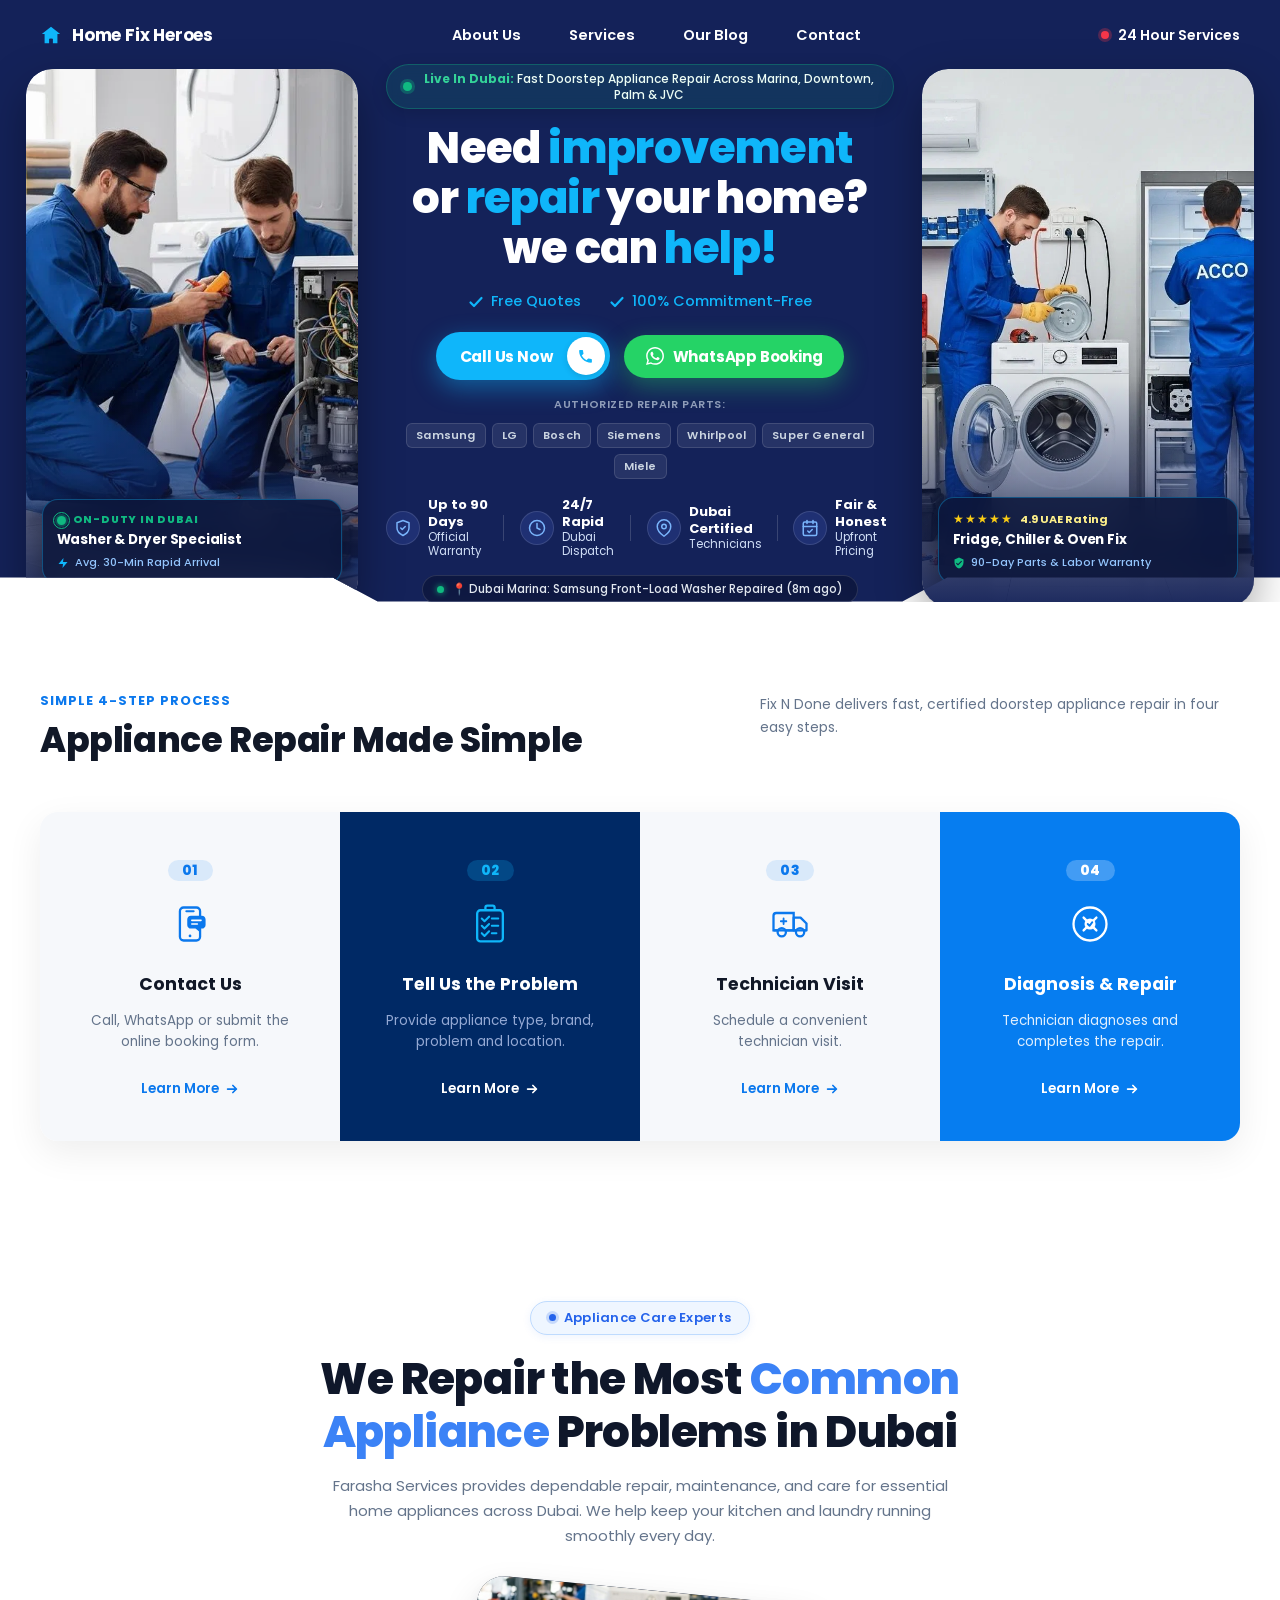
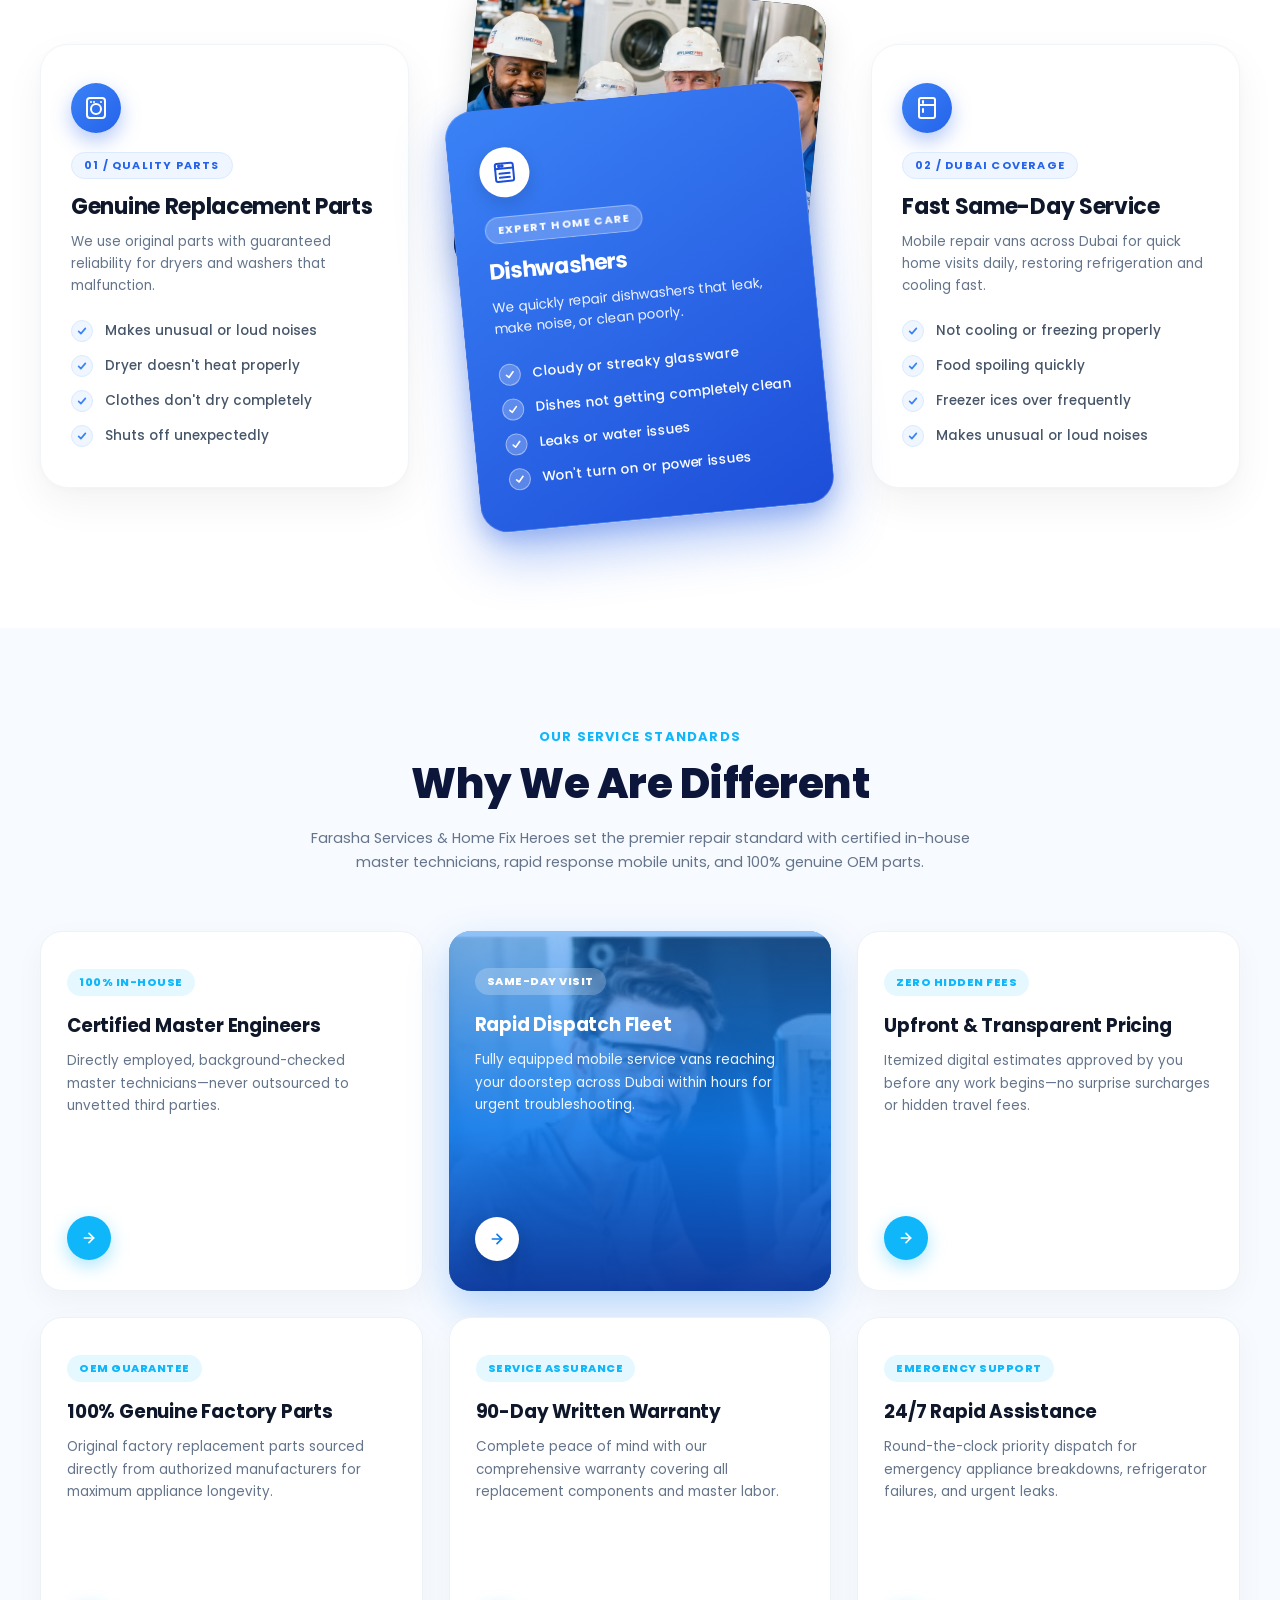
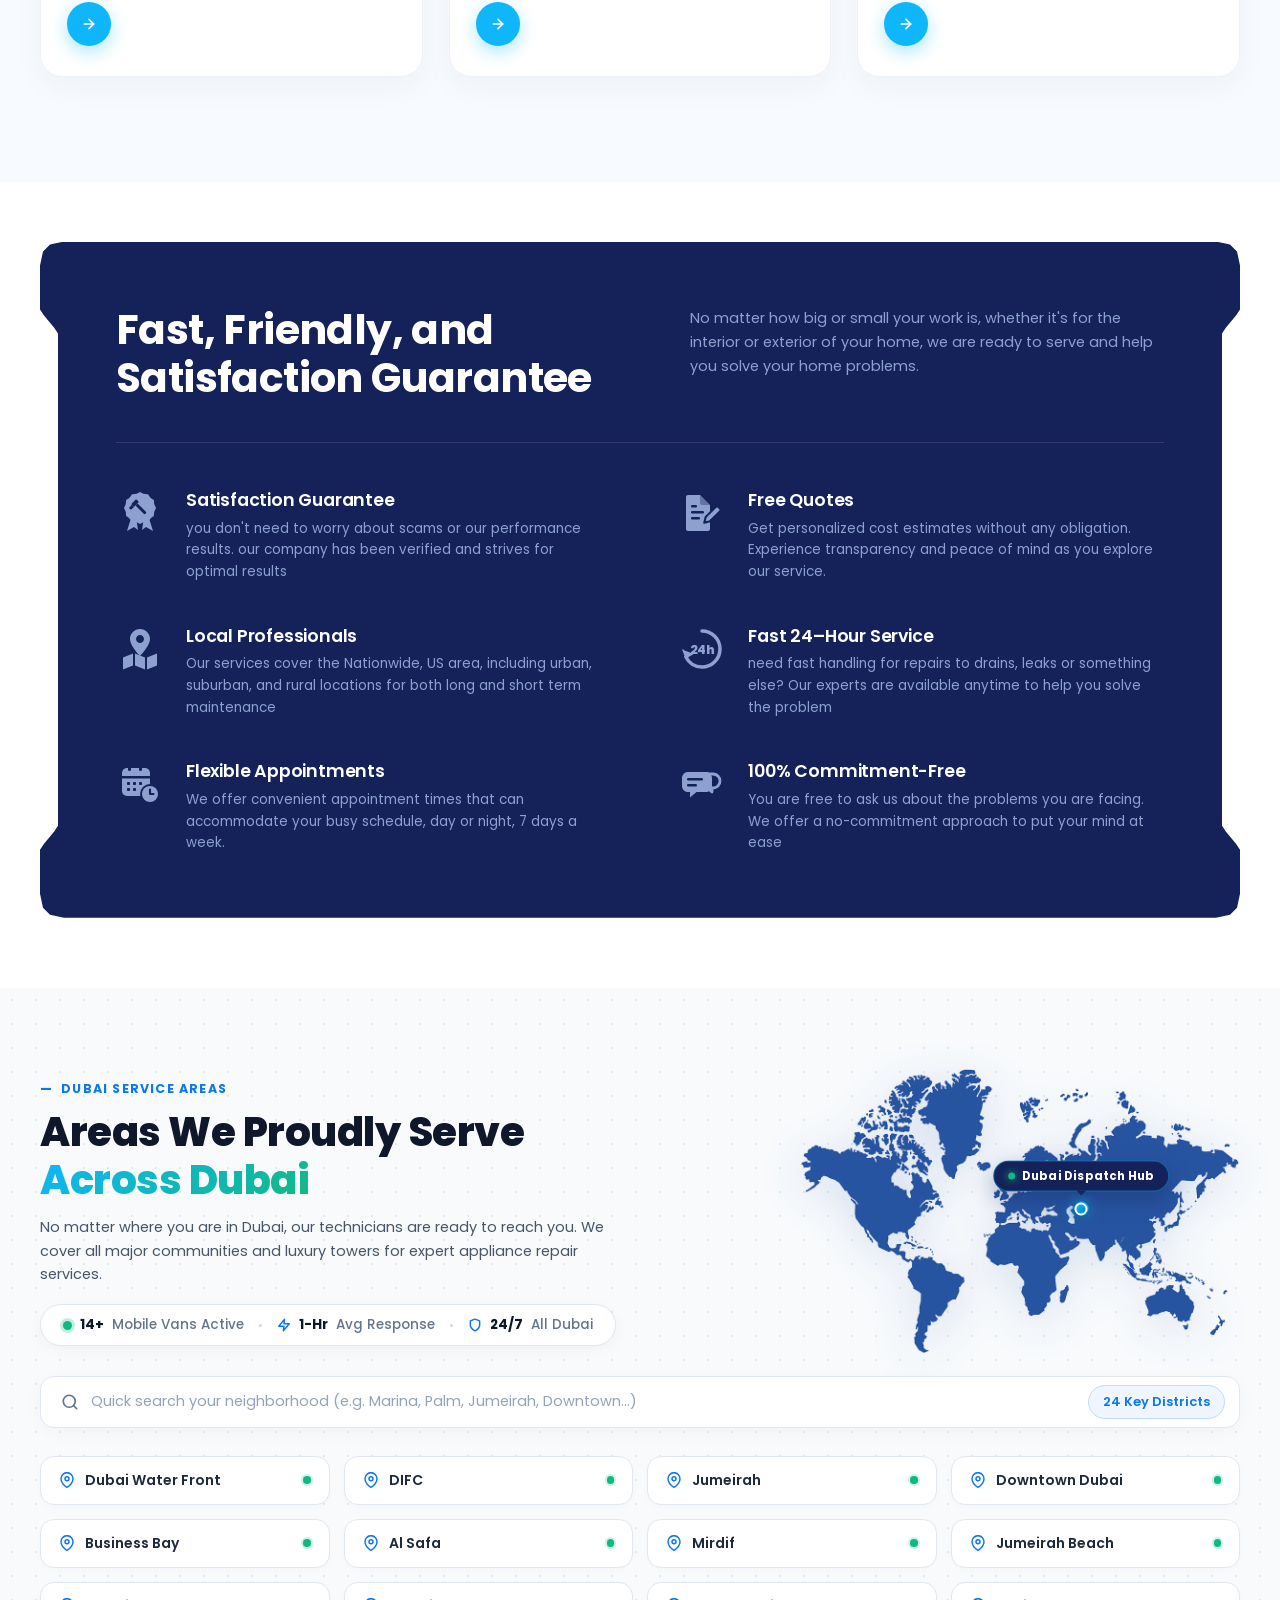
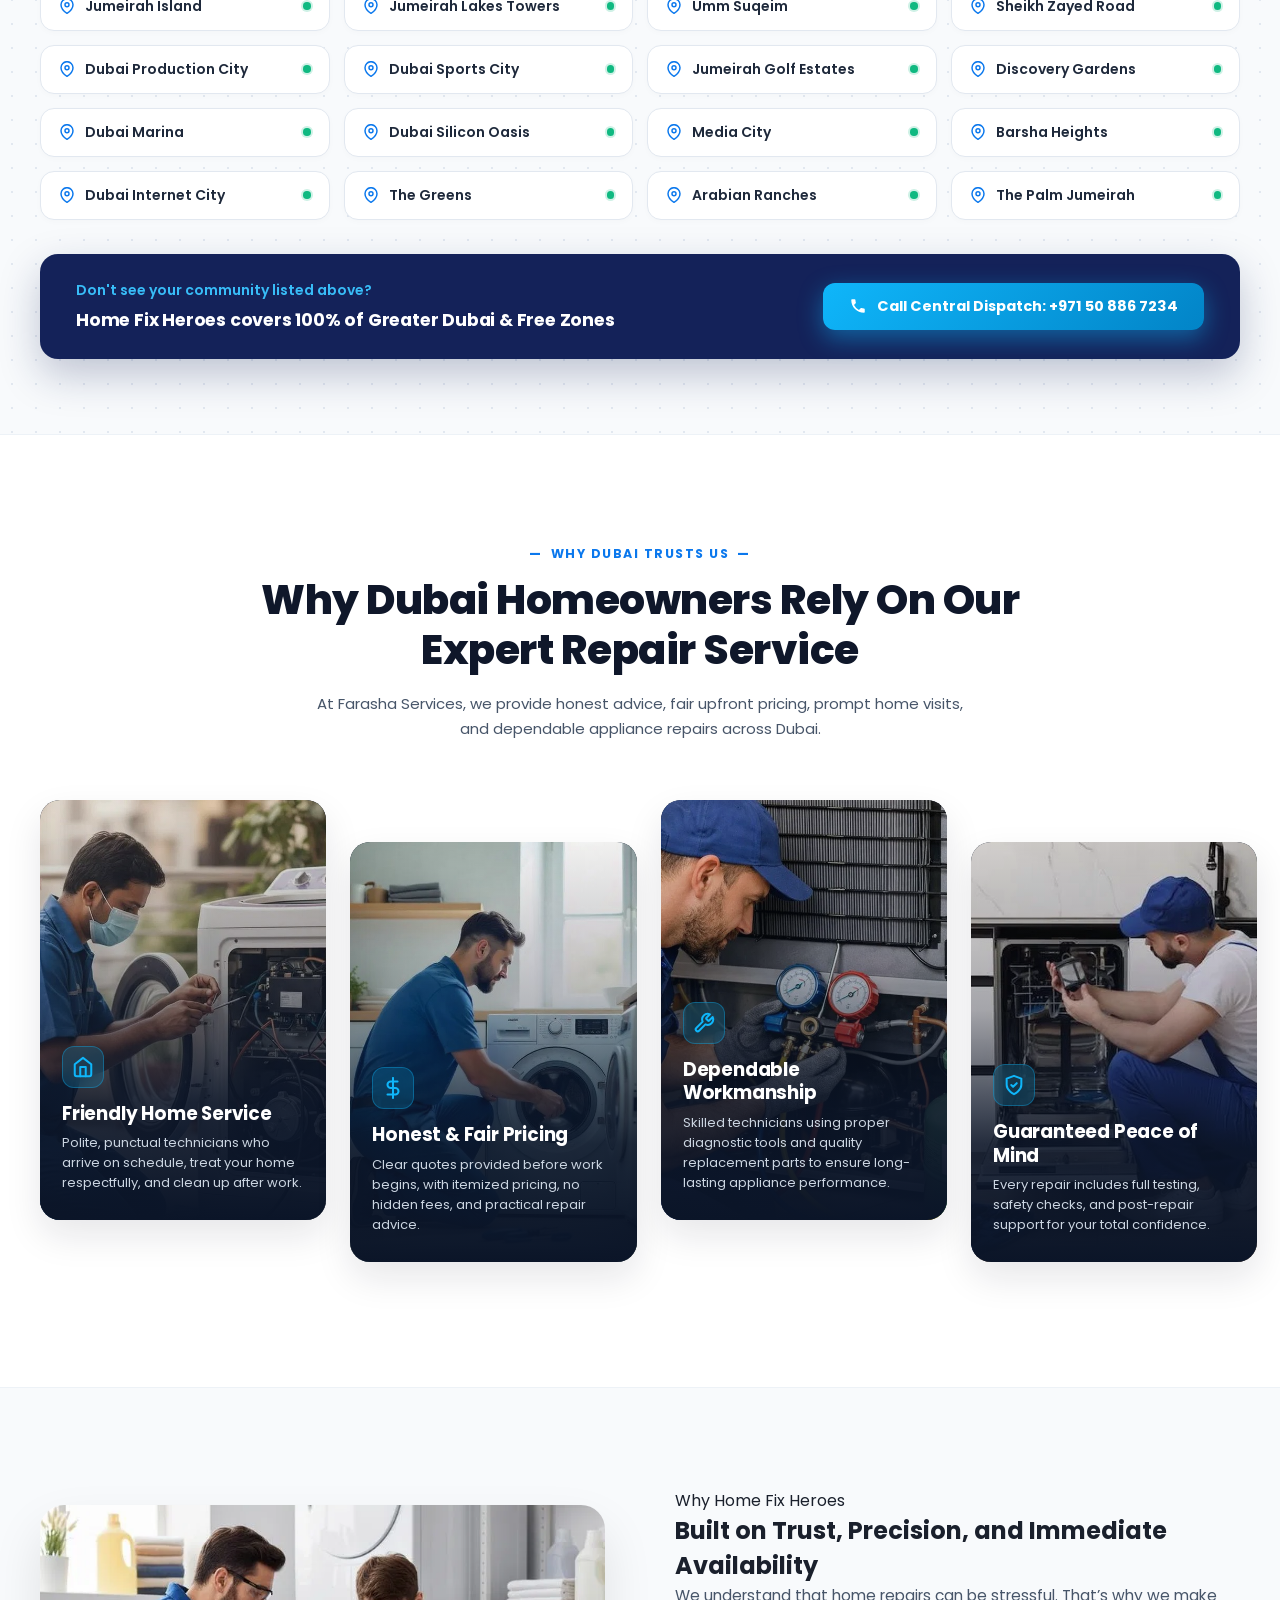
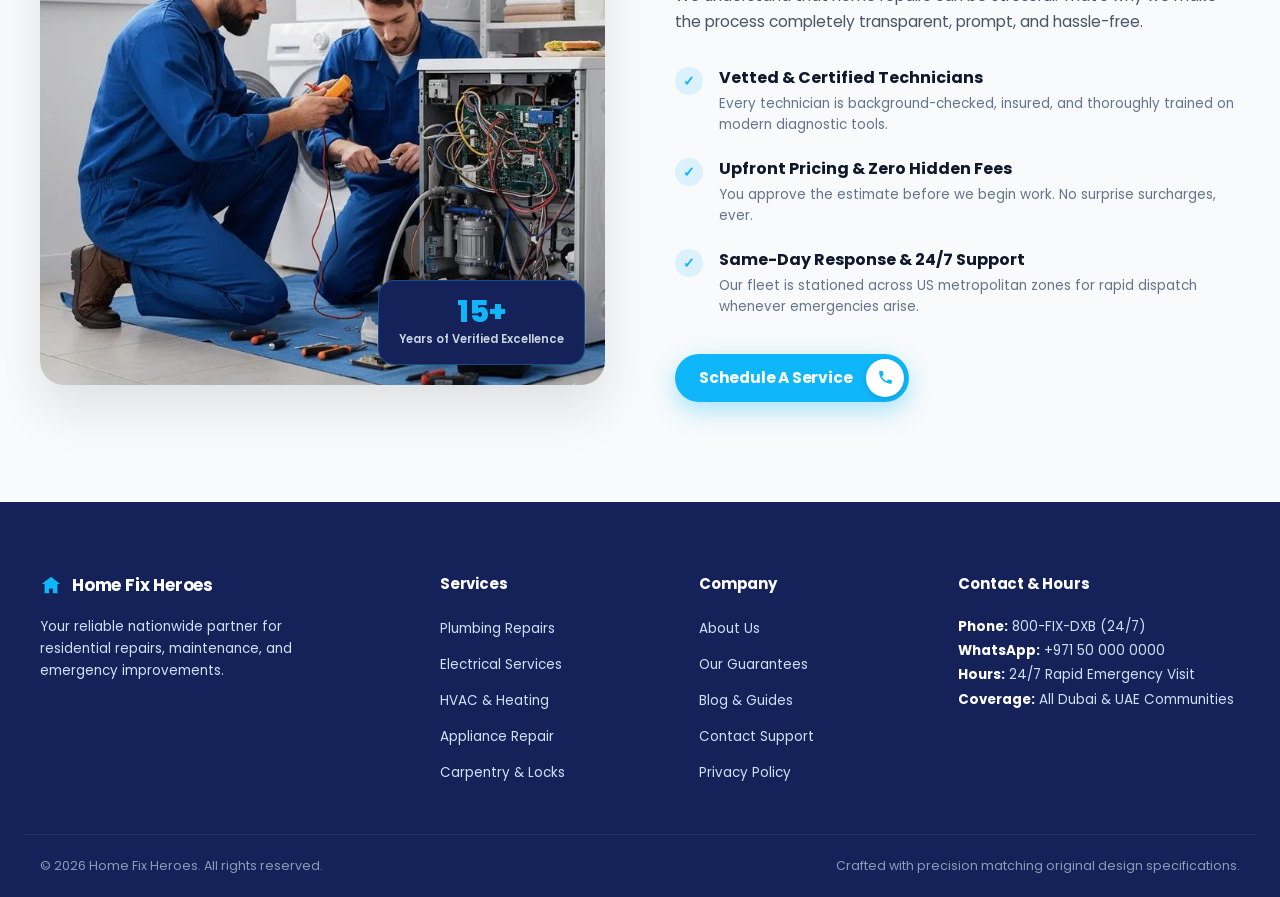
==== commit 34720deb: "Breathe life into hero section with dynamic Dubai local service elements, floating badges, WhatsApp " ====
--- a/index.html
+++ b/index.html
@@ -75,19 +75,28 @@
             alt="Technicians repairing washing machine appliance"
             class="worker-img"
           />
+          <!-- Dynamic Dubai Local Service Badge -->
+          <div class="hero-floating-badge badge-left">
+            <div class="badge-status-row">
+              <span class="live-radar-dot"></span>
+              <span class="badge-status-text">ON-DUTY IN DUBAI</span>
+            </div>
+            <div class="badge-title">Washer & Dryer Specialist</div>
+            <div class="badge-footer-tag">
+              <svg width="12" height="12" viewBox="0 0 24 24" fill="#0fb6fa"><path d="M13 2L3 14h9l-1 8 10-12h-9l1-8z"/></svg>
+              <span>Avg. 30-Min Rapid Arrival</span>
+            </div>
+          </div>
         </div>
       </aside>
 
       <!-- Center Hero Content -->
       <section class="hero-center">
-        <!-- Sub-tagline -->
-        <p class="tagline">
-          <span>Maintenances</span>
-          <span class="dot">•</span>
-          <span>Repairs</span>
-          <span class="dot">•</span>
-          <span>Improvements</span>
-        </p>
+        <!-- Live Dubai Dispatch Status Pill -->
+        <div class="dubai-dispatch-pill">
+          <span class="pulse-emerald"></span>
+          <span class="dispatch-txt"><strong>Live In Dubai:</strong> Fast Doorstep Appliance Repair Across Marina, Downtown, Palm & JVC</span>
+        </div>
 
         <!-- Main Headline -->
         <h1 class="main-heading">
@@ -112,9 +121,9 @@
           </div>
         </div>
 
-        <!-- Call Us Now Button -->
-        <div class="cta-wrapper">
-          <a href="tel:+18005550199" class="call-btn">
+        <!-- Dual Action CTAs: Direct Call & WhatsApp (Dubai Favorite) -->
+        <div class="hero-cta-group">
+          <a href="tel:+971500000000" class="call-btn">
             <span class="call-text">Call Us Now</span>
             <div class="phone-circle">
               <svg width="17" height="17" viewBox="0 0 24 24" fill="#0fb6fa">
@@ -122,6 +131,29 @@
               </svg>
             </div>
           </a>
+
+          <a href="https://wa.me/971500000000?text=Hello%20Farasha%20Services,%20I%20need%20an%20urgent%20home%20appliance%20repair%20in%20Dubai." target="_blank" rel="noopener" class="whatsapp-btn">
+            <span class="wa-icon-box">
+              <svg width="18" height="18" viewBox="0 0 24 24" fill="#ffffff">
+                <path d="M.057 24l1.687-6.163c-1.041-1.804-1.588-3.849-1.587-5.946.003-6.556 5.338-11.891 11.893-11.891 3.181.001 6.167 1.24 8.413 3.488 2.245 2.248 3.481 5.236 3.48 8.414-.003 6.557-5.338 11.892-11.893 11.892-1.99-.001-3.951-.5-5.688-1.448l-6.305 1.654zm6.597-3.807c1.676.995 3.276 1.591 5.392 1.592 5.448 0 9.886-4.434 9.889-9.885.002-5.462-4.415-9.89-9.881-9.892-5.452 0-9.887 4.434-9.889 9.884-.001 2.225.651 3.891 1.746 5.634l-.999 3.648 3.742-.981zm11.387-5.464c-.074-.124-.272-.198-.57-.347-.297-.149-1.758-.868-2.031-.967-.272-.099-.47-.149-.669.149-.198.297-.768.967-.941 1.165-.173.198-.347.223-.644.074-.297-.149-1.255-.462-2.39-1.475-.883-.788-1.48-1.761-1.653-2.059-.173-.297-.018-.458.13-.606.134-.133.297-.347.446-.521.151-.172.2-.296.3-.495.099-.198.05-.372-.025-.521-.075-.148-.669-1.611-.916-2.206-.242-.579-.487-.501-.669-.51l-.57-.01c-.198 0-.52.074-.792.372s-1.04 1.016-1.04 2.479 1.065 2.876 1.213 3.074c.149.198 2.095 3.2 5.076 4.487.709.306 1.263.489 1.694.626.712.226 1.36.194 1.872.118.571-.085 1.758-.719 2.006-1.413.248-.695.248-1.29.173-1.414z"/>
+              </svg>
+            </span>
+            <span class="wa-text">WhatsApp Booking</span>
+          </a>
+        </div>
+
+        <!-- Major Supported Brands in Dubai -->
+        <div class="hero-brands-bar">
+          <span class="brands-caption">Authorized Repair Parts:</span>
+          <div class="brands-marquee">
+            <span class="brand-badge">Samsung</span>
+            <span class="brand-badge">LG</span>
+            <span class="brand-badge">Bosch</span>
+            <span class="brand-badge">Siemens</span>
+            <span class="brand-badge">Whirlpool</span>
+            <span class="brand-badge">Super General</span>
+            <span class="brand-badge">Miele</span>
+          </div>
         </div>
 
         <!-- Hero Bottom Stats Bar (Inside Hero) -->
@@ -135,8 +167,8 @@
               </svg>
             </div>
             <div class="stat-labels">
-              <span class="stat-title">Satisfaction</span>
-              <span class="stat-subtitle">Guarantee</span>
+              <span class="stat-title">Up to 90 Days</span>
+              <span class="stat-subtitle">Official Warranty</span>
             </div>
           </div>
 
@@ -151,8 +183,8 @@
               </svg>
             </div>
             <div class="stat-labels">
-              <span class="stat-title">24H</span>
-              <span class="stat-subtitle">Availability</span>
+              <span class="stat-title">24/7 Rapid</span>
+              <span class="stat-subtitle">Dubai Dispatch</span>
             </div>
           </div>
 
@@ -167,8 +199,8 @@
               </svg>
             </div>
             <div class="stat-labels">
-              <span class="stat-title">Local US</span>
-              <span class="stat-subtitle">Professional</span>
+              <span class="stat-title">Dubai Certified</span>
+              <span class="stat-subtitle">Technicians</span>
             </div>
           </div>
 
@@ -186,10 +218,16 @@
               </svg>
             </div>
             <div class="stat-labels">
-              <span class="stat-title">Flexible</span>
-              <span class="stat-subtitle">Appointments</span>
-            </div>
-          </div>
+              <span class="stat-title">Fair & Honest</span>
+              <span class="stat-subtitle">Upfront Pricing</span>
+            </div>
+          </div>
+        </div>
+
+        <!-- Live Dubai Booking Social Proof -->
+        <div class="hero-live-ticker" id="heroLiveTicker">
+          <span class="live-blink-dot"></span>
+          <span class="ticker-content" id="tickerText">📍 Dubai Marina: Samsung Front-Load Washer Repaired (8m ago)</span>
         </div>
 
       </section>
@@ -202,6 +240,18 @@
             alt="Technicians repairing refrigerator and appliances"
             class="worker-img"
           />
+          <!-- Dynamic Dubai Local Service Badge -->
+          <div class="hero-floating-badge badge-right">
+            <div class="badge-rating-row">
+              <span class="badge-stars">★★★★★</span>
+              <span class="badge-score">4.9 UAE Rating</span>
+            </div>
+            <div class="badge-title">Fridge, Chiller & Oven Fix</div>
+            <div class="badge-footer-tag">
+              <svg width="12" height="12" viewBox="0 0 24 24" fill="#10b981"><path d="M12 1L3 5v6c0 5.55 3.84 10.74 9 12 5.16-1.26 9-6.45 9-12V5l-9-4zm-2 16l-4-4 1.41-1.41L10 14.17l6.59-6.59L18 9l-8 8z"/></svg>
+              <span>90-Day Parts & Labor Warranty</span>
+            </div>
+          </div>
         </div>
       </aside>
 
@@ -454,7 +504,7 @@
           <!-- Back Photo Card (Tilted Behind) -->
           <div class="team-photo-card">
             <img
-              src="images/team-technicians-exact.png"
+              src="images/team-technicians-card.jpg"
               alt="Professional certified technicians in helmets"
               class="team-photo-img"
             />
@@ -463,11 +513,11 @@
           <!-- Front Blue Card (Dishwashers) -->
           <div class="problem-card problem-card-front">
             <div class="problem-icon-badge badge-white">
-              <svg width="24" height="24" viewBox="0 0 24 24" fill="none" stroke="#1e293b" stroke-width="2" stroke-linecap="round" stroke-linejoin="round">
+              <svg width="24" height="24" viewBox="0 0 24 24" fill="none" stroke="#1d4ed8" stroke-width="2" stroke-linecap="round" stroke-linejoin="round">
                 <rect x="3" y="3" width="18" height="18" rx="2" />
                 <line x1="3" y1="8" x2="21" y2="8" />
-                <circle cx="7" cy="5.5" r="0.8" fill="#1e293b" />
-                <circle cx="10" cy="5.5" r="0.8" fill="#1e293b" />
+                <circle cx="7" cy="5.5" r="0.8" fill="#1d4ed8" />
+                <circle cx="10" cy="5.5" r="0.8" fill="#1d4ed8" />
                 <line x1="7" y1="13" x2="17" y2="13" />
                 <line x1="7" y1="17" x2="17" y2="17" />
               </svg>
@@ -566,148 +616,6 @@
   </section>
 
   <!-- ═══════════════════════════════════════════════════
-       APPLIANCE PROBLEMS / SERVICES (Exact 3-Card Stack Design from Screenshot)
-  ═══════════════════════════════════════════════════ -->
-  <section class="problems-section" id="services">
-    <div class="content-wrapper">
-      <!-- Section Header -->
-      <div class="section-center-header">
-        <span class="header-pill-tag">Appliance Care Experts</span>
-        <h2 class="problems-main-title">
-          We Repair the Most <span class="highlight-blue">Common</span><br />
-          <span class="highlight-blue">Appliance</span> Problems
-        </h2>
-        <p class="problems-subtitle">
-          Farasha Services provides dependable repair, maintenance, and care for essential home appliances across Dubai. We help keep your kitchen and laundry running smoothly every day.
-        </p>
-      </div>
-
-      <!-- 3 Cards Layout with Stacked Tilted Center Card -->
-      <div class="problems-cards-grid">
-
-        <!-- Card 1: 01 / QUALITY PARTS (Left White Card) -->
-        <div class="problem-card problem-card-white">
-          <div class="card-icon-circle icon-blue">
-            <svg width="22" height="22" viewBox="0 0 24 24" fill="none" stroke="currentColor" stroke-width="2" stroke-linecap="round" stroke-linejoin="round">
-              <circle cx="12" cy="12" r="9"/>
-              <path d="M12 3v18M3 12h18"/>
-            </svg>
-          </div>
-          <span class="card-step-badge">01 / QUALITY PARTS</span>
-          <h3 class="problem-card-title">Dryers & Laundry</h3>
-          <p class="problem-card-desc">
-            If your dryer or washer isn't working, we quickly diagnose the issue using genuine replacement parts with guaranteed reliability.
-          </p>
-
-          <ul class="problem-check-list">
-            <li>
-              <span class="check-circle blue-check">✓</span>
-              <span>Makes unusual or loud noises</span>
-            </li>
-            <li>
-              <span class="check-circle blue-check">✓</span>
-              <span>Dryer doesn't heat properly</span>
-            </li>
-            <li>
-              <span class="check-circle blue-check">✓</span>
-              <span>Clothes don't dry completely</span>
-            </li>
-            <li>
-              <span class="check-circle blue-check">✓</span>
-              <span>Shuts off unexpectedly mid-cycle</span>
-            </li>
-          </ul>
-        </div>
-
-        <!-- Center Card Stack (Back Image Card + Front Tilted Blue Card) -->
-        <div class="center-card-stack">
-          
-          <!-- The Back Image Card (Peeks out from behind at top) -->
-          <div class="back-image-card">
-            <img
-              src="images/team-technicians-card.jpg"
-              alt="Certified Appliance Repair Technicians Dubai"
-              class="back-team-img"
-            />
-            <div class="back-image-overlay"></div>
-          </div>
-
-          <!-- The Front Blue Tilted Card -->
-          <div class="problem-card problem-card-blue front-tilted-card">
-            <div class="card-icon-circle icon-white">
-              <svg width="22" height="22" viewBox="0 0 24 24" fill="none" stroke="#1d4ed8" stroke-width="2" stroke-linecap="round" stroke-linejoin="round">
-                <rect x="3" y="4" width="18" height="16" rx="3"/>
-                <path d="M7 8h10M7 12h10M7 16h6"/>
-              </svg>
-            </div>
-            <span class="card-step-badge white-badge">EXPERT HOME SERVICE</span>
-            <h3 class="problem-card-title white-text">Dishwashers</h3>
-            <p class="problem-card-desc white-desc">
-              We quickly repair dishwashers that leak, make noise, or clean poorly, restoring your kitchen appliances to peak performance.
-            </p>
-
-            <ul class="problem-check-list">
-              <li>
-                <span class="check-circle white-check">✓</span>
-                <span>Cloudy or streaky glassware</span>
-              </li>
-              <li>
-                <span class="check-circle white-check">✓</span>
-                <span>Dishes not getting completely clean</span>
-              </li>
-              <li>
-                <span class="check-circle white-check">✓</span>
-                <span>Leaks or standing water issues</span>
-              </li>
-              <li>
-                <span class="check-circle white-check">✓</span>
-                <span>Won't turn on or power issues</span>
-              </li>
-            </ul>
-          </div>
-
-        </div>
-
-        <!-- Card 3: 02 / DUBAI COVERAGE (Right White Card) -->
-        <div class="problem-card problem-card-white">
-          <div class="card-icon-circle icon-blue">
-            <svg width="22" height="22" viewBox="0 0 24 24" fill="none" stroke="currentColor" stroke-width="2" stroke-linecap="round" stroke-linejoin="round">
-              <path d="M5 2h14a2 2 0 0 1 2 2v16a2 2 0 0 1-2 2H5a2 2 0 0 1-2-2V4a2 2 0 0 1 2-2z"/>
-              <line x1="5" y1="10" x2="19" y2="10"/>
-              <line x1="10" y1="14" x2="10" y2="18"/>
-            </svg>
-          </div>
-          <span class="card-step-badge">02 / DUBAI COVERAGE</span>
-          <h3 class="problem-card-title">Refrigerators & Freezers</h3>
-          <p class="problem-card-desc">
-            Mobile repair vans across Dubai for quick home visits daily, fixing refrigerators and freezers that don't cool, make noise, or leak.
-          </p>
-
-          <ul class="problem-check-list">
-            <li>
-              <span class="check-circle blue-check">✓</span>
-              <span>Not cooling or freezing properly</span>
-            </li>
-            <li>
-              <span class="check-circle blue-check">✓</span>
-              <span>Food spoiling quickly</span>
-            </li>
-            <li>
-              <span class="check-circle blue-check">✓</span>
-              <span>Freezer ices over frequently</span>
-            </li>
-            <li>
-              <span class="check-circle blue-check">✓</span>
-              <span>Makes unusual or loud noises</span>
-            </li>
-          </ul>
-        </div>
-
-      </div>
-    </div>
-  </section>
-
-  <!-- ═══════════════════════════════════════════════════
        OUR SERVICE STANDARDS: WHY WE ARE DIFFERENT SECTION
        (Exact Card Design with Featured Blue Photo Card)
   ═══════════════════════════════════════════════════ -->
@@ -1632,10 +1540,10 @@
 
       <div class="footer-col">
         <h4>Contact & Hours</h4>
-        <p class="contact-line"><strong>Phone:</strong> 1-800-555-0199</p>
-        <p class="contact-line"><strong>Email:</strong> help@homefixheroes.com</p>
-        <p class="contact-line"><strong>Hours:</strong> 24/7 Emergency Dispatch</p>
-        <p class="contact-line"><strong>Coverage:</strong> All US Metro Regions</p>
+        <p class="contact-line"><strong>Phone:</strong> 800-FIX-DXB (24/7)</p>
+        <p class="contact-line"><strong>WhatsApp:</strong> +971 50 000 0000</p>
+        <p class="contact-line"><strong>Hours:</strong> 24/7 Rapid Emergency Visit</p>
+        <p class="contact-line"><strong>Coverage:</strong> All Dubai & UAE Communities</p>
       </div>
     </div>
 
--- a/style.css
+++ b/style.css
@@ -54,12 +54,12 @@
   background-color: var(--navy-hero);
   position: relative;
   width: 100%;
-  min-height: clamp(560px, 52vw, 760px);
-  height: clamp(560px, 52vw, 760px);
+  min-height: clamp(510px, 47vw, 690px);
+  height: clamp(510px, 47vw, 690px);
   display: flex;
   flex-direction: column;
   justify-content: space-between;
-  padding-bottom: 22px;
+  padding-bottom: 18px;
   /* Stepped notch matching exact reference geometry aligned with wider cards */
   clip-path: polygon(
     0 0,
@@ -76,15 +76,15 @@
 /* ─── Top Navigation ────────────────────────────── */
 .navbar {
   width: 100%;
-  padding: 22px 0 10px;
+  padding: 22px 24px 10px;
   flex-shrink: 0;
 }
 
 .nav-inner {
   width: 100%;
-  max-width: 1540px;
+  max-width: 1200px;
   margin: 0 auto;
-  padding: 0 clamp(20px, 3.5vw, 50px);
+  padding: 0;
   display: flex;
   align-items: center;
   justify-content: space-between;
@@ -278,6 +278,119 @@
   object-position: 65% center;
 }
 
+/* Card Float Animation Physics */
+.hero-side-card.card-left .card-frame {
+  animation: heroFloatLeft 6.5s ease-in-out infinite alternate;
+}
+
+.hero-side-card.card-right .card-frame {
+  animation: heroFloatRight 7.5s ease-in-out infinite 1s alternate;
+}
+
+@keyframes heroFloatLeft {
+  0% { transform: translateY(0); }
+  100% { transform: translateY(-7px); }
+}
+
+@keyframes heroFloatRight {
+  0% { transform: translateY(0); }
+  100% { transform: translateY(-8px); }
+}
+
+/* Floating Local Service Badges on Hero Cards */
+.hero-floating-badge {
+  position: absolute;
+  bottom: 22px;
+  left: 16px;
+  right: 16px;
+  background: rgba(12, 22, 59, 0.88);
+  backdrop-filter: blur(14px);
+  -webkit-backdrop-filter: blur(14px);
+  border: 1px solid rgba(15, 182, 250, 0.35);
+  border-radius: 16px;
+  padding: 12px 14px;
+  box-shadow: 0 14px 34px rgba(0, 0, 0, 0.45);
+  z-index: 5;
+  text-align: left;
+  pointer-events: none;
+  transition: transform 0.3s ease;
+}
+
+.card-frame:hover .hero-floating-badge {
+  transform: translateY(-2px);
+  border-color: rgba(15, 182, 250, 0.6);
+}
+
+.badge-status-row,
+.badge-rating-row {
+  display: flex;
+  align-items: center;
+  gap: 7px;
+  margin-bottom: 4px;
+}
+
+.live-radar-dot {
+  width: 9px;
+  height: 9px;
+  background-color: #10b981;
+  border-radius: 50%;
+  display: inline-block;
+  position: relative;
+  box-shadow: 0 0 0 2px rgba(16, 185, 129, 0.3);
+}
+
+.live-radar-dot::after {
+  content: '';
+  position: absolute;
+  inset: -4px;
+  border-radius: 50%;
+  border: 1.5px solid #10b981;
+  animation: radarRing 2s cubic-bezier(0, 0.2, 0.8, 1) infinite;
+}
+
+@keyframes radarRing {
+  0% { transform: scale(0.6); opacity: 1; }
+  100% { transform: scale(2.2); opacity: 0; }
+}
+
+.badge-status-text {
+  font-size: 10.5px;
+  font-weight: 800;
+  letter-spacing: 0.8px;
+  color: #10b981;
+  text-transform: uppercase;
+}
+
+.badge-stars {
+  color: #facc15;
+  font-size: 12px;
+  letter-spacing: 1px;
+}
+
+.badge-score {
+  font-size: 11px;
+  font-weight: 700;
+  color: #fef08a;
+}
+
+.badge-title {
+  color: #ffffff;
+  font-size: 13.5px;
+  font-weight: 700;
+  line-height: 1.25;
+  letter-spacing: -0.2px;
+  margin-bottom: 5px;
+}
+
+.badge-footer-tag {
+  display: flex;
+  align-items: center;
+  gap: 6px;
+  color: #93c5fd;
+  font-size: 11px;
+  font-weight: 500;
+}
+
 /* Center Hero Content */
 .hero-center {
   flex: 1;
@@ -291,7 +404,56 @@
   padding: 6px 10px 12px;
 }
 
-/* Tagline */
+/* Live Dubai Dispatch Pill */
+.dubai-dispatch-pill {
+  display: inline-flex;
+  align-items: center;
+  gap: 9px;
+  background: rgba(16, 185, 129, 0.12);
+  border: 1px solid rgba(16, 185, 129, 0.32);
+  padding: 6px 16px;
+  border-radius: 9999px;
+  color: #d1fae5;
+  font-size: 12px;
+  font-weight: 500;
+  margin-top: auto;
+  margin-bottom: 14px;
+  backdrop-filter: blur(8px);
+  box-shadow: 0 4px 16px rgba(0, 0, 0, 0.15);
+  animation: dispatchGlow 4s ease-in-out infinite alternate;
+}
+
+@keyframes dispatchGlow {
+  0% { border-color: rgba(16, 185, 129, 0.28); }
+  100% { border-color: rgba(16, 185, 129, 0.55); box-shadow: 0 4px 20px rgba(16, 185, 129, 0.2); }
+}
+
+.pulse-emerald {
+  width: 8.5px;
+  height: 8.5px;
+  border-radius: 50%;
+  background-color: #10b981;
+  box-shadow: 0 0 0 3px rgba(16, 185, 129, 0.3);
+  animation: pulse-emerald-glow 2s infinite ease-in-out;
+  flex-shrink: 0;
+}
+
+@keyframes pulse-emerald-glow {
+  0%, 100% { box-shadow: 0 0 0 3px rgba(16, 185, 129, 0.35); transform: scale(1); }
+  50% { box-shadow: 0 0 0 6px rgba(16, 185, 129, 0.1); transform: scale(1.15); }
+}
+
+.dispatch-txt {
+  color: #ecfdf5;
+  line-height: 1.3;
+}
+
+.dispatch-txt strong {
+  color: #34d399;
+  font-weight: 700;
+}
+
+/* Tagline fallback */
 .tagline {
   display: flex;
   align-items: center;
@@ -331,7 +493,7 @@
   align-items: center;
   justify-content: center;
   gap: 28px;
-  margin-bottom: 22px;
+  margin-bottom: 20px;
 }
 
 .perk-item {
@@ -349,9 +511,14 @@
   flex-shrink: 0;
 }
 
-/* Call Us Now Button */
-.cta-wrapper {
-  margin-bottom: clamp(24px, 3.5vw, 44px);
+/* Dual Hero CTAs */
+.hero-cta-group {
+  display: flex;
+  align-items: center;
+  justify-content: center;
+  gap: 14px;
+  margin-bottom: 16px;
+  flex-wrap: wrap;
 }
 
 .call-btn {
@@ -359,7 +526,7 @@
   align-items: center;
   background-color: var(--sky-blue);
   border-radius: 9999px;
-  padding: 5px 5px 5px 26px;
+  padding: 5px 5px 5px 24px;
   box-shadow: 0 8px 24px rgba(15, 182, 250, 0.42);
   transition: transform var(--transition), box-shadow var(--transition), background-color var(--transition);
   cursor: pointer;
@@ -373,6 +540,125 @@
 
 .call-btn:active {
   transform: translateY(0) scale(0.99);
+}
+
+.whatsapp-btn {
+  display: inline-flex;
+  align-items: center;
+  gap: 9px;
+  background-color: #25d366;
+  color: #ffffff;
+  border-radius: 9999px;
+  padding: 10px 22px;
+  font-size: 15px;
+  font-weight: 700;
+  letter-spacing: -0.2px;
+  box-shadow: 0 8px 24px rgba(37, 211, 102, 0.38);
+  transition: transform var(--transition), box-shadow var(--transition), background-color var(--transition);
+  cursor: pointer;
+}
+
+.whatsapp-btn:hover {
+  background-color: #20ba59;
+  transform: translateY(-2px) scale(1.02);
+  box-shadow: 0 12px 28px rgba(37, 211, 102, 0.52);
+  color: #ffffff;
+}
+
+.whatsapp-btn:active {
+  transform: translateY(0) scale(0.99);
+}
+
+.wa-icon-box {
+  display: flex;
+  align-items: center;
+  justify-content: center;
+}
+
+.wa-text {
+  color: #ffffff;
+  font-weight: 700;
+}
+
+/* Major Supported Brands Bar */
+.hero-brands-bar {
+  display: flex;
+  align-items: center;
+  justify-content: center;
+  gap: 10px;
+  margin-bottom: 18px;
+  flex-wrap: wrap;
+}
+
+.brands-caption {
+  font-size: 11px;
+  color: var(--tagline-color);
+  font-weight: 600;
+  text-transform: uppercase;
+  letter-spacing: 0.6px;
+}
+
+.brands-marquee {
+  display: flex;
+  align-items: center;
+  gap: 6px;
+  flex-wrap: wrap;
+  justify-content: center;
+}
+
+.brand-badge {
+  font-size: 11px;
+  font-weight: 600;
+  color: #cbd5e1;
+  background: rgba(255, 255, 255, 0.08);
+  border: 1px solid rgba(255, 255, 255, 0.12);
+  padding: 3px 9px;
+  border-radius: 6px;
+  letter-spacing: 0.2px;
+  transition: background 0.2s, color 0.2s, border-color 0.2s;
+}
+
+.brand-badge:hover {
+  background: rgba(15, 182, 250, 0.2);
+  color: #ffffff;
+  border-color: rgba(15, 182, 250, 0.4);
+}
+
+/* Live Dubai Booking Social Proof */
+.hero-live-ticker {
+  display: inline-flex;
+  align-items: center;
+  gap: 8px;
+  background: rgba(12, 22, 59, 0.76);
+  border: 1px solid rgba(255, 255, 255, 0.12);
+  padding: 5px 14px;
+  border-radius: 9999px;
+  font-size: 11.5px;
+  color: #cbd5e1;
+  backdrop-filter: blur(8px);
+  margin-top: 6px;
+  margin-bottom: 2px;
+  transition: opacity 0.4s ease, transform 0.4s ease;
+}
+
+.live-blink-dot {
+  width: 7px;
+  height: 7px;
+  border-radius: 50%;
+  background-color: #10b981;
+  box-shadow: 0 0 6px #10b981;
+  animation: blinkLive 1.4s infinite;
+  flex-shrink: 0;
+}
+
+@keyframes blinkLive {
+  0%, 100% { opacity: 1; }
+  50% { opacity: 0.3; }
+}
+
+.ticker-content {
+  color: #e2e8f0;
+  font-weight: 500;
 }
 
 .call-text {
@@ -647,26 +933,54 @@
 }
 
 /* ═══════════════════════════════════════════════════
-   COMMON APPLIANCE PROBLEMS SECTION (Exact Design)
+   COMMON APPLIANCE PROBLEMS SECTION (Exact Design from Reference media_1790058870266.png)
 ═══════════════════════════════════════════════════ */
 .problems-section {
-  padding: 95px 24px 105px;
+  padding: 100px 24px 110px;
   background-color: #ffffff;
+  position: relative;
   overflow: hidden;
 }
 
 .problems-header {
   text-align: center;
-  max-width: 680px;
+  max-width: 720px;
   margin: 0 auto 65px;
 }
 
+.problems-pill-tag {
+  display: inline-flex;
+  align-items: center;
+  gap: 8px;
+  padding: 6px 18px;
+  background-color: #eff6ff;
+  border: 1px solid #bfdbfe;
+  border-radius: 9999px;
+  font-size: 13px;
+  font-weight: 600;
+  color: #2563eb;
+  letter-spacing: 0.3px;
+  margin-bottom: 18px;
+  box-shadow: 0 2px 8px rgba(37, 99, 235, 0.08);
+}
+
+.problems-pill-tag::before {
+  content: "";
+  width: 7px;
+  height: 7px;
+  border-radius: 50%;
+  background-color: #2563eb;
+  display: inline-block;
+  box-shadow: 0 0 0 3px rgba(37, 99, 235, 0.2);
+}
+
 .problems-title {
-  font-size: clamp(28px, 3.4vw, 42px);
+  font-size: clamp(30px, 3.6vw, 44px);
   font-weight: 800;
-  color: #111827;
-  line-height: 1.25;
-  letter-spacing: -0.5px;
+  color: #0f172a;
+  line-height: 1.2;
+  letter-spacing: -0.6px;
+  margin-bottom: 16px;
 }
 
 .highlight-blue-text {
@@ -678,71 +992,104 @@
   font-size: 15px;
   color: #64748b;
   line-height: 1.65;
-  margin-top: 14px;
+  max-width: 620px;
+  margin: 0 auto;
 }
 
 /* 3-Column Grid */
 .problems-grid {
   display: grid;
-  grid-template-columns: 1fr 1.15fr 1fr;
+  grid-template-columns: 1fr 1.08fr 1fr;
   align-items: center;
   gap: 32px;
-  max-width: 1180px;
+  width: 100%;
+  max-width: 1200px;
   margin: 0 auto;
+  position: relative;
 }
 
 /* General Problem Card */
 .problem-card {
-  border-radius: 24px;
-  padding: 38px 30px 42px;
-  transition: transform var(--transition), box-shadow var(--transition);
-}
-
+  border-radius: 28px;
+  padding: 38px 30px 40px;
+  transition: all 0.35s cubic-bezier(0.16, 1, 0.3, 1);
+  position: relative;
+}
+
+/* Left & Right White Cards */
 .problem-card-white {
   background-color: #ffffff;
-  border: 1px solid #eef2f7;
-  box-shadow: 0 10px 32px rgba(0, 0, 0, 0.05);
+  border: 1px solid #f1f5f9;
+  box-shadow: 0 16px 40px rgba(15, 23, 42, 0.05), 0 2px 8px rgba(15, 23, 42, 0.02);
 }
 
 .problem-card-white:hover {
   transform: translateY(-6px);
-  box-shadow: 0 20px 44px rgba(0, 0, 0, 0.09);
+  box-shadow: 0 24px 50px rgba(15, 23, 42, 0.09), 0 4px 14px rgba(15, 23, 42, 0.03);
 }
 
 /* Icon Badges */
 .problem-icon-badge {
-  width: 48px;
-  height: 48px;
+  width: 50px;
+  height: 50px;
   border-radius: 50%;
   display: flex;
   align-items: center;
   justify-content: center;
-  margin-bottom: 22px;
+  margin-bottom: 18px;
+  transition: transform 0.3s ease;
 }
 
 .badge-blue {
-  background-color: #3b82f6;
-  box-shadow: 0 6px 18px rgba(59, 130, 246, 0.35);
+  background: linear-gradient(135deg, #3b82f6 0%, #2563eb 100%);
+  box-shadow: 0 8px 20px rgba(37, 99, 235, 0.35);
 }
 
 .badge-white {
-  background-color: #ffffff;
-  box-shadow: 0 4px 14px rgba(0, 0, 0, 0.12);
+  background: #ffffff;
+  box-shadow: 0 6px 18px rgba(0, 0, 0, 0.12);
+}
+
+.problem-card:hover .problem-icon-badge {
+  transform: scale(1.08);
+}
+
+/* Step Badges / Pills */
+.card-step-pill {
+  display: inline-block;
+  font-size: 11px;
+  font-weight: 700;
+  letter-spacing: 1.2px;
+  text-transform: uppercase;
+  color: #2563eb;
+  background-color: #eff6ff;
+  border: 1px solid #dbeafe;
+  padding: 4px 12px;
+  border-radius: 9999px;
+  margin-bottom: 14px;
+}
+
+.pill-white {
+  color: #ffffff;
+  background-color: rgba(255, 255, 255, 0.22);
+  border: 1px solid rgba(255, 255, 255, 0.35);
+  backdrop-filter: blur(8px);
 }
 
 /* Titles & Descriptions */
 .problem-card-title {
-  font-size: 21px;
+  font-size: 22px;
   font-weight: 700;
-  color: #111827;
-  letter-spacing: -0.2px;
+  color: #0f172a;
+  letter-spacing: -0.3px;
+  line-height: 1.3;
   margin-bottom: 10px;
 }
 
 .problem-card-desc {
   font-size: 13.5px;
   color: #64748b;
-  line-height: 1.55;
+  line-height: 1.6;
   margin-bottom: 24px;
 }
 
@@ -757,7 +1104,7 @@
 .problem-checklist li {
   display: flex;
   align-items: center;
-  gap: 10px;
+  gap: 12px;
   font-size: 13.5px;
   color: #475569;
   font-weight: 500;
@@ -775,70 +1122,81 @@
   flex-shrink: 0;
 }
 
-/* Center Column Overlapping Group */
+/* ═══════════════════════════════════════════════════
+   CENTER COLUMN: TILTED BACK PHOTO + FRONT BLUE CARD
+   (Exact Match to Reference Screenshot media_1790058870266.png)
+═══════════════════════════════════════════════════ */
 .problem-center-col {
   position: relative;
   display: flex;
   flex-direction: column;
   align-items: center;
-  padding-top: 50px;
-}
-
-/* Back Photo Card */
+  padding-top: 82px; /* Space for the photo card peeking out at top */
+  z-index: 4;
+}
+
+/* Back Photo Card (Tilted Clockwise Behind) */
 .team-photo-card {
   position: absolute;
-  top: 0;
+  top: -24px;
   left: 50%;
-  transform: translateX(-50%) rotate(-6deg);
-  width: 310px;
-  height: 290px;
-  border-radius: 24px;
+  transform: translateX(-50%) rotate(5.5deg);
+  width: 350px;
+  max-width: 96%;
+  height: 295px;
+  border-radius: 26px;
   overflow: hidden;
-  box-shadow: 0 16px 36px rgba(0, 0, 0, 0.14);
+  box-shadow: 0 16px 36px rgba(15, 23, 42, 0.12), 0 4px 12px rgba(15, 23, 42, 0.05);
   z-index: 1;
-  transition: transform var(--transition);
-}
-
-.team-photo-card:hover {
-  transform: translateX(-50%) rotate(-4deg) translateY(-4px);
+  transition: transform 0.35s cubic-bezier(0.16, 1, 0.3, 1);
+  background-color: #1e293b;
 }
 
 .team-photo-img {
   width: 100%;
   height: 100%;
   object-fit: cover;
-}
-
-/* Front Blue Card */
+  object-position: center top; /* Shows technicians' white helmets and smiling faces */
+  display: block;
+}
+
+/* Front Blue Card (Tilted Counter-Clockwise in Front) */
 .problem-card-front {
   position: relative;
   z-index: 2;
   width: 100%;
-  max-width: 345px;
-  background-color: #3b82f6;
-  transform: rotate(-2deg);
-  box-shadow: 0 24px 50px rgba(59, 130, 246, 0.36);
-}
-
-.problem-card-front:hover {
-  transform: rotate(-2deg) translateY(-6px);
-  box-shadow: 0 30px 60px rgba(59, 130, 246, 0.44);
-}
-
+  max-width: 355px;
+  background: linear-gradient(150deg, #3b82f6 0%, #1d4ed8 100%);
+  transform: rotate(-5.5deg);
+  box-shadow: 0 24px 52px rgba(37, 99, 235, 0.38), 0 8px 20px rgba(29, 78, 216, 0.22);
+  border: 1px solid rgba(255, 255, 255, 0.18);
+}
+
+/* Interactive Hover State */
+.problem-center-col:hover .problem-card-front {
+  transform: rotate(-3deg) translateY(-8px);
+  box-shadow: 0 32px 64px rgba(37, 99, 235, 0.46), 0 12px 28px rgba(29, 78, 216, 0.28);
+}
+
+.problem-center-col:hover .team-photo-card {
+  transform: translateX(-50%) rotate(4deg) translateY(-4px);
+}
+
+/* White elements inside Front Blue Card */
 .text-white {
   color: #ffffff !important;
 }
 
 .text-white-sub {
-  color: rgba(255, 255, 255, 0.88) !important;
+  color: rgba(255, 255, 255, 0.92) !important;
 }
 
 .checklist-white li {
-  color: rgba(255, 255, 255, 0.95) !important;
+  color: #ffffff !important;
 }
 
 .circle-white {
-  background-color: rgba(255, 255, 255, 0.2) !important;
+  background-color: rgba(255, 255, 255, 0.24) !important;
   border: 1px solid rgba(255, 255, 255, 0.4) !important;
 }
 
@@ -851,7 +1209,8 @@
 }
 
 .content-wrapper {
-  max-width: 1220px;
+  width: 100%;
+  max-width: 1200px;
   margin: 0 auto;
 }
 
@@ -1311,7 +1670,7 @@
 .site-footer {
   background-color: var(--navy-hero);
   color: #ffffff;
-  padding-top: 70px;
+  padding: 70px 24px 0;
 }
 
 .footer-grid {
@@ -1369,7 +1728,7 @@
 
 .footer-bottom {
   border-top: 1px solid rgba(255, 255, 255, 0.08);
-  padding: 22px 24px;
+  padding: 22px 0;
 }
 
 .bottom-row {
@@ -1394,7 +1753,7 @@
 
 .guarantee-container {
   width: 100%;
-  max-width: 1280px;
+  max-width: 1200px;
   margin: 0 auto;
 }
 
@@ -2274,6 +2633,30 @@
 }
 
 @media (max-width: 600px) {
+  .dubai-dispatch-pill {
+    font-size: 11px;
+    padding: 6px 12px;
+    text-align: center;
+  }
+  .hero-cta-group {
+    flex-direction: column;
+    width: 100%;
+    max-width: 320px;
+    gap: 10px;
+  }
+  .call-btn, .whatsapp-btn {
+    width: 100%;
+    justify-content: center;
+  }
+  .hero-brands-bar {
+    gap: 6px;
+  }
+  .hero-live-ticker {
+    font-size: 10.5px;
+    padding: 4px 10px;
+    max-width: 100%;
+    text-align: center;
+  }
   .main-heading {
     font-size: 30px;
   }
@@ -2402,11 +2785,11 @@
 /* ─── Hero Section ─────────────────────────────── */
 .service-hero {
   position: relative;
-  min-height: 520px;
+  min-height: 440px;
   background: url('images/service-hero-bg.jpg') center 25% / cover no-repeat;
   display: flex;
   align-items: center;
-  padding: 95px 24px 115px;
+  padding: 72px 24px 88px;
 }
 
 .service-hero-overlay {
@@ -2425,7 +2808,7 @@
   position: relative;
   z-index: 2;
   width: 100%;
-  max-width: 1220px;
+  max-width: 1200px;
   margin: 0 auto;
   display: flex;
   flex-direction: column;
@@ -2442,25 +2825,25 @@
   padding: 6px 14px;
   border-radius: 4px;
   text-transform: uppercase;
-  margin-bottom: 20px;
+  margin-bottom: 16px;
   box-shadow: 0 4px 14px rgba(15, 182, 250, 0.35);
 }
 
 .service-hero-title {
   color: #ffffff;
-  font-size: clamp(34px, 4.4vw, 54px);
+  font-size: clamp(32px, 4vw, 50px);
   font-weight: 800;
   line-height: 1.15;
   letter-spacing: -0.6px;
-  margin-bottom: 18px;
+  margin-bottom: 15px;
 }
 
 .service-hero-desc {
   color: rgba(255, 255, 255, 0.88);
-  font-size: 14.5px;
-  line-height: 1.68;
+  font-size: 14px;
+  line-height: 1.65;
   max-width: 500px;
-  margin-bottom: 28px;
+  margin-bottom: 24px;
   font-weight: 400;
 }
 
@@ -2502,7 +2885,7 @@
   display: flex;
   align-items: stretch;
   width: 100%;
-  max-width: 1220px;
+  max-width: 1200px;
   background: #ffffff;
   box-shadow: 0 18px 45px rgba(0, 0, 0, 0.08);
   border-radius: 4px;
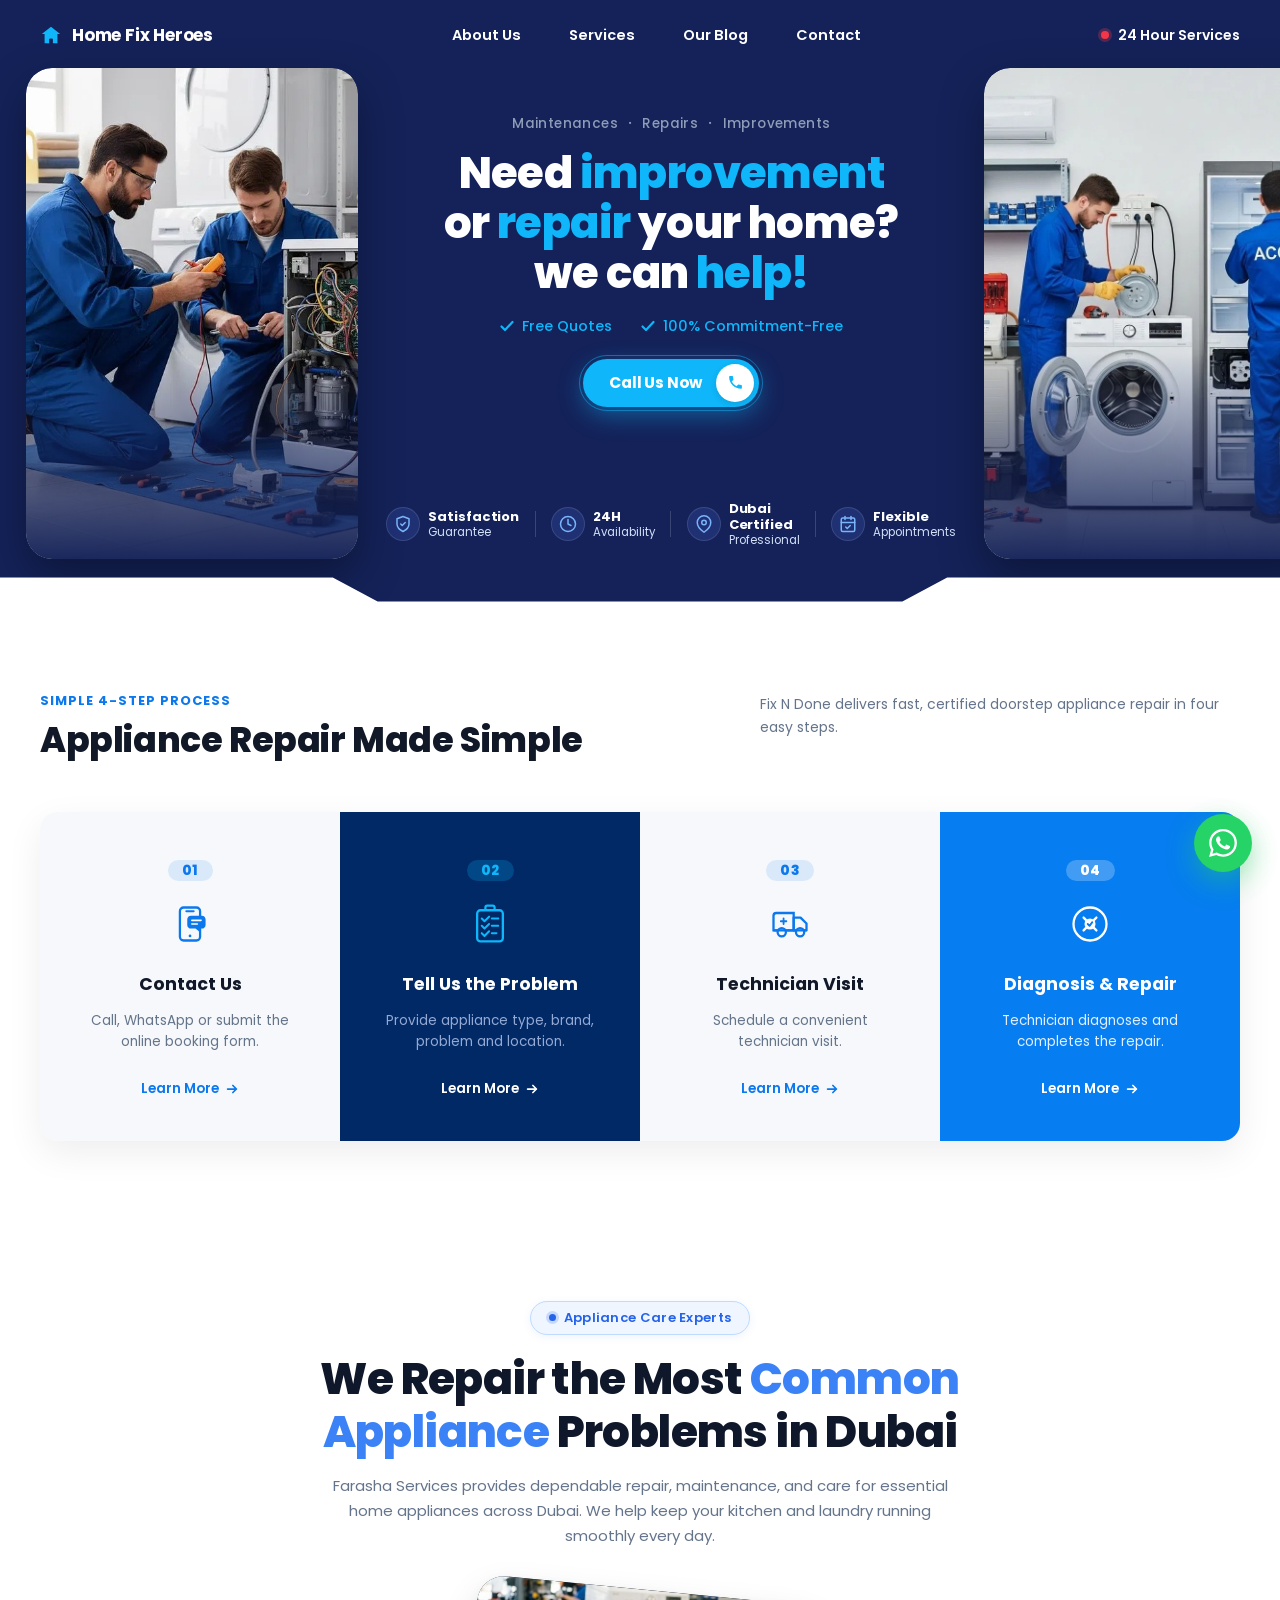
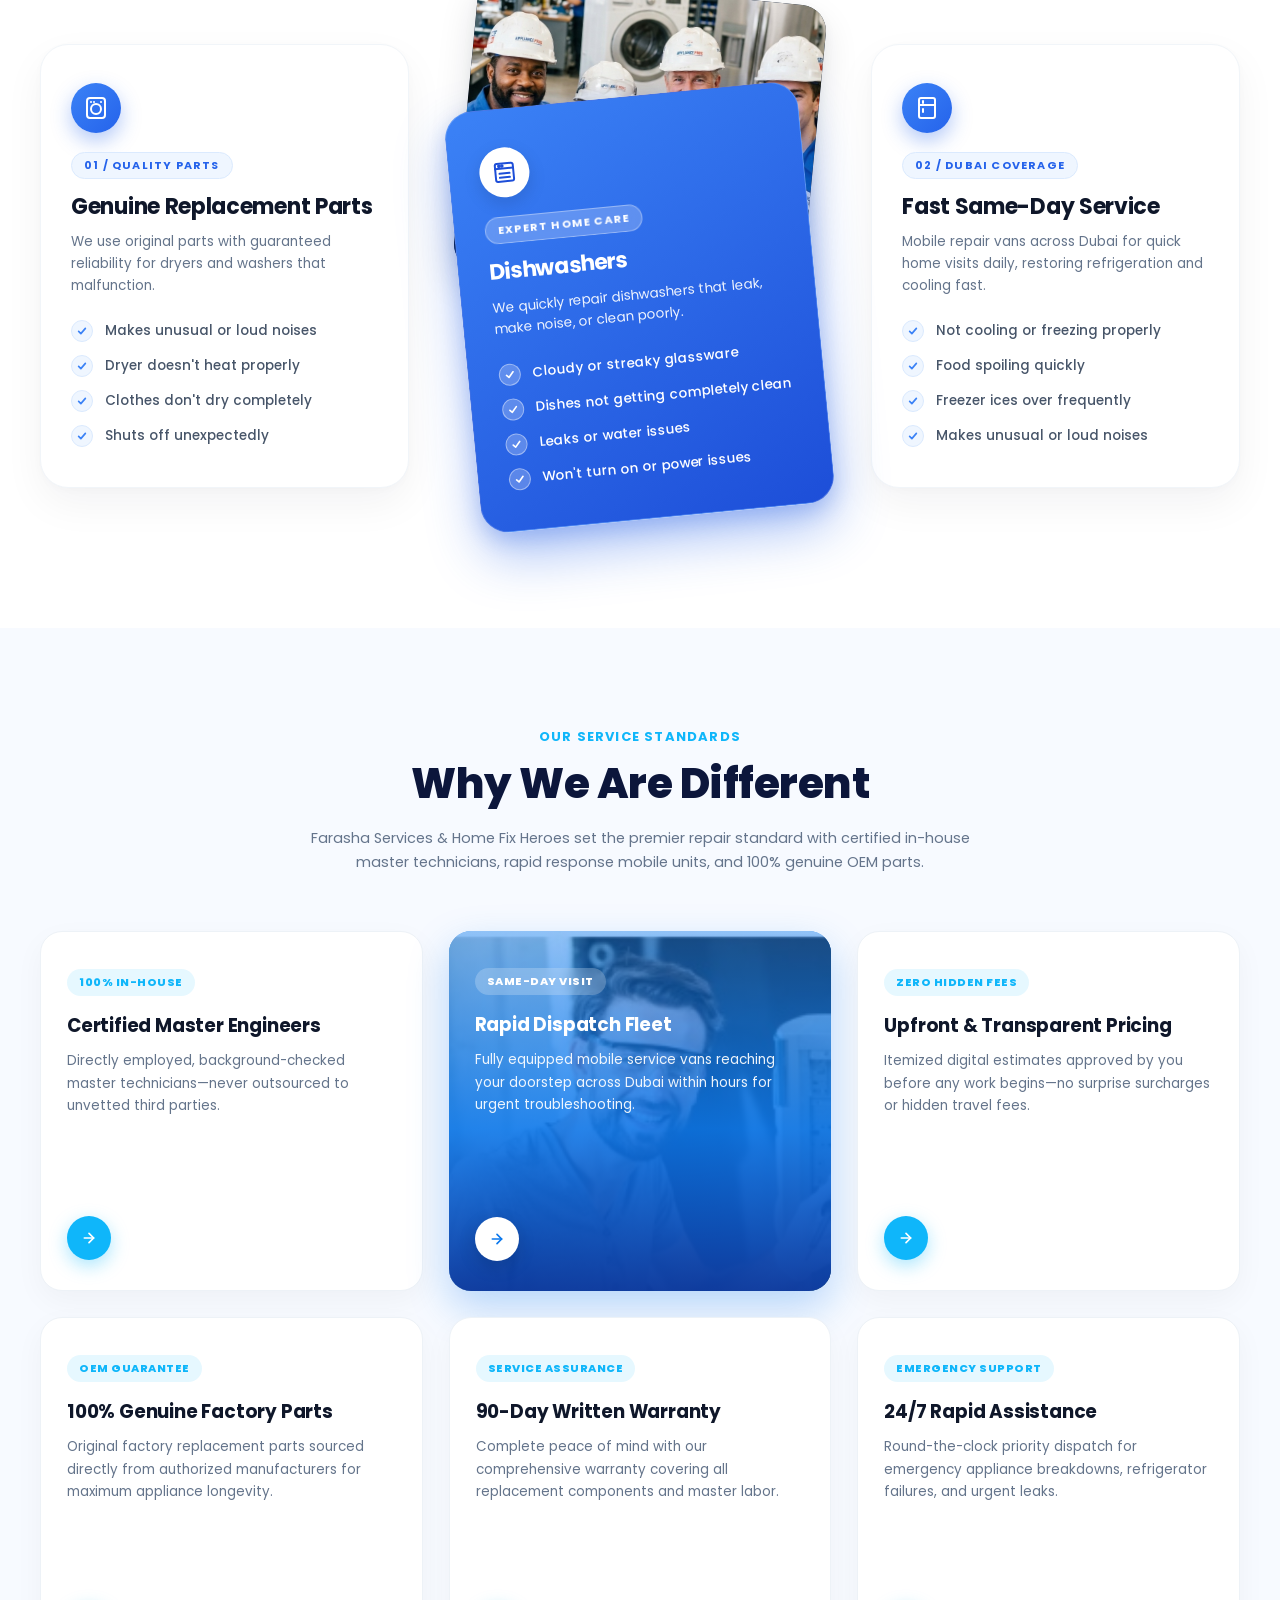
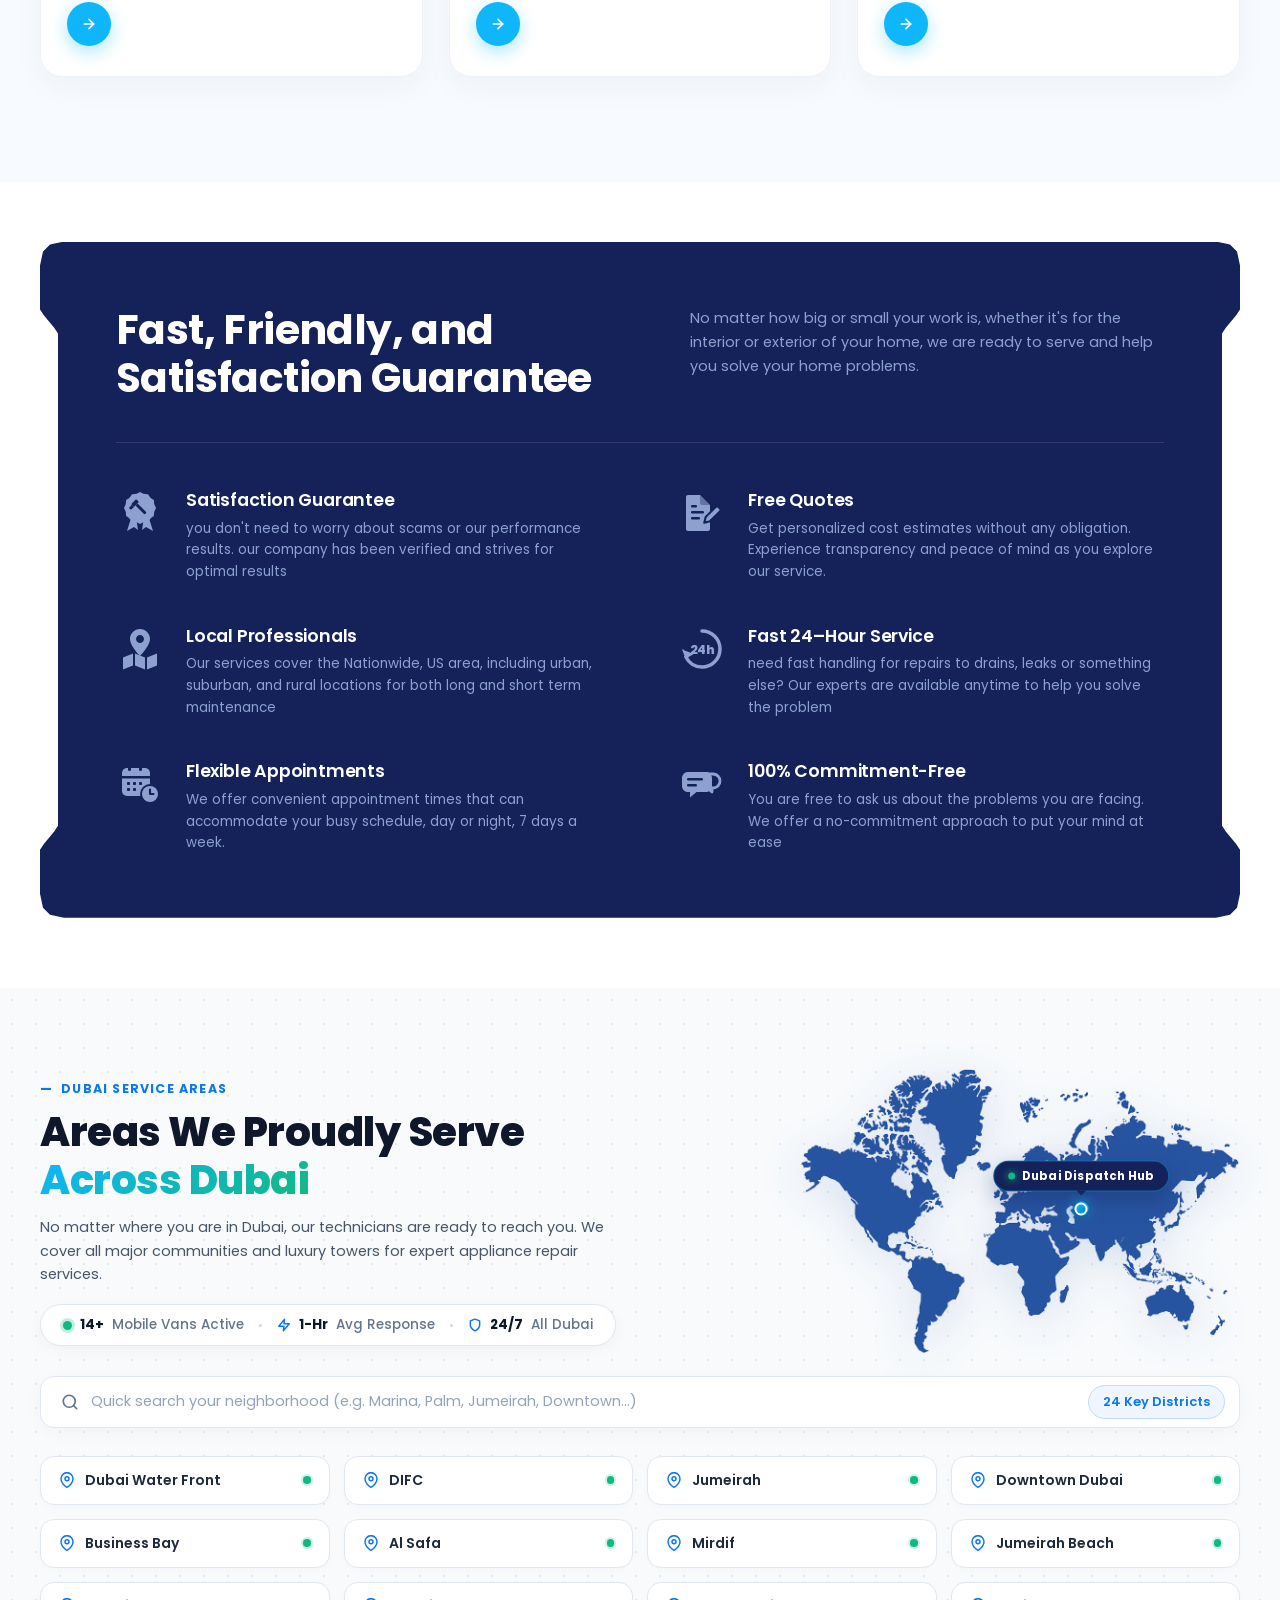
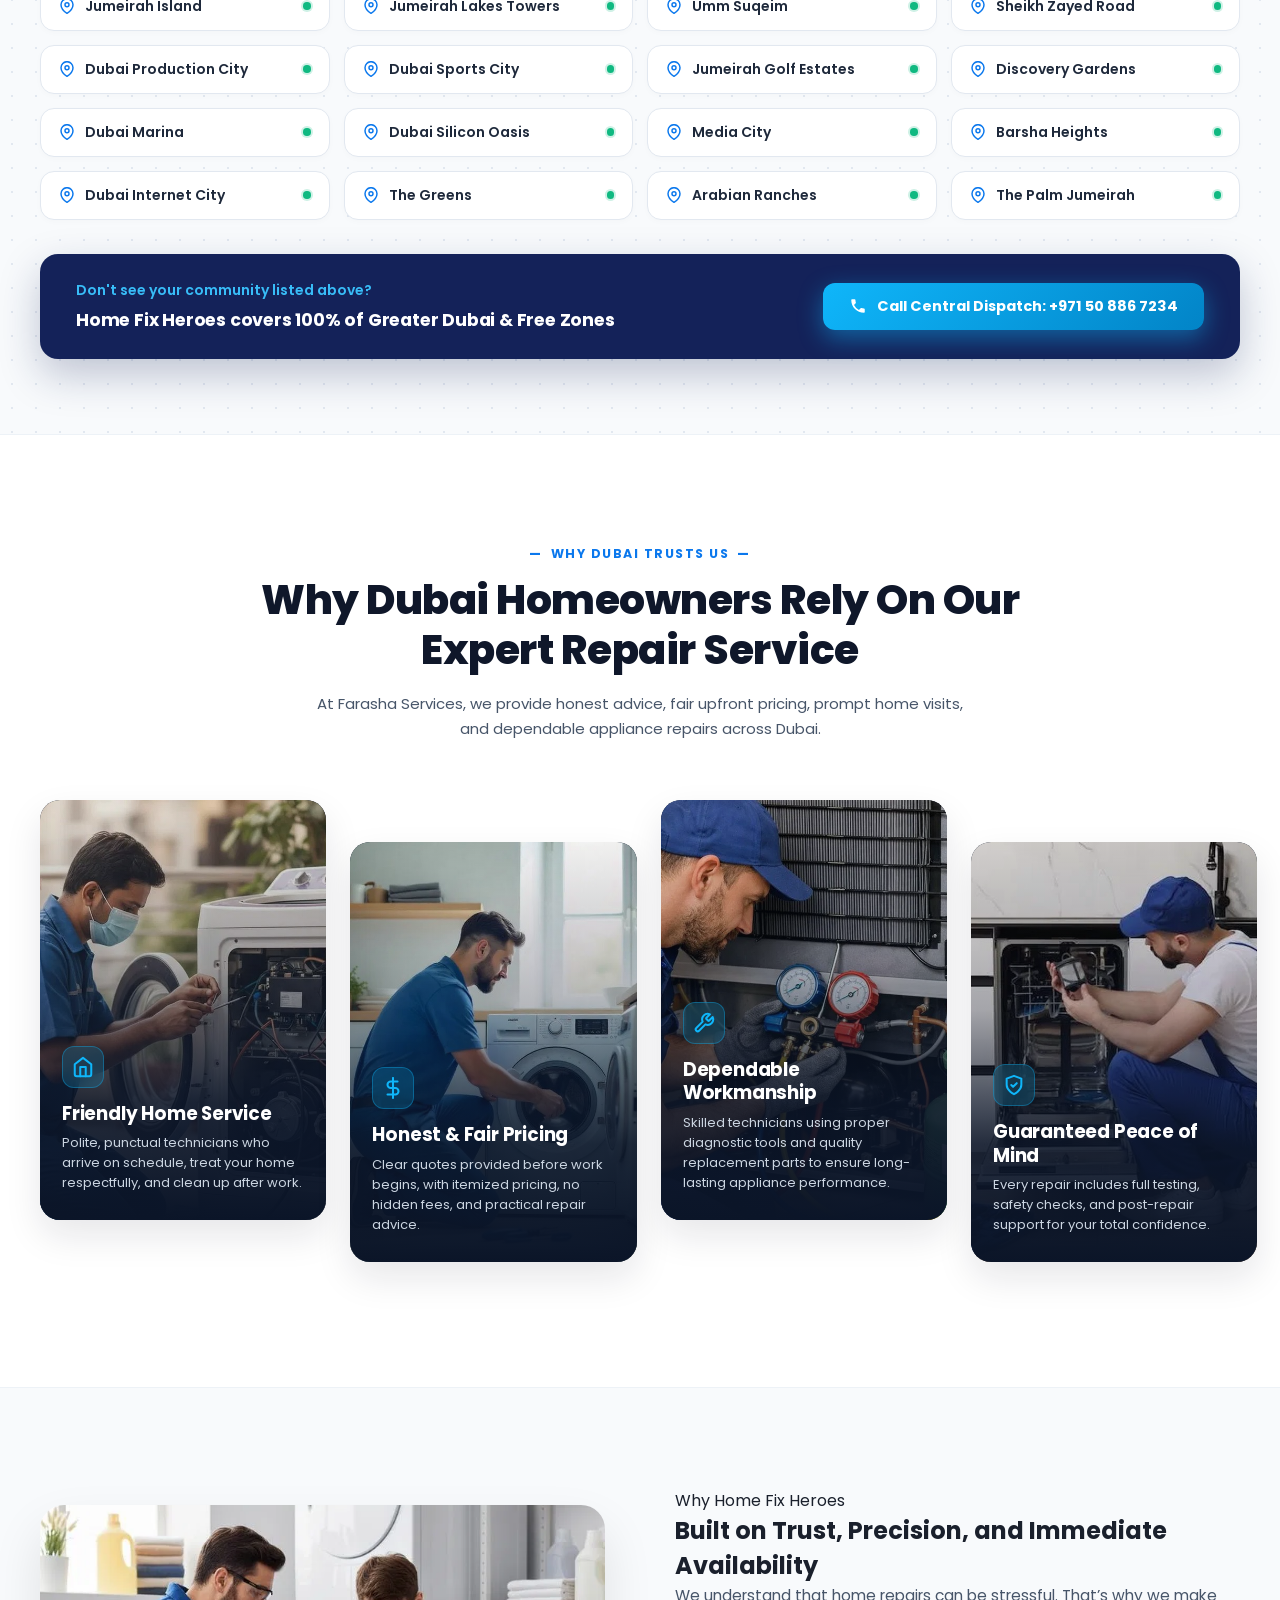
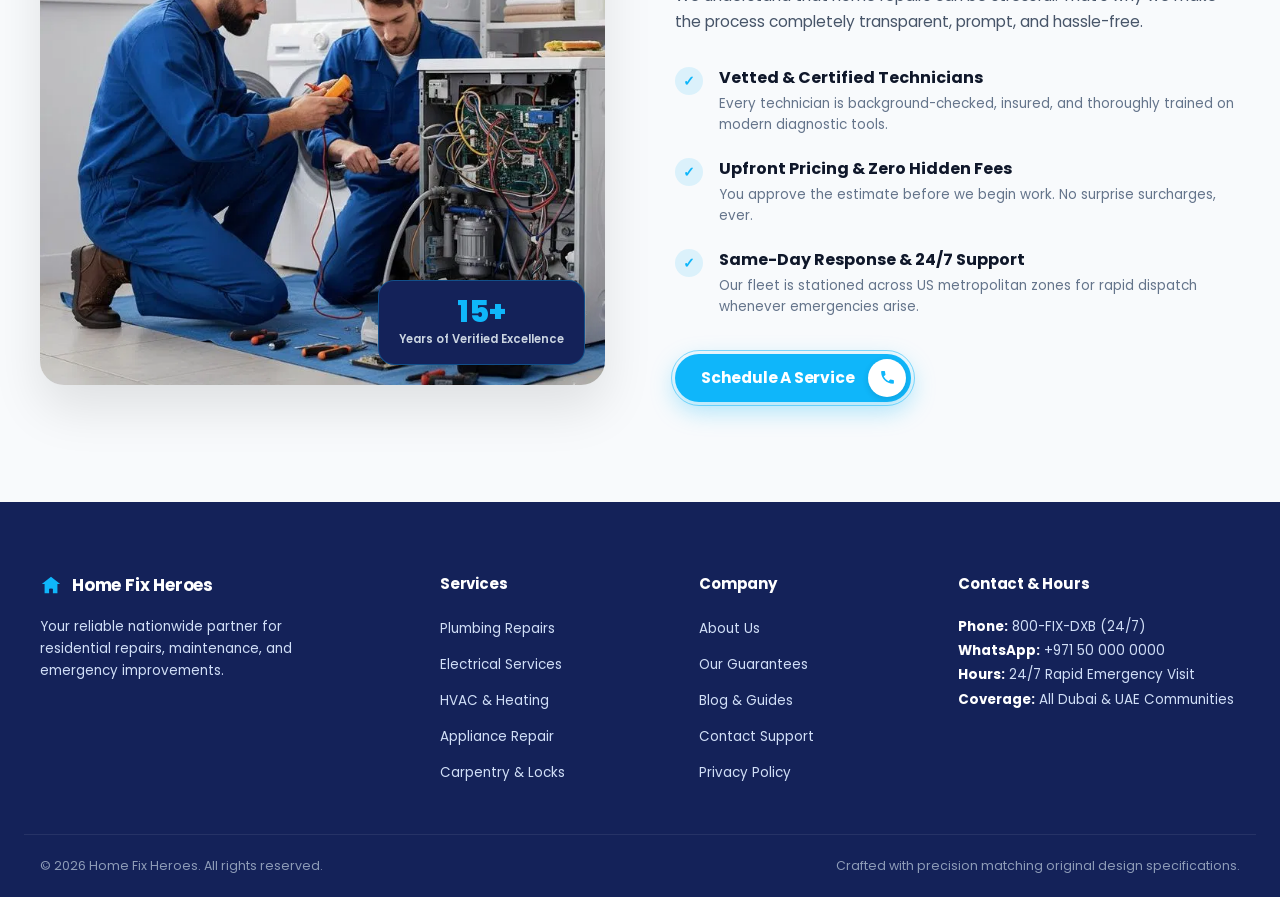
==== commit 0989e5f8: "Declutter hero section: remove messy floating badges, brand pills and dual buttons; restore clean sp" ====
--- a/index.html
+++ b/index.html
@@ -75,28 +75,19 @@
             alt="Technicians repairing washing machine appliance"
             class="worker-img"
           />
-          <!-- Dynamic Dubai Local Service Badge -->
-          <div class="hero-floating-badge badge-left">
-            <div class="badge-status-row">
-              <span class="live-radar-dot"></span>
-              <span class="badge-status-text">ON-DUTY IN DUBAI</span>
-            </div>
-            <div class="badge-title">Washer & Dryer Specialist</div>
-            <div class="badge-footer-tag">
-              <svg width="12" height="12" viewBox="0 0 24 24" fill="#0fb6fa"><path d="M13 2L3 14h9l-1 8 10-12h-9l1-8z"/></svg>
-              <span>Avg. 30-Min Rapid Arrival</span>
-            </div>
-          </div>
         </div>
       </aside>
 
       <!-- Center Hero Content -->
       <section class="hero-center">
-        <!-- Live Dubai Dispatch Status Pill -->
-        <div class="dubai-dispatch-pill">
-          <span class="pulse-emerald"></span>
-          <span class="dispatch-txt"><strong>Live In Dubai:</strong> Fast Doorstep Appliance Repair Across Marina, Downtown, Palm & JVC</span>
-        </div>
+        <!-- Sub-tagline -->
+        <p class="tagline">
+          <span>Maintenances</span>
+          <span class="dot">•</span>
+          <span>Repairs</span>
+          <span class="dot">•</span>
+          <span>Improvements</span>
+        </p>
 
         <!-- Main Headline -->
         <h1 class="main-heading">
@@ -121,8 +112,8 @@
           </div>
         </div>
 
-        <!-- Dual Action CTAs: Direct Call & WhatsApp (Dubai Favorite) -->
-        <div class="hero-cta-group">
+        <!-- Call Us Now Button -->
+        <div class="cta-wrapper">
           <a href="tel:+971500000000" class="call-btn">
             <span class="call-text">Call Us Now</span>
             <div class="phone-circle">
@@ -131,29 +122,6 @@
               </svg>
             </div>
           </a>
-
-          <a href="https://wa.me/971500000000?text=Hello%20Farasha%20Services,%20I%20need%20an%20urgent%20home%20appliance%20repair%20in%20Dubai." target="_blank" rel="noopener" class="whatsapp-btn">
-            <span class="wa-icon-box">
-              <svg width="18" height="18" viewBox="0 0 24 24" fill="#ffffff">
-                <path d="M.057 24l1.687-6.163c-1.041-1.804-1.588-3.849-1.587-5.946.003-6.556 5.338-11.891 11.893-11.891 3.181.001 6.167 1.24 8.413 3.488 2.245 2.248 3.481 5.236 3.48 8.414-.003 6.557-5.338 11.892-11.893 11.892-1.99-.001-3.951-.5-5.688-1.448l-6.305 1.654zm6.597-3.807c1.676.995 3.276 1.591 5.392 1.592 5.448 0 9.886-4.434 9.889-9.885.002-5.462-4.415-9.89-9.881-9.892-5.452 0-9.887 4.434-9.889 9.884-.001 2.225.651 3.891 1.746 5.634l-.999 3.648 3.742-.981zm11.387-5.464c-.074-.124-.272-.198-.57-.347-.297-.149-1.758-.868-2.031-.967-.272-.099-.47-.149-.669.149-.198.297-.768.967-.941 1.165-.173.198-.347.223-.644.074-.297-.149-1.255-.462-2.39-1.475-.883-.788-1.48-1.761-1.653-2.059-.173-.297-.018-.458.13-.606.134-.133.297-.347.446-.521.151-.172.2-.296.3-.495.099-.198.05-.372-.025-.521-.075-.148-.669-1.611-.916-2.206-.242-.579-.487-.501-.669-.51l-.57-.01c-.198 0-.52.074-.792.372s-1.04 1.016-1.04 2.479 1.065 2.876 1.213 3.074c.149.198 2.095 3.2 5.076 4.487.709.306 1.263.489 1.694.626.712.226 1.36.194 1.872.118.571-.085 1.758-.719 2.006-1.413.248-.695.248-1.29.173-1.414z"/>
-              </svg>
-            </span>
-            <span class="wa-text">WhatsApp Booking</span>
-          </a>
-        </div>
-
-        <!-- Major Supported Brands in Dubai -->
-        <div class="hero-brands-bar">
-          <span class="brands-caption">Authorized Repair Parts:</span>
-          <div class="brands-marquee">
-            <span class="brand-badge">Samsung</span>
-            <span class="brand-badge">LG</span>
-            <span class="brand-badge">Bosch</span>
-            <span class="brand-badge">Siemens</span>
-            <span class="brand-badge">Whirlpool</span>
-            <span class="brand-badge">Super General</span>
-            <span class="brand-badge">Miele</span>
-          </div>
         </div>
 
         <!-- Hero Bottom Stats Bar (Inside Hero) -->
@@ -167,8 +135,8 @@
               </svg>
             </div>
             <div class="stat-labels">
-              <span class="stat-title">Up to 90 Days</span>
-              <span class="stat-subtitle">Official Warranty</span>
+              <span class="stat-title">Satisfaction</span>
+              <span class="stat-subtitle">Guarantee</span>
             </div>
           </div>
 
@@ -183,8 +151,8 @@
               </svg>
             </div>
             <div class="stat-labels">
-              <span class="stat-title">24/7 Rapid</span>
-              <span class="stat-subtitle">Dubai Dispatch</span>
+              <span class="stat-title">24H</span>
+              <span class="stat-subtitle">Availability</span>
             </div>
           </div>
 
@@ -200,7 +168,7 @@
             </div>
             <div class="stat-labels">
               <span class="stat-title">Dubai Certified</span>
-              <span class="stat-subtitle">Technicians</span>
+              <span class="stat-subtitle">Professional</span>
             </div>
           </div>
 
@@ -218,16 +186,10 @@
               </svg>
             </div>
             <div class="stat-labels">
-              <span class="stat-title">Fair & Honest</span>
-              <span class="stat-subtitle">Upfront Pricing</span>
-            </div>
-          </div>
-        </div>
-
-        <!-- Live Dubai Booking Social Proof -->
-        <div class="hero-live-ticker" id="heroLiveTicker">
-          <span class="live-blink-dot"></span>
-          <span class="ticker-content" id="tickerText">📍 Dubai Marina: Samsung Front-Load Washer Repaired (8m ago)</span>
+              <span class="stat-title">Flexible</span>
+              <span class="stat-subtitle">Appointments</span>
+            </div>
+          </div>
         </div>
 
       </section>
@@ -240,18 +202,6 @@
             alt="Technicians repairing refrigerator and appliances"
             class="worker-img"
           />
-          <!-- Dynamic Dubai Local Service Badge -->
-          <div class="hero-floating-badge badge-right">
-            <div class="badge-rating-row">
-              <span class="badge-stars">★★★★★</span>
-              <span class="badge-score">4.9 UAE Rating</span>
-            </div>
-            <div class="badge-title">Fridge, Chiller & Oven Fix</div>
-            <div class="badge-footer-tag">
-              <svg width="12" height="12" viewBox="0 0 24 24" fill="#10b981"><path d="M12 1L3 5v6c0 5.55 3.84 10.74 9 12 5.16-1.26 9-6.45 9-12V5l-9-4zm-2 16l-4-4 1.41-1.41L10 14.17l6.59-6.59L18 9l-8 8z"/></svg>
-              <span>90-Day Parts & Labor Warranty</span>
-            </div>
-          </div>
         </div>
       </aside>
 
@@ -1555,6 +1505,20 @@
     </div>
   </footer>
 
+  <!-- Floating WhatsApp Quick Connect Button (Dubai Local Standard) -->
+  <a
+    href="https://wa.me/971500000000?text=Hello%20Farasha%20Services,%20I%20need%20an%20urgent%20home%20appliance%20repair%20in%20Dubai."
+    target="_blank"
+    rel="noopener"
+    class="floating-whatsapp-btn"
+    aria-label="Chat on WhatsApp"
+  >
+    <svg width="28" height="28" viewBox="0 0 24 24" fill="#ffffff">
+      <path d="M.057 24l1.687-6.163c-1.041-1.804-1.588-3.849-1.587-5.946.003-6.556 5.338-11.891 11.893-11.891 3.181.001 6.167 1.24 8.413 3.488 2.245 2.248 3.481 5.236 3.48 8.414-.003 6.557-5.338 11.892-11.893 11.892-1.99-.001-3.951-.5-5.688-1.448l-6.305 1.654zm6.597-3.807c1.676.995 3.276 1.591 5.392 1.592 5.448 0 9.886-4.434 9.889-9.885.002-5.462-4.415-9.89-9.881-9.892-5.452 0-9.887 4.434-9.889 9.884-.001 2.225.651 3.891 1.746 5.634l-.999 3.648 3.742-.981zm11.387-5.464c-.074-.124-.272-.198-.57-.347-.297-.149-1.758-.868-2.031-.967-.272-.099-.47-.149-.669.149-.198.297-.768.967-.941 1.165-.173.198-.347.223-.644.074-.297-.149-1.255-.462-2.39-1.475-.883-.788-1.48-1.761-1.653-2.059-.173-.297-.018-.458.13-.606.134-.133.297-.347.446-.521.151-.172.2-.296.3-.495.099-.198.05-.372-.025-.521-.075-.148-.669-1.611-.916-2.206-.242-.579-.487-.501-.669-.51l-.57-.01c-.198 0-.52.074-.792.372s-1.04 1.016-1.04 2.479 1.065 2.876 1.213 3.074c.149.198 2.095 3.2 5.076 4.487.709.306 1.263.489 1.694.626.712.226 1.36.194 1.872.118.571-.085 1.758-.719 2.006-1.413.248-.695.248-1.29.173-1.414z"/>
+    </svg>
+    <span class="wa-floating-tooltip">Chat with us on WhatsApp</span>
+  </a>
+
   <script src="script.js"></script>
 </body>
 </html>
--- a/style.css
+++ b/style.css
@@ -278,117 +278,23 @@
   object-position: 65% center;
 }
 
-/* Card Float Animation Physics */
+/* Subtle Card Float Physics */
 .hero-side-card.card-left .card-frame {
-  animation: heroFloatLeft 6.5s ease-in-out infinite alternate;
+  animation: heroFloatLeft 7s ease-in-out infinite alternate;
 }
 
 .hero-side-card.card-right .card-frame {
-  animation: heroFloatRight 7.5s ease-in-out infinite 1s alternate;
+  animation: heroFloatRight 8s ease-in-out infinite 1s alternate;
 }
 
 @keyframes heroFloatLeft {
   0% { transform: translateY(0); }
-  100% { transform: translateY(-7px); }
+  100% { transform: translateY(-6px); }
 }
 
 @keyframes heroFloatRight {
   0% { transform: translateY(0); }
-  100% { transform: translateY(-8px); }
-}
-
-/* Floating Local Service Badges on Hero Cards */
-.hero-floating-badge {
-  position: absolute;
-  bottom: 22px;
-  left: 16px;
-  right: 16px;
-  background: rgba(12, 22, 59, 0.88);
-  backdrop-filter: blur(14px);
-  -webkit-backdrop-filter: blur(14px);
-  border: 1px solid rgba(15, 182, 250, 0.35);
-  border-radius: 16px;
-  padding: 12px 14px;
-  box-shadow: 0 14px 34px rgba(0, 0, 0, 0.45);
-  z-index: 5;
-  text-align: left;
-  pointer-events: none;
-  transition: transform 0.3s ease;
-}
-
-.card-frame:hover .hero-floating-badge {
-  transform: translateY(-2px);
-  border-color: rgba(15, 182, 250, 0.6);
-}
-
-.badge-status-row,
-.badge-rating-row {
-  display: flex;
-  align-items: center;
-  gap: 7px;
-  margin-bottom: 4px;
-}
-
-.live-radar-dot {
-  width: 9px;
-  height: 9px;
-  background-color: #10b981;
-  border-radius: 50%;
-  display: inline-block;
-  position: relative;
-  box-shadow: 0 0 0 2px rgba(16, 185, 129, 0.3);
-}
-
-.live-radar-dot::after {
-  content: '';
-  position: absolute;
-  inset: -4px;
-  border-radius: 50%;
-  border: 1.5px solid #10b981;
-  animation: radarRing 2s cubic-bezier(0, 0.2, 0.8, 1) infinite;
-}
-
-@keyframes radarRing {
-  0% { transform: scale(0.6); opacity: 1; }
-  100% { transform: scale(2.2); opacity: 0; }
-}
-
-.badge-status-text {
-  font-size: 10.5px;
-  font-weight: 800;
-  letter-spacing: 0.8px;
-  color: #10b981;
-  text-transform: uppercase;
-}
-
-.badge-stars {
-  color: #facc15;
-  font-size: 12px;
-  letter-spacing: 1px;
-}
-
-.badge-score {
-  font-size: 11px;
-  font-weight: 700;
-  color: #fef08a;
-}
-
-.badge-title {
-  color: #ffffff;
-  font-size: 13.5px;
-  font-weight: 700;
-  line-height: 1.25;
-  letter-spacing: -0.2px;
-  margin-bottom: 5px;
-}
-
-.badge-footer-tag {
-  display: flex;
-  align-items: center;
-  gap: 6px;
-  color: #93c5fd;
-  font-size: 11px;
-  font-weight: 500;
+  100% { transform: translateY(-7px); }
 }
 
 /* Center Hero Content */
@@ -404,56 +310,7 @@
   padding: 6px 10px 12px;
 }
 
-/* Live Dubai Dispatch Pill */
-.dubai-dispatch-pill {
-  display: inline-flex;
-  align-items: center;
-  gap: 9px;
-  background: rgba(16, 185, 129, 0.12);
-  border: 1px solid rgba(16, 185, 129, 0.32);
-  padding: 6px 16px;
-  border-radius: 9999px;
-  color: #d1fae5;
-  font-size: 12px;
-  font-weight: 500;
-  margin-top: auto;
-  margin-bottom: 14px;
-  backdrop-filter: blur(8px);
-  box-shadow: 0 4px 16px rgba(0, 0, 0, 0.15);
-  animation: dispatchGlow 4s ease-in-out infinite alternate;
-}
-
-@keyframes dispatchGlow {
-  0% { border-color: rgba(16, 185, 129, 0.28); }
-  100% { border-color: rgba(16, 185, 129, 0.55); box-shadow: 0 4px 20px rgba(16, 185, 129, 0.2); }
-}
-
-.pulse-emerald {
-  width: 8.5px;
-  height: 8.5px;
-  border-radius: 50%;
-  background-color: #10b981;
-  box-shadow: 0 0 0 3px rgba(16, 185, 129, 0.3);
-  animation: pulse-emerald-glow 2s infinite ease-in-out;
-  flex-shrink: 0;
-}
-
-@keyframes pulse-emerald-glow {
-  0%, 100% { box-shadow: 0 0 0 3px rgba(16, 185, 129, 0.35); transform: scale(1); }
-  50% { box-shadow: 0 0 0 6px rgba(16, 185, 129, 0.1); transform: scale(1.15); }
-}
-
-.dispatch-txt {
-  color: #ecfdf5;
-  line-height: 1.3;
-}
-
-.dispatch-txt strong {
-  color: #34d399;
-  font-weight: 700;
-}
-
-/* Tagline fallback */
+/* Tagline */
 .tagline {
   display: flex;
   align-items: center;
@@ -493,7 +350,7 @@
   align-items: center;
   justify-content: center;
   gap: 28px;
-  margin-bottom: 20px;
+  margin-bottom: 22px;
 }
 
 .perk-item {
@@ -511,14 +368,11 @@
   flex-shrink: 0;
 }
 
-/* Dual Hero CTAs */
-.hero-cta-group {
-  display: flex;
-  align-items: center;
-  justify-content: center;
-  gap: 14px;
-  margin-bottom: 16px;
-  flex-wrap: wrap;
+/* Call Us Now Button */
+.cta-wrapper {
+  margin-bottom: clamp(24px, 3.5vw, 44px);
+  position: relative;
+  display: inline-block;
 }
 
 .call-btn {
@@ -526,10 +380,11 @@
   align-items: center;
   background-color: var(--sky-blue);
   border-radius: 9999px;
-  padding: 5px 5px 5px 24px;
+  padding: 5px 5px 5px 26px;
   box-shadow: 0 8px 24px rgba(15, 182, 250, 0.42);
   transition: transform var(--transition), box-shadow var(--transition), background-color var(--transition);
   cursor: pointer;
+  position: relative;
 }
 
 .call-btn:hover {
@@ -542,123 +397,20 @@
   transform: translateY(0) scale(0.99);
 }
 
-.whatsapp-btn {
-  display: inline-flex;
-  align-items: center;
-  gap: 9px;
-  background-color: #25d366;
-  color: #ffffff;
+.call-btn::after {
+  content: '';
+  position: absolute;
+  inset: -4px;
   border-radius: 9999px;
-  padding: 10px 22px;
-  font-size: 15px;
-  font-weight: 700;
-  letter-spacing: -0.2px;
-  box-shadow: 0 8px 24px rgba(37, 211, 102, 0.38);
-  transition: transform var(--transition), box-shadow var(--transition), background-color var(--transition);
-  cursor: pointer;
-}
-
-.whatsapp-btn:hover {
-  background-color: #20ba59;
-  transform: translateY(-2px) scale(1.02);
-  box-shadow: 0 12px 28px rgba(37, 211, 102, 0.52);
-  color: #ffffff;
-}
-
-.whatsapp-btn:active {
-  transform: translateY(0) scale(0.99);
-}
-
-.wa-icon-box {
-  display: flex;
-  align-items: center;
-  justify-content: center;
-}
-
-.wa-text {
-  color: #ffffff;
-  font-weight: 700;
-}
-
-/* Major Supported Brands Bar */
-.hero-brands-bar {
-  display: flex;
-  align-items: center;
-  justify-content: center;
-  gap: 10px;
-  margin-bottom: 18px;
-  flex-wrap: wrap;
-}
-
-.brands-caption {
-  font-size: 11px;
-  color: var(--tagline-color);
-  font-weight: 600;
-  text-transform: uppercase;
-  letter-spacing: 0.6px;
-}
-
-.brands-marquee {
-  display: flex;
-  align-items: center;
-  gap: 6px;
-  flex-wrap: wrap;
-  justify-content: center;
-}
-
-.brand-badge {
-  font-size: 11px;
-  font-weight: 600;
-  color: #cbd5e1;
-  background: rgba(255, 255, 255, 0.08);
-  border: 1px solid rgba(255, 255, 255, 0.12);
-  padding: 3px 9px;
-  border-radius: 6px;
-  letter-spacing: 0.2px;
-  transition: background 0.2s, color 0.2s, border-color 0.2s;
-}
-
-.brand-badge:hover {
-  background: rgba(15, 182, 250, 0.2);
-  color: #ffffff;
-  border-color: rgba(15, 182, 250, 0.4);
-}
-
-/* Live Dubai Booking Social Proof */
-.hero-live-ticker {
-  display: inline-flex;
-  align-items: center;
-  gap: 8px;
-  background: rgba(12, 22, 59, 0.76);
-  border: 1px solid rgba(255, 255, 255, 0.12);
-  padding: 5px 14px;
-  border-radius: 9999px;
-  font-size: 11.5px;
-  color: #cbd5e1;
-  backdrop-filter: blur(8px);
-  margin-top: 6px;
-  margin-bottom: 2px;
-  transition: opacity 0.4s ease, transform 0.4s ease;
-}
-
-.live-blink-dot {
-  width: 7px;
-  height: 7px;
-  border-radius: 50%;
-  background-color: #10b981;
-  box-shadow: 0 0 6px #10b981;
-  animation: blinkLive 1.4s infinite;
-  flex-shrink: 0;
-}
-
-@keyframes blinkLive {
-  0%, 100% { opacity: 1; }
-  50% { opacity: 0.3; }
-}
-
-.ticker-content {
-  color: #e2e8f0;
-  font-weight: 500;
+  border: 1.5px solid rgba(15, 182, 250, 0.5);
+  animation: ctaGlowWave 2.8s cubic-bezier(0.4, 0, 0.2, 1) infinite;
+  pointer-events: none;
+}
+
+@keyframes ctaGlowWave {
+  0% { transform: scale(0.98); opacity: 0.8; }
+  50% { transform: scale(1.06); opacity: 0; }
+  100% { transform: scale(1.06); opacity: 0; }
 }
 
 .call-text {
@@ -2633,30 +2385,6 @@
 }
 
 @media (max-width: 600px) {
-  .dubai-dispatch-pill {
-    font-size: 11px;
-    padding: 6px 12px;
-    text-align: center;
-  }
-  .hero-cta-group {
-    flex-direction: column;
-    width: 100%;
-    max-width: 320px;
-    gap: 10px;
-  }
-  .call-btn, .whatsapp-btn {
-    width: 100%;
-    justify-content: center;
-  }
-  .hero-brands-bar {
-    gap: 6px;
-  }
-  .hero-live-ticker {
-    font-size: 10.5px;
-    padding: 4px 10px;
-    max-width: 100%;
-    text-align: center;
-  }
   .main-heading {
     font-size: 30px;
   }
@@ -3523,3 +3251,66 @@
   }
 }
 
+/* ─── Floating WhatsApp Quick Chat (Dubai Standard) ─── */
+.floating-whatsapp-btn {
+  position: fixed;
+  bottom: 28px;
+  right: 28px;
+  width: 58px;
+  height: 58px;
+  border-radius: 50%;
+  background-color: #25d366;
+  color: #ffffff;
+  display: flex;
+  align-items: center;
+  justify-content: center;
+  box-shadow: 0 10px 28px rgba(37, 211, 102, 0.45);
+  z-index: 9999;
+  transition: transform 0.28s cubic-bezier(0.4, 0, 0.2, 1), box-shadow 0.28s ease;
+  text-decoration: none;
+}
+
+.floating-whatsapp-btn:hover {
+  transform: translateY(-3px) scale(1.08);
+  box-shadow: 0 14px 34px rgba(37, 211, 102, 0.6);
+  color: #ffffff;
+}
+
+.floating-whatsapp-btn:active {
+  transform: translateY(0) scale(0.96);
+}
+
+.wa-floating-tooltip {
+  position: absolute;
+  right: 68px;
+  background-color: var(--navy-dark);
+  color: #ffffff;
+  font-size: 12px;
+  font-weight: 600;
+  white-space: nowrap;
+  padding: 6px 14px;
+  border-radius: 8px;
+  box-shadow: 0 6px 18px rgba(0, 0, 0, 0.25);
+  pointer-events: none;
+  opacity: 0;
+  transform: translateX(8px);
+  transition: opacity 0.2s, transform 0.2s;
+}
+
+.floating-whatsapp-btn:hover .wa-floating-tooltip {
+  opacity: 1;
+  transform: translateX(0);
+}
+
+@media (max-width: 600px) {
+  .floating-whatsapp-btn {
+    bottom: 20px;
+    right: 20px;
+    width: 52px;
+    height: 52px;
+  }
+  .wa-floating-tooltip {
+    display: none;
+  }
+}
+
